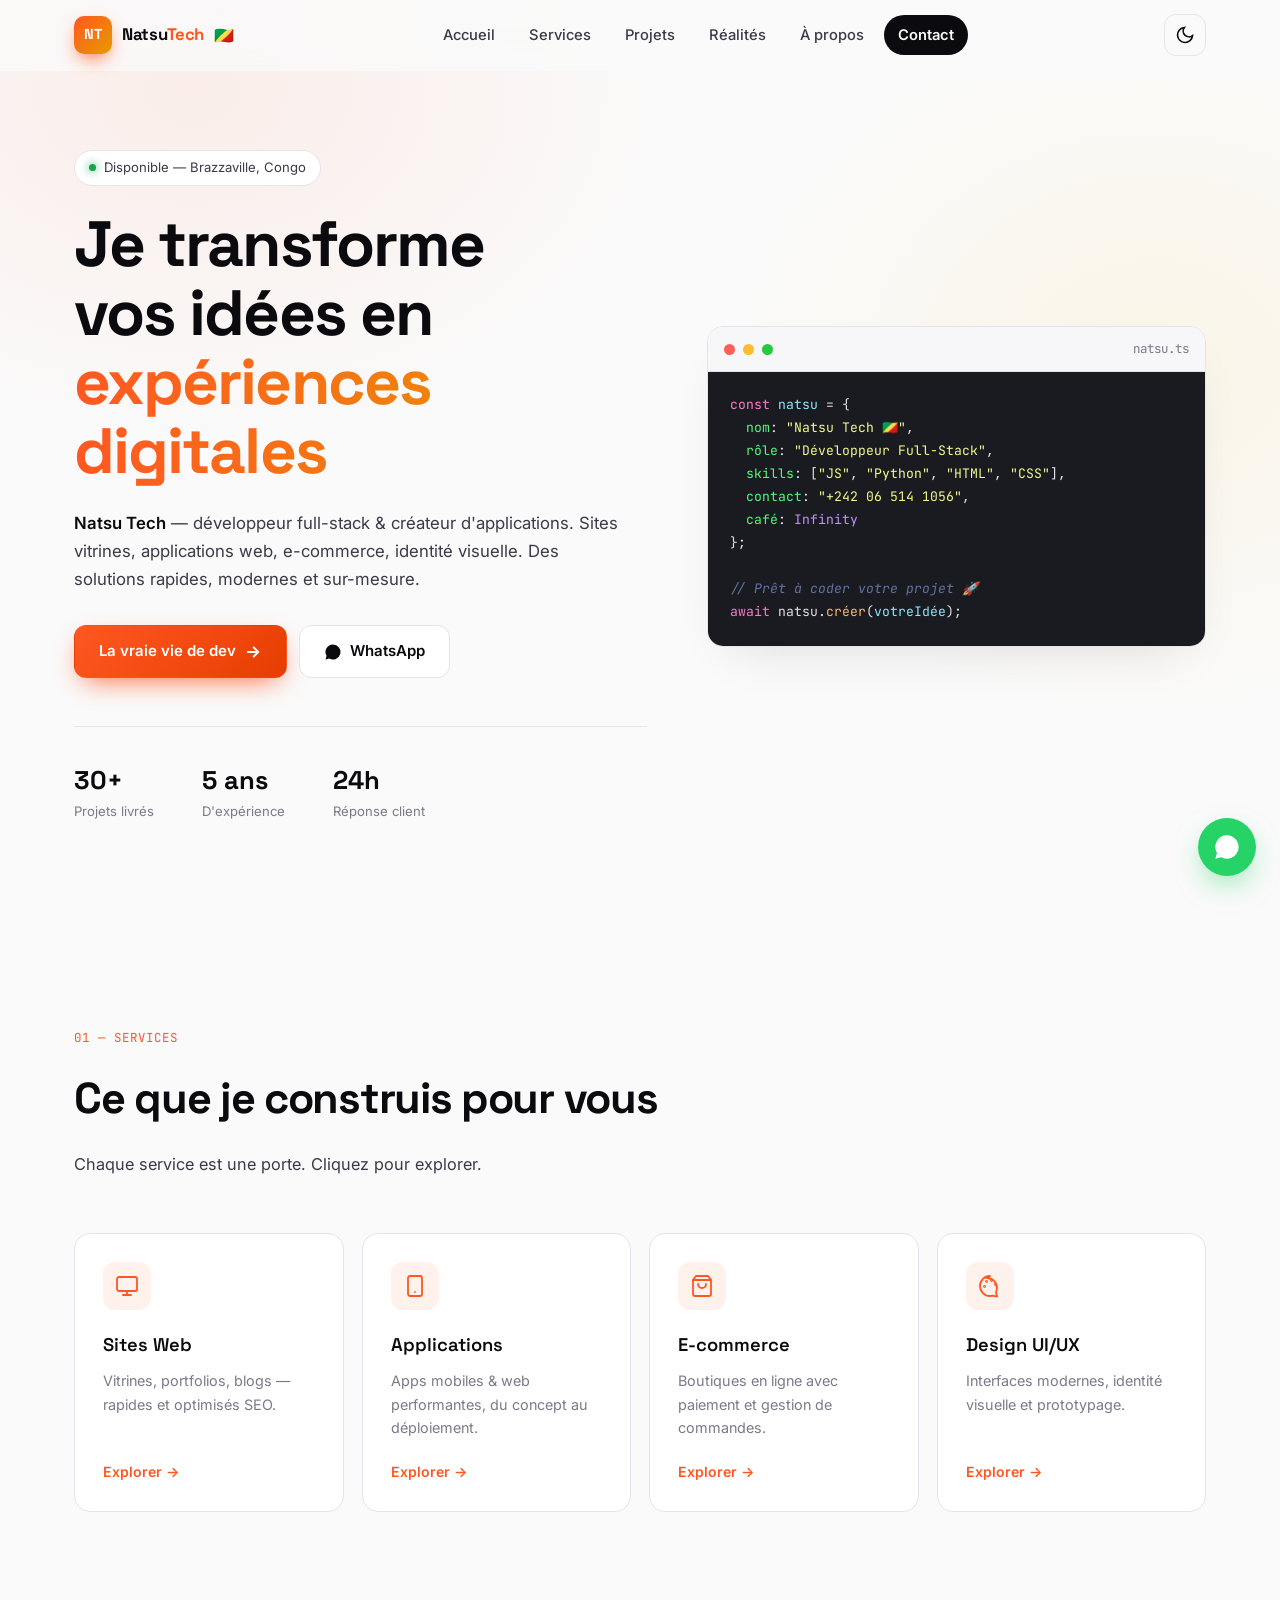
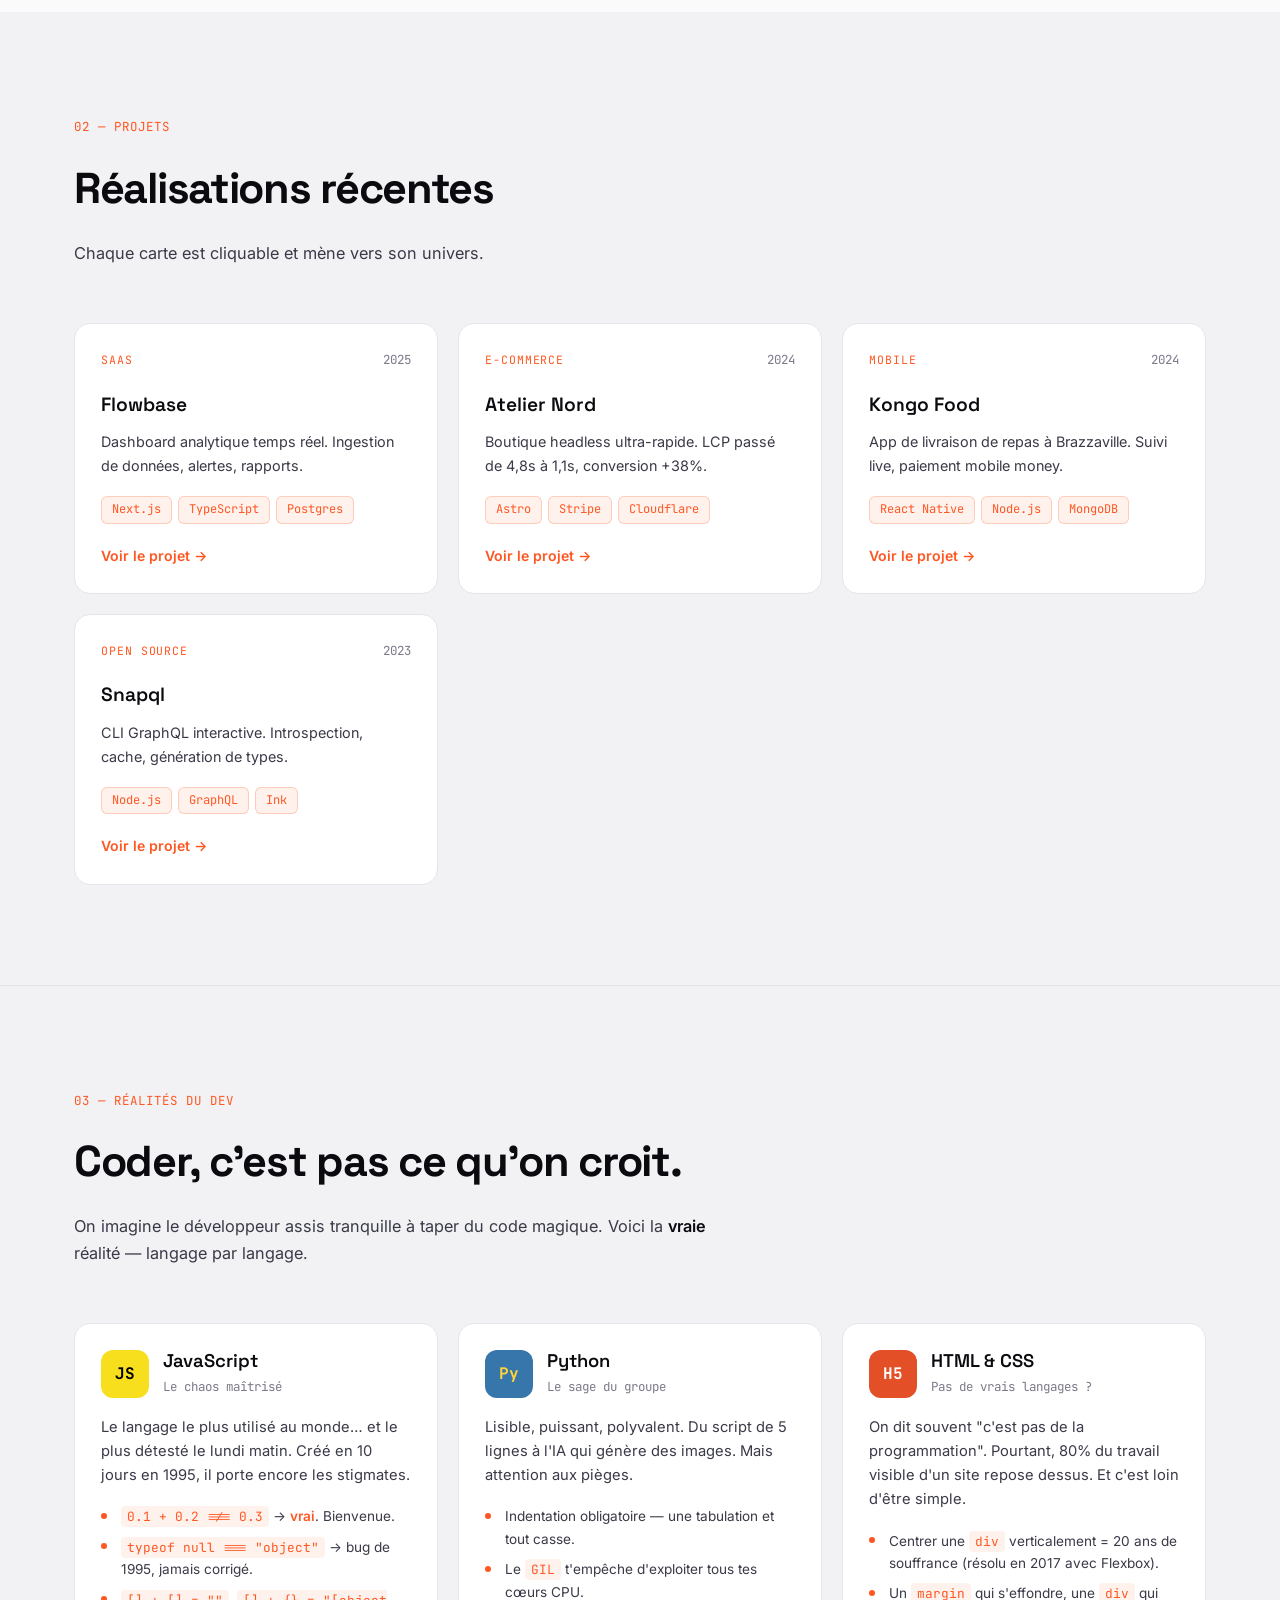
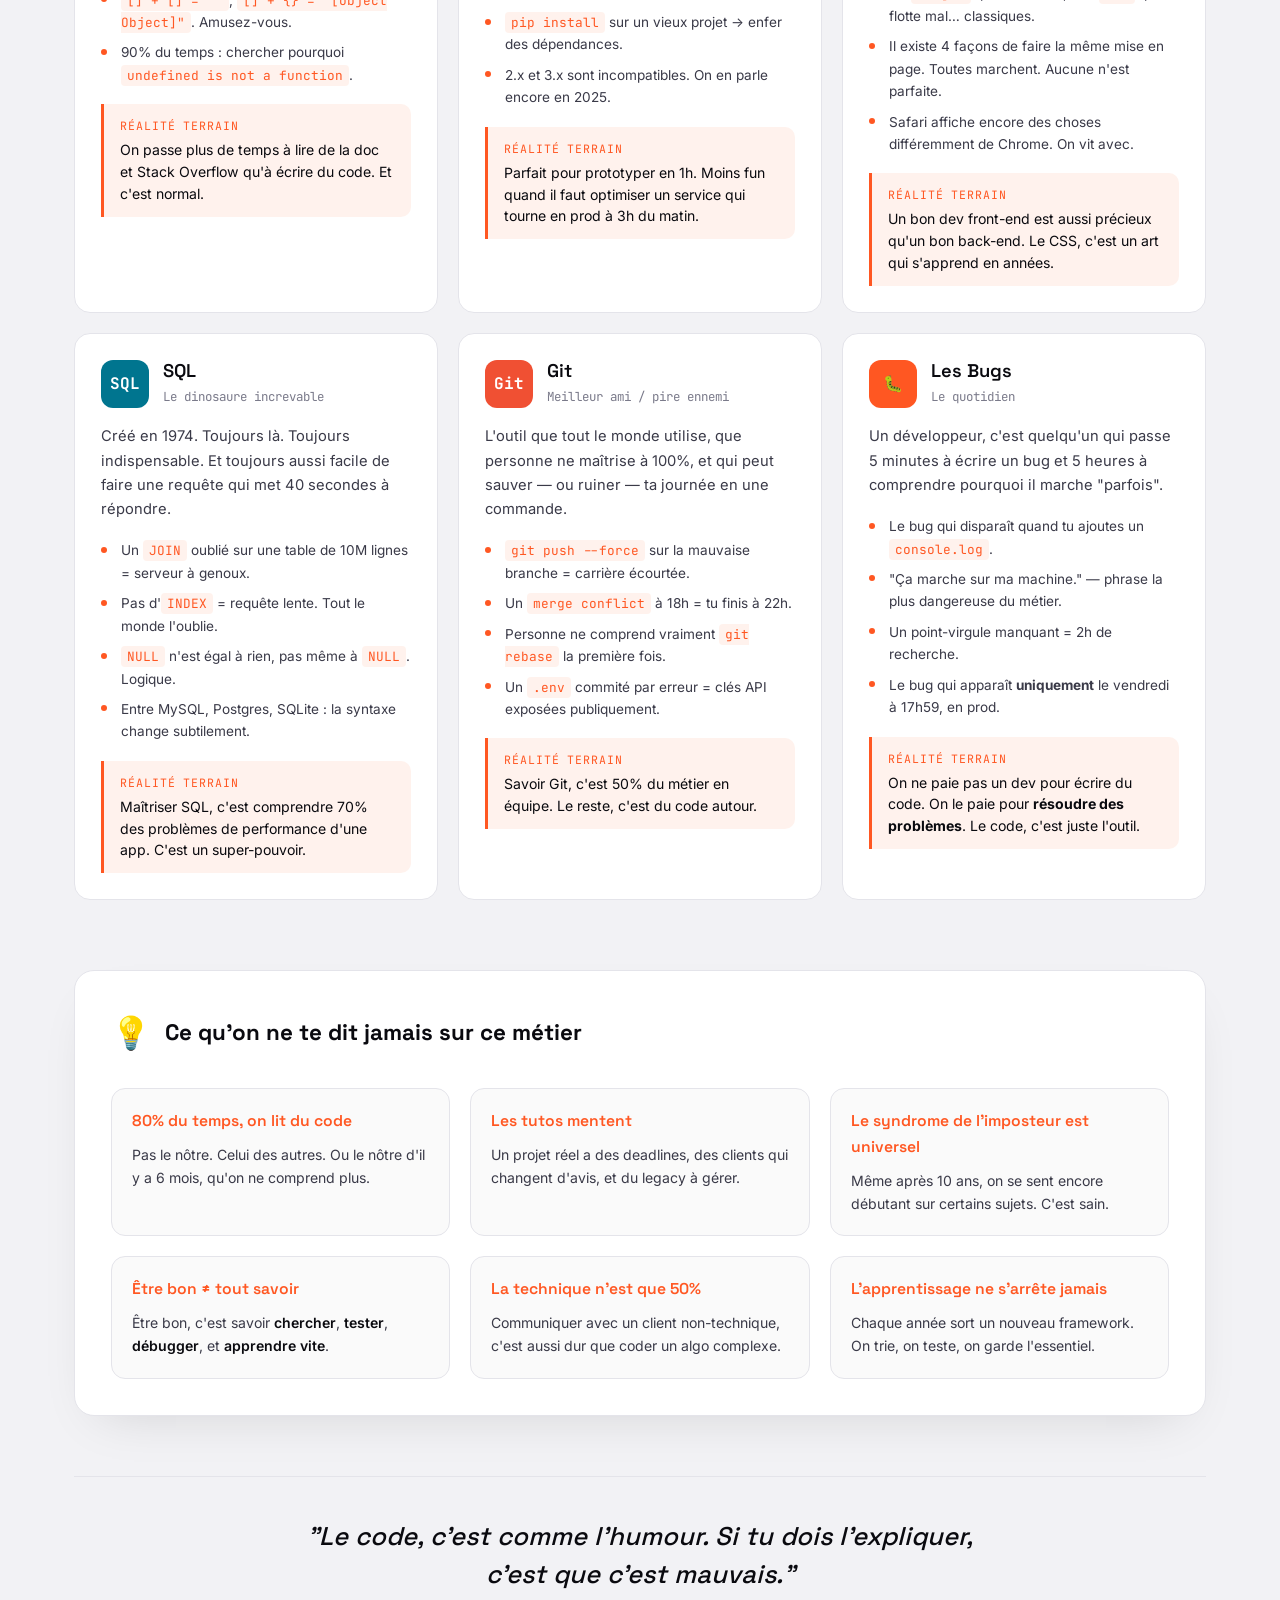
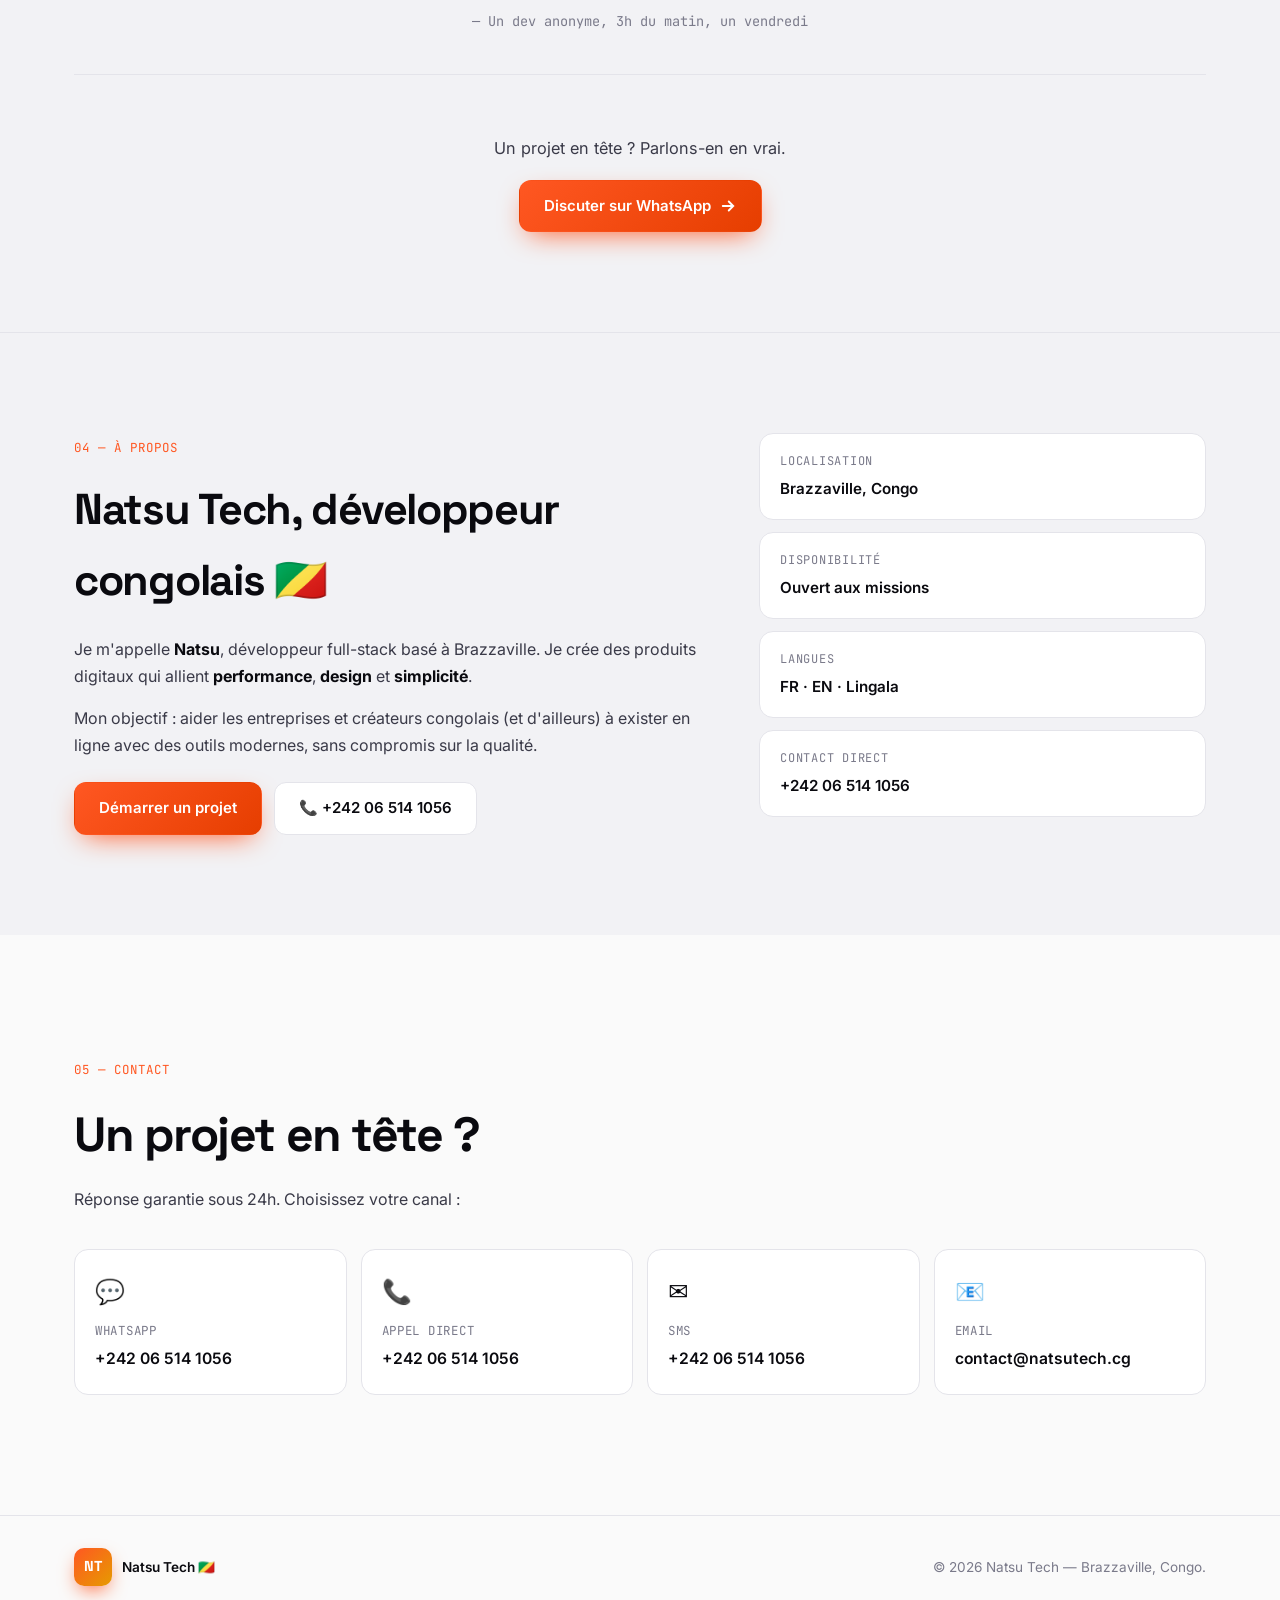
==== index.html @ a40bc02a "Add files via upload" ====
<!DOCTYPE html>
<html lang="fr" data-theme="dark">
<head>
<meta charset="UTF-8" />
<meta name="viewport" content="width=device-width, initial-scale=1.0" />
<title>Natsu Tech 🇨🇬 — Développeur & Créateur Digital</title>
<meta name="description" content="Natsu Tech, développeur basé au Congo. Sites web, applications, design et réalité du métier de développeur." />
<link rel="stylesheet" href="style.css" />
<link href="https://fonts.googleapis.com/css2?family=Space+Grotesk:wght@400;500;600;700&family=Inter:wght@300;400;500;600&family=JetBrains+Mono:wght@400;600&display=swap" rel="stylesheet" />
</head>
<body>

<!-- ============ NAVIGATION ============ -->
<header class="nav" id="nav">
  <div class="nav__wrap">
    <a href="#accueil" class="logo">
      <span class="logo__mark">NT</span>
      <span class="logo__text">Natsu<span class="logo__accent">Tech</span></span>
      <span class="logo__flag">🇨🇬</span>
    </a>

    <nav class="menu" id="menu">
      <a href="#accueil" class="menu__link">Accueil</a>
      <a href="#services" class="menu__link">Services</a>
      <a href="#projets" class="menu__link">Projets</a>
      <a href="#realites" class="menu__link">Réalités</a>
      <a href="#apropos" class="menu__link">À propos</a>
      <a href="#contact" class="menu__link menu__link--cta">Contact</a>
    </nav>

    <div class="nav__actions">
      <button class="theme-btn" id="themeBtn" aria-label="Changer de thème">
        <svg class="theme-btn__icon theme-btn__icon--sun" viewBox="0 0 24 24" fill="none" stroke="currentColor" stroke-width="2" stroke-linecap="round"><circle cx="12" cy="12" r="4"/><path d="M12 2v2M12 20v2M4.93 4.93l1.41 1.41M17.66 17.66l1.41 1.41M2 12h2M20 12h2M6.34 17.66l-1.41 1.41M19.07 4.93l-1.41 1.41"/></svg>
        <svg class="theme-btn__icon theme-btn__icon--moon" viewBox="0 0 24 24" fill="none" stroke="currentColor" stroke-width="2" stroke-linecap="round"><path d="M21 12.79A9 9 0 1 1 11.21 3 7 7 0 0 0 21 12.79z"/></svg>
      </button>
      <button class="burger" id="burger" aria-label="Menu">
        <span></span><span></span><span></span>
      </button>
    </div>
  </div>
</header>

<!-- ============ HERO ============ -->
<section class="hero" id="accueil">
  <div class="hero__glow"></div>
  <div class="container hero__inner">

    <div class="hero__text">
      <span class="badge reveal">
        <span class="badge__dot"></span> Disponible — Brazzaville, Congo
      </span>

      <h1 class="hero__title">
        <span class="reveal">Je transforme</span>
        <span class="reveal">vos idées en</span>
        <span class="reveal"><span class="grad">expériences digitales</span></span>
      </h1>

      <p class="hero__sub reveal">
        <strong>Natsu Tech</strong> — développeur full-stack & créateur d'applications.
        Sites vitrines, applications web, e-commerce, identité visuelle.
        Des solutions rapides, modernes et sur-mesure.
      </p>

      <div class="hero__actions reveal">
        <a href="#realites" class="btn btn--primary">
          La vraie vie de dev
          <svg viewBox="0 0 24 24" fill="none" stroke="currentColor" stroke-width="2.5" stroke-linecap="round"><path d="M5 12h14M13 6l6 6-6 6"/></svg>
        </a>
        <a href="https://wa.me/242065141056" target="_blank" rel="noopener" class="btn btn--ghost">
          <svg viewBox="0 0 24 24" fill="currentColor"><path d="M17.5 14.4c-.3-.2-1.7-.8-2-.9-.3-.1-.5-.2-.7.1-.2.3-.7.9-.9 1.1-.2.2-.3.2-.6.1-.3-.2-1.2-.5-2.4-1.5-.9-.8-1.5-1.7-1.6-2-.1-.3 0-.5.1-.6.1-.2.3-.4.5-.6.2-.2.3-.4.4-.6.1-.2 0-.5 0-.6 0-.2-.7-1.7-.9-2.3-.2-.6-.5-.5-.7-.5h-.6c-.2 0-.5.1-.8.4-.3.3-1 1-1 2.4 0 1.4 1 2.8 1.2 3 .2.2 2 3 4.7 4.2 2.3 1 2.8.8 3.3.8.5 0 1.6-.6 1.9-1.3.2-.6.2-1.2.2-1.3 0-.2-.1-.3-.3-.4zM12 2a10 10 0 0 0-8.6 15.1L2 22l5-1.3A10 10 0 1 0 12 2z"/></svg>
          WhatsApp
        </a>
      </div>

      <div class="hero__stats reveal">
        <div><strong>30+</strong><span>Projets livrés</span></div>
        <div><strong>5 ans</strong><span>D'expérience</span></div>
        <div><strong>24h</strong><span>Réponse client</span></div>
      </div>
    </div>

    <div class="hero__card reveal">
      <div class="hero__card-head">
        <span class="dot dot--red"></span>
        <span class="dot dot--yellow"></span>
        <span class="dot dot--green"></span>
        <span class="hero__card-title">natsu.ts</span>
      </div>
      <pre class="code"><code><span class="c-key">const</span> <span class="c-var">natsu</span> = {
  <span class="c-prop">nom</span>: <span class="c-str">"Natsu Tech 🇨🇬"</span>,
  <span class="c-prop">rôle</span>: <span class="c-str">"Développeur Full-Stack"</span>,
  <span class="c-prop">skills</span>: [<span class="c-str">"JS"</span>, <span class="c-str">"Python"</span>, <span class="c-str">"HTML"</span>, <span class="c-str">"CSS"</span>],
  <span class="c-prop">contact</span>: <span class="c-str">"+242 06 514 1056"</span>,
  <span class="c-prop">café</span>: <span class="c-bool">Infinity</span>
};

<span class="c-cmt">// Prêt à coder votre projet 🚀</span>
<span class="c-key">await</span> natsu.<span class="c-fn">créer</span>(<span class="c-var">votreIdée</span>);</code></pre>
    </div>

  </div>
</section>

<!-- ============ SERVICES ============ -->
<section class="section" id="services">
  <div class="container">
    <div class="section__head reveal">
      <span class="section__tag">01 — Services</span>
      <h2 class="section__title">Ce que je construis pour vous</h2>
      <p class="section__lead">Chaque service est une porte. Cliquez pour explorer.</p>
    </div>

    <div class="services">
      <a href="#projets" class="service reveal">
        <div class="service__icon">
          <svg viewBox="0 0 24 24" fill="none" stroke="currentColor" stroke-width="1.8" stroke-linecap="round" stroke-linejoin="round"><rect x="2" y="3" width="20" height="14" rx="2"/><path d="M8 21h8M12 17v4"/></svg>
        </div>
        <h3 class="service__title">Sites Web</h3>
        <p class="service__desc">Vitrines, portfolios, blogs — rapides et optimisés SEO.</p>
        <span class="service__link">Explorer →</span>
      </a>

      <a href="#projets" class="service reveal">
        <div class="service__icon">
          <svg viewBox="0 0 24 24" fill="none" stroke="currentColor" stroke-width="1.8" stroke-linecap="round" stroke-linejoin="round"><rect x="5" y="2" width="14" height="20" rx="2"/><path d="M12 18h.01"/></svg>
        </div>
        <h3 class="service__title">Applications</h3>
        <p class="service__desc">Apps mobiles & web performantes, du concept au déploiement.</p>
        <span class="service__link">Explorer →</span>
      </a>

      <a href="#projets" class="service reveal">
        <div class="service__icon">
          <svg viewBox="0 0 24 24" fill="none" stroke="currentColor" stroke-width="1.8" stroke-linecap="round" stroke-linejoin="round"><path d="M6 2 3 6v14a2 2 0 0 0 2 2h14a2 2 0 0 0 2-2V6l-3-4z"/><path d="M3 6h18M16 10a4 4 0 0 1-8 0"/></svg>
        </div>
        <h3 class="service__title">E-commerce</h3>
        <p class="service__desc">Boutiques en ligne avec paiement et gestion de commandes.</p>
        <span class="service__link">Explorer →</span>
      </a>

      <a href="#contact" class="service reveal">
        <div class="service__icon">
          <svg viewBox="0 0 24 24" fill="none" stroke="currentColor" stroke-width="1.8" stroke-linecap="round" stroke-linejoin="round"><circle cx="13.5" cy="6.5" r=".5"/><circle cx="17.5" cy="10.5" r=".5"/><circle cx="8.5" cy="7.5" r=".5"/><circle cx="6.5" cy="12.5" r=".5"/><path d="M12 2C6.5 2 2 6.5 2 12s4.5 10 10 10c.9 0 1.8-.1 2.6-.4l4.4 1-1-4.4c.6-1.2 1-2.7 1-4.2 0-5.5-4.5-10-10-10z"/></svg>
        </div>
        <h3 class="service__title">Design UI/UX</h3>
        <p class="service__desc">Interfaces modernes, identité visuelle et prototypage.</p>
        <span class="service__link">Explorer →</span>
      </a>
    </div>
  </div>
</section>

<!-- ============ PROJETS ============ -->
<section class="section section--alt" id="projets">
  <div class="container">
    <div class="section__head reveal">
      <span class="section__tag">02 — Projets</span>
      <h2 class="section__title">Réalisations récentes</h2>
      <p class="section__lead">Chaque carte est cliquable et mène vers son univers.</p>
    </div>

    <div class="projects">
      <a href="https://wa.me/242065141056?text=Bonjour%20Natsu%20Tech%2C%20je%20veux%20un%20site%20comme%20Flowbase" target="_blank" rel="noopener" class="project reveal">
        <div class="project__top"><span class="project__tag">SaaS</span><span class="project__year">2025</span></div>
        <h3 class="project__title">Flowbase</h3>
        <p class="project__desc">Dashboard analytique temps réel. Ingestion de données, alertes, rapports.</p>
        <div class="project__stack"><span>Next.js</span><span>TypeScript</span><span>Postgres</span></div>
        <span class="project__cta">Voir le projet →</span>
      </a>

      <a href="https://wa.me/242065141056?text=Bonjour%20Natsu%20Tech%2C%20je%20veux%20une%20boutique%20comme%20Atelier%20Nord" target="_blank" rel="noopener" class="project reveal">
        <div class="project__top"><span class="project__tag">E-commerce</span><span class="project__year">2024</span></div>
        <h3 class="project__title">Atelier Nord</h3>
        <p class="project__desc">Boutique headless ultra-rapide. LCP passé de 4,8s à 1,1s, conversion +38%.</p>
        <div class="project__stack"><span>Astro</span><span>Stripe</span><span>Cloudflare</span></div>
        <span class="project__cta">Voir le projet →</span>
      </a>

      <a href="https://wa.me/242065141056?text=Bonjour%20Natsu%20Tech%2C%20je%20veux%20une%20app%20comme%20Kongo%20Food" target="_blank" rel="noopener" class="project reveal">
        <div class="project__top"><span class="project__tag">Mobile</span><span class="project__year">2024</span></div>
        <h3 class="project__title">Kongo Food</h3>
        <p class="project__desc">App de livraison de repas à Brazzaville. Suivi live, paiement mobile money.</p>
        <div class="project__stack"><span>React Native</span><span>Node.js</span><span>MongoDB</span></div>
        <span class="project__cta">Voir le projet →</span>
      </a>

      <a href="https://wa.me/242065141056?text=Bonjour%20Natsu%20Tech%2C%20je%20veux%20un%20outil%20comme%20Snapql" target="_blank" rel="noopener" class="project reveal">
        <div class="project__top"><span class="project__tag">Open Source</span><span class="project__year">2023</span></div>
        <h3 class="project__title">Snapql</h3>
        <p class="project__desc">CLI GraphQL interactive. Introspection, cache, génération de types.</p>
        <div class="project__stack"><span>Node.js</span><span>GraphQL</span><span>Ink</span></div>
        <span class="project__cta">Voir le projet →</span>
      </a>
    </div>
  </div>
</section>

<!-- ============ RÉALITÉS DU DEV ============ -->
<section class="section realities" id="realites">
  <div class="container">

    <div class="section__head reveal">
      <span class="section__tag">03 — Réalités du Dev</span>
      <h2 class="section__title">Coder, c'est pas ce qu'on croit.</h2>
      <p class="section__lead">
        On imagine le développeur assis tranquille à taper du code magique.
        Voici la <strong>vraie</strong> réalité — langage par langage.
      </p>
    </div>

    <div class="langs">

      <article class="lang reveal">
        <header class="lang__head">
          <span class="lang__icon" style="background:#f7df1e;color:#000">JS</span>
          <div>
            <h3 class="lang__name">JavaScript</h3>
            <span class="lang__tag">Le chaos maîtrisé</span>
          </div>
        </header>
        <p class="lang__pitch">
          Le langage le plus utilisé au monde… et le plus détesté le lundi matin.
          Créé en 10 jours en 1995, il porte encore les stigmates.
        </p>
        <ul class="lang__facts">
          <li><code>0.1 + 0.2 !== 0.3</code> → <em>vrai</em>. Bienvenue.</li>
          <li><code>typeof null === "object"</code> → bug de 1995, jamais corrigé.</li>
          <li><code>[] + [] = ""</code>, <code>[] + {} = "[object Object]"</code>. Amusez-vous.</li>
          <li>90% du temps : chercher pourquoi <code>undefined is not a function</code>.</li>
        </ul>
        <div class="lang__reality">
          <span class="lang__reality-label">Réalité terrain</span>
          <p>On passe plus de temps à lire de la doc et Stack Overflow qu'à écrire du code. Et c'est normal.</p>
        </div>
      </article>

      <article class="lang reveal">
        <header class="lang__head">
          <span class="lang__icon" style="background:#3776ab;color:#ffd43b">Py</span>
          <div>
            <h3 class="lang__name">Python</h3>
            <span class="lang__tag">Le sage du groupe</span>
          </div>
        </header>
        <p class="lang__pitch">
          Lisible, puissant, polyvalent. Du script de 5 lignes à l'IA qui génère des images.
          Mais attention aux pièges.
        </p>
        <ul class="lang__facts">
          <li>Indentation obligatoire — une tabulation et tout casse.</li>
          <li>Le <code>GIL</code> t'empêche d'exploiter tous tes cœurs CPU.</li>
          <li><code>pip install</code> sur un vieux projet → enfer des dépendances.</li>
          <li>2.x et 3.x sont incompatibles. On en parle encore en 2025.</li>
        </ul>
        <div class="lang__reality">
          <span class="lang__reality-label">Réalité terrain</span>
          <p>Parfait pour prototyper en 1h. Moins fun quand il faut optimiser un service qui tourne en prod à 3h du matin.</p>
        </div>
      </article>

      <article class="lang reveal">
        <header class="lang__head">
          <span class="lang__icon" style="background:#e34f26;color:#fff">H5</span>
          <div>
            <h3 class="lang__name">HTML & CSS</h3>
            <span class="lang__tag">Pas de vrais langages ?</span>
          </div>
        </header>
        <p class="lang__pitch">
          On dit souvent "c'est pas de la programmation". Pourtant, 80% du travail
          visible d'un site repose dessus. Et c'est loin d'être simple.
        </p>
        <ul class="lang__facts">
          <li>Centrer une <code>div</code> verticalement = 20 ans de souffrance (résolu en 2017 avec Flexbox).</li>
          <li>Un <code>margin</code> qui s'effondre, une <code>div</code> qui flotte mal… classiques.</li>
          <li>Il existe 4 façons de faire la même mise en page. Toutes marchent. Aucune n'est parfaite.</li>
          <li>Safari affiche encore des choses différemment de Chrome. On vit avec.</li>
        </ul>
        <div class="lang__reality">
          <span class="lang__reality-label">Réalité terrain</span>
          <p>Un bon dev front-end est aussi précieux qu'un bon back-end. Le CSS, c'est un art qui s'apprend en années.</p>
        </div>
      </article>

      <article class="lang reveal">
        <header class="lang__head">
          <span class="lang__icon" style="background:#00758f;color:#fff">SQL</span>
          <div>
            <h3 class="lang__name">SQL</h3>
            <span class="lang__tag">Le dinosaure increvable</span>
          </div>
        </header>
        <p class="lang__pitch">
          Créé en 1974. Toujours là. Toujours indispensable. Et toujours aussi
          facile de faire une requête qui met 40 secondes à répondre.
        </p>
        <ul class="lang__facts">
          <li>Un <code>JOIN</code> oublié sur une table de 10M lignes = serveur à genoux.</li>
          <li>Pas d'<code>INDEX</code> = requête lente. Tout le monde l'oublie.</li>
          <li><code>NULL</code> n'est égal à rien, pas même à <code>NULL</code>. Logique.</li>
          <li>Entre MySQL, Postgres, SQLite : la syntaxe change subtilement.</li>
        </ul>
        <div class="lang__reality">
          <span class="lang__reality-label">Réalité terrain</span>
          <p>Maîtriser SQL, c'est comprendre 70% des problèmes de performance d'une app. C'est un super-pouvoir.</p>
        </div>
      </article>

      <article class="lang reveal">
        <header class="lang__head">
          <span class="lang__icon" style="background:#f05033;color:#fff">Git</span>
          <div>
            <h3 class="lang__name">Git</h3>
            <span class="lang__tag">Meilleur ami / pire ennemi</span>
          </div>
        </header>
        <p class="lang__pitch">
          L'outil que tout le monde utilise, que personne ne maîtrise à 100%,
          et qui peut sauver — ou ruiner — ta journée en une commande.
        </p>
        <ul class="lang__facts">
          <li><code>git push --force</code> sur la mauvaise branche = carrière écourtée.</li>
          <li>Un <code>merge conflict</code> à 18h = tu finis à 22h.</li>
          <li>Personne ne comprend vraiment <code>git rebase</code> la première fois.</li>
          <li>Un <code>.env</code> commité par erreur = clés API exposées publiquement.</li>
        </ul>
        <div class="lang__reality">
          <span class="lang__reality-label">Réalité terrain</span>
          <p>Savoir Git, c'est 50% du métier en équipe. Le reste, c'est du code autour.</p>
        </div>
      </article>

      <article class="lang reveal">
        <header class="lang__head">
          <span class="lang__icon" style="background:#ff5722;color:#fff">🐛</span>
          <div>
            <h3 class="lang__name">Les Bugs</h3>
            <span class="lang__tag">Le quotidien</span>
          </div>
        </header>
        <p class="lang__pitch">
          Un développeur, c'est quelqu'un qui passe 5 minutes à écrire un bug
          et 5 heures à comprendre pourquoi il marche "parfois".
        </p>
        <ul class="lang__facts">
          <li>Le bug qui disparaît quand tu ajoutes un <code>console.log</code>.</li>
          <li>"Ça marche sur ma machine." — phrase la plus dangereuse du métier.</li>
          <li>Un point-virgule manquant = 2h de recherche.</li>
          <li>Le bug qui apparaît <strong>uniquement</strong> le vendredi à 17h59, en prod.</li>
        </ul>
        <div class="lang__reality">
          <span class="lang__reality-label">Réalité terrain</span>
          <p>On ne paie pas un dev pour écrire du code. On le paie pour <strong>résoudre des problèmes</strong>. Le code, c'est juste l'outil.</p>
        </div>
      </article>

    </div>

    <div class="truth reveal">
      <div class="truth__head">
        <span class="truth__icon">💡</span>
        <h3>Ce qu'on ne te dit jamais sur ce métier</h3>
      </div>
      <div class="truth__grid">
        <div class="truth__item">
          <strong>80% du temps, on lit du code</strong>
          <p>Pas le nôtre. Celui des autres. Ou le nôtre d'il y a 6 mois, qu'on ne comprend plus.</p>
        </div>
        <div class="truth__item">
          <strong>Les tutos mentent</strong>
          <p>Un projet réel a des deadlines, des clients qui changent d'avis, et du legacy à gérer.</p>
        </div>
        <div class="truth__item">
          <strong>Le syndrome de l'imposteur est universel</strong>
          <p>Même après 10 ans, on se sent encore débutant sur certains sujets. C'est sain.</p>
        </div>
        <div class="truth__item">
          <strong>Être bon ≠ tout savoir</strong>
          <p>Être bon, c'est savoir <em>chercher</em>, <em>tester</em>, <em>débugger</em>, et <em>apprendre vite</em>.</p>
        </div>
        <div class="truth__item">
          <strong>La technique n'est que 50%</strong>
          <p>Communiquer avec un client non-technique, c'est aussi dur que coder un algo complexe.</p>
        </div>
        <div class="truth__item">
          <strong>L'apprentissage ne s'arrête jamais</strong>
          <p>Chaque année sort un nouveau framework. On trie, on teste, on garde l'essentiel.</p>
        </div>
      </div>
    </div>

    <blockquote class="quote reveal">
      <p>"Le code, c'est comme l'humour. Si tu dois l'expliquer, c'est que c'est mauvais."</p>
      <cite>— Un dev anonyme, 3h du matin, un vendredi</cite>
    </blockquote>

    <div class="realities__cta reveal">
      <p>Un projet en tête ? Parlons-en en vrai.</p>
      <a href="https://wa.me/242065141056" target="_blank" rel="noopener" class="btn btn--primary">
        Discuter sur WhatsApp
        <svg viewBox="0 0 24 24" fill="none" stroke="currentColor" stroke-width="2.5" stroke-linecap="round"><path d="M5 12h14M13 6l6 6-6 6"/></svg>
      </a>
    </div>

  </div>
</section>

<!-- ============ À PROPOS ============ -->
<section class="section section--alt" id="apropos">
  <div class="container about">
    <div class="about__text reveal">
      <span class="section__tag">04 — À propos</span>
      <h2 class="section__title">Natsu Tech, développeur congolais 🇨🇬</h2>
      <p>
        Je m'appelle <strong>Natsu</strong>, développeur full-stack basé à Brazzaville.
        Je crée des produits digitaux qui allient <strong>performance</strong>,
        <strong>design</strong> et <strong>simplicité</strong>.
      </p>
      <p>
        Mon objectif : aider les entreprises et créateurs congolais (et d'ailleurs)
        à exister en ligne avec des outils modernes, sans compromis sur la qualité.
      </p>

      <div class="about__actions">
        <a href="https://wa.me/242065141056" target="_blank" rel="noopener" class="btn btn--primary">Démarrer un projet</a>
        <a href="tel:+242065141056" class="btn btn--ghost">📞 +242 06 514 1056</a>
      </div>
    </div>

    <div class="about__cards reveal">
      <div class="info-card"><span class="info-card__label">Localisation</span><strong>Brazzaville, Congo</strong></div>
      <div class="info-card"><span class="info-card__label">Disponibilité</span><strong>Ouvert aux missions</strong></div>
      <div class="info-card"><span class="info-card__label">Langues</span><strong>FR · EN · Lingala</strong></div>
      <div class="info-card"><span class="info-card__label">Contact direct</span><strong>+242 06 514 1056</strong></div>
    </div>
  </div>
</section>

<!-- ============ CONTACT ============ -->
<section class="section section--contact" id="contact">
  <div class="container contact">
    <div class="reveal">
      <span class="section__tag">05 — Contact</span>
      <h2 class="contact__title">Un projet en tête ?</h2>
      <p class="contact__sub">Réponse garantie sous 24h. Choisissez votre canal :</p>

      <div class="contact__grid">
        <a href="https://wa.me/242065141056" target="_blank" rel="noopener" class="contact__btn reveal">
          <span class="contact__icon">💬</span>
          <span class="contact__label">WhatsApp</span>
          <span class="contact__val">+242 06 514 1056</span>
        </a>
        <a href="tel:+242065141056" class="contact__btn reveal">
          <span class="contact__icon">📞</span>
          <span class="contact__label">Appel direct</span>
          <span class="contact__val">+242 06 514 1056</span>
        </a>
        <a href="sms:+242065141056" class="contact__btn reveal">
          <span class="contact__icon">✉️</span>
          <span class="contact__label">SMS</span>
          <span class="contact__val">+242 06 514 1056</span>
        </a>
        <a href="mailto:contact@natsutech.cg" class="contact__btn reveal">
          <span class="contact__icon">📧</span>
          <span class="contact__label">Email</span>
          <span class="contact__val">contact@natsutech.cg</span>
        </a>
      </div>
    </div>
  </div>
</section>

<!-- ============ FOOTER ============ -->
<footer class="footer">
  <div class="container footer__inner">
    <div class="footer__brand">
      <span class="logo__mark">NT</span>
      <span>Natsu Tech 🇨🇬</span>
    </div>
    <p>© <span id="year"></span> Natsu Tech — Brazzaville, Congo.</p>
  </div>
</footer>

<!-- ============ FAB WHATSAPP ============ -->
<a href="https://wa.me/242065141056" target="_blank" rel="noopener" class="fab" aria-label="WhatsApp">
  <svg viewBox="0 0 24 24" fill="currentColor"><path d="M17.5 14.4c-.3-.2-1.7-.8-2-.9-.3-.1-.5-.2-.7.1-.2.3-.7.9-.9 1.1-.2.2-.3.2-.6.1-.3-.2-1.2-.5-2.4-1.5-.9-.8-1.5-1.7-1.6-2-.1-.3 0-.5.1-.6.1-.2.3-.4.5-.6.2-.2.3-.4.4-.6.1-.2 0-.5 0-.6 0-.2-.7-1.7-.9-2.3-.2-.6-.5-.5-.7-.5h-.6c-.2 0-.5.1-.8.4-.3.3-1 1-1 2.4 0 1.4 1 2.8 1.2 3 .2.2 2 3 4.7 4.2 2.3 1 2.8.8 3.3.8.5 0 1.6-.6 1.9-1.3.2-.6.2-1.2.2-1.3 0-.2-.1-.3-.3-.4zM12 2a10 10 0 0 0-8.6 15.1L2 22l5-1.3A10 10 0 1 0 12 2z"/></svg>
</a>

<script src="script.js"></script>
</body>
</html>
---- style.css ----
/* ============ RESET ============ */
*,*::before,*::after{box-sizing:border-box;margin:0;padding:0}
html{scroll-behavior:smooth}

/* ============ THEME DARK ============ */
:root, [data-theme="dark"]{
  --bg:#08080a;
  --bg-alt:#0e0e12;
  --surface:#131318;
  --surface-2:#1a1a21;
  --border:#232330;
  --text:#f2f2f5;
  --text-soft:#b8b8c4;
  --muted:#7a7a8a;
  --accent:#ff5722;
  --accent-soft:rgba(255,87,34,.12);
  --accent-2:#ffb800;
  --green:#22c55e;
  --shadow:0 20px 60px -20px rgba(0,0,0,.6);
  --code-bg:#0a0a0f;
}

/* ============ THEME LIGHT ============ */
[data-theme="light"]{
  --bg:#fafafa;
  --bg-alt:#f2f2f5;
  --surface:#ffffff;
  --surface-2:#f7f7fa;
  --border:#e4e4ea;
  --text:#0a0a0f;
  --text-soft:#3a3a48;
  --muted:#7a7a8a;
  --accent:#ff5722;
  --accent-soft:rgba(255,87,34,.08);
  --accent-2:#e69b00;
  --green:#16a34a;
  --shadow:0 20px 50px -25px rgba(0,0,0,.15);
  --code-bg:#1a1a21;
}

body{
  font-family:'Inter',system-ui,sans-serif;
  background:var(--bg);color:var(--text);
  line-height:1.65;-webkit-font-smoothing:antialiased;
  overflow-x:hidden;
  transition:background .4s ease, color .4s ease;
}
a{color:inherit;text-decoration:none}
ul{list-style:none}
button{font-family:inherit;cursor:pointer;border:none;background:none;color:inherit}
code{font-family:'JetBrains Mono',monospace}
.container{max-width:1180px;margin:0 auto;padding:0 24px}

/* ============ NAV ============ */
.nav{
  position:fixed;top:0;left:0;right:0;z-index:100;padding:14px 0;
  background:color-mix(in srgb, var(--bg) 80%, transparent);
  backdrop-filter:blur(18px);-webkit-backdrop-filter:blur(18px);
  border-bottom:1px solid transparent;
  transition:border-color .3s, padding .3s;
}
.nav.scrolled{border-color:var(--border);padding:10px 0}
.nav__wrap{max-width:1180px;margin:0 auto;padding:0 24px;display:flex;align-items:center;justify-content:space-between;gap:24px}

.logo{display:flex;align-items:center;gap:10px;font-weight:700}
.logo__mark{
  width:38px;height:38px;border-radius:10px;
  background:linear-gradient(135deg,var(--accent),var(--accent-2));
  display:grid;place-items:center;font-family:'Space Grotesk',sans-serif;
  font-weight:700;color:#fff;font-size:.9rem;
  box-shadow:0 8px 20px -6px var(--accent);
}
.logo__text{font-family:'Space Grotesk',sans-serif;letter-spacing:-.02em;font-size:1.05rem}
.logo__accent{color:var(--accent)}
.logo__flag{font-size:1rem}

.menu{display:flex;gap:6px;align-items:center}
.menu__link{padding:8px 14px;border-radius:999px;font-size:.92rem;font-weight:500;color:var(--text-soft);transition:background .2s,color .2s}
.menu__link:hover{background:var(--surface-2);color:var(--text)}
.menu__link--cta{background:var(--text);color:var(--bg);font-weight:600}
.menu__link--cta:hover{background:var(--accent);color:#fff}

.nav__actions{display:flex;align-items:center;gap:10px}
.theme-btn{
  width:42px;height:42px;border-radius:12px;border:1px solid var(--border);
  display:grid;place-items:center;transition:border-color .2s,background .2s,transform .2s;
  position:relative;overflow:hidden;
}
.theme-btn:hover{border-color:var(--accent);background:var(--accent-soft)}
.theme-btn:active{transform:scale(.94)}
.theme-btn__icon{width:20px;height:20px;position:absolute;transition:transform .4s,opacity .3s}
.theme-btn__icon--sun{opacity:1;transform:rotate(0) scale(1)}
.theme-btn__icon--moon{opacity:0;transform:rotate(90deg) scale(0)}
[data-theme="light"] .theme-btn__icon--sun{opacity:0;transform:rotate(-90deg) scale(0)}
[data-theme="light"] .theme-btn__icon--moon{opacity:1;transform:rotate(0) scale(1)}

.burger{display:none;flex-direction:column;gap:5px;padding:10px;border-radius:10px}
.burger span{width:22px;height:2px;background:var(--text);border-radius:2px;transition:transform .3s,opacity .3s}
.burger.open span:nth-child(1){transform:translateY(7px) rotate(45deg)}
.burger.open span:nth-child(2){opacity:0}
.burger.open span:nth-child(3){transform:translateY(-7px) rotate(-45deg)}

/* ============ HERO ============ */
.hero{position:relative;padding:150px 0 100px;overflow:hidden}
.hero__glow{
  position:absolute;inset:0;z-index:-1;
  background:
    radial-gradient(700px 500px at 15% 10%, var(--accent-soft), transparent 70%),
    radial-gradient(600px 500px at 90% 40%, rgba(255,184,0,.08), transparent 70%);
}
.hero__inner{display:grid;grid-template-columns:1.15fr 1fr;gap:60px;align-items:center}

.badge{display:inline-flex;align-items:center;gap:8px;padding:6px 14px;border:1px solid var(--border);border-radius:999px;font-size:.82rem;color:var(--text-soft);margin-bottom:24px;background:var(--surface)}
.badge__dot{width:7px;height:7px;border-radius:50%;background:var(--green);box-shadow:0 0 10px var(--green);animation:pulse 2s infinite}
@keyframes pulse{50%{opacity:.35}}

.hero__title{font-family:'Space Grotesk',sans-serif;font-size:clamp(2.2rem,5vw,4rem);font-weight:700;letter-spacing:-.03em;line-height:1.08;margin-bottom:24px}
.hero__title span{display:block}
.grad{background:linear-gradient(90deg,var(--accent),var(--accent-2));-webkit-background-clip:text;background-clip:text;color:transparent}

.hero__sub{font-size:1.05rem;color:var(--text-soft);max-width:560px;margin-bottom:32px}
.hero__sub strong{color:var(--text);font-weight:600}
.hero__actions{display:flex;gap:12px;flex-wrap:wrap;margin-bottom:48px}
.hero__stats{display:flex;gap:48px;flex-wrap:wrap;padding-top:32px;border-top:1px solid var(--border)}
.hero__stats div{display:flex;flex-direction:column}
.hero__stats strong{font-family:'Space Grotesk',sans-serif;font-size:1.6rem;font-weight:700}
.hero__stats span{font-size:.82rem;color:var(--muted)}

.hero__card{background:var(--surface);border:1px solid var(--border);border-radius:16px;overflow:hidden;box-shadow:var(--shadow)}
.hero__card-head{display:flex;align-items:center;gap:8px;padding:12px 16px;background:var(--surface-2);border-bottom:1px solid var(--border)}
.dot{width:11px;height:11px;border-radius:50%}
.dot--red{background:#ff5f57}
.dot--yellow{background:#febc2e}
.dot--green{background:#28c840}
.hero__card-title{margin-left:auto;font-size:.78rem;color:var(--muted);font-family:'JetBrains Mono',monospace}
.code{padding:22px;background:var(--code-bg);font-size:.82rem;line-height:1.75;color:#e0e0e6;overflow-x:auto;font-family:'JetBrains Mono',monospace}
.c-key{color:#ff79c6}
.c-var{color:#8be9fd}
.c-prop{color:#50fa7b}
.c-str{color:#f1fa8c}
.c-bool{color:#bd93f9}
.c-fn{color:#ffb86c}
.c-cmt{color:#6272a4;font-style:italic}

/* ============ BOUTONS ============ */
.btn{display:inline-flex;align-items:center;gap:8px;padding:13px 24px;border-radius:12px;font-weight:600;font-size:.94rem;border:1px solid transparent;transition:transform .15s,box-shadow .25s,background .2s,border-color .2s}
.btn svg{width:18px;height:18px}
.btn--primary{background:linear-gradient(135deg,var(--accent),#e63e00);color:#fff;box-shadow:0 10px 28px -10px var(--accent)}
.btn--primary:hover{transform:translateY(-2px);box-shadow:0 14px 34px -10px var(--accent)}
.btn--ghost{background:var(--surface);border-color:var(--border);color:var(--text)}
.btn--ghost:hover{border-color:var(--accent);background:var(--accent-soft)}

/* ============ SECTIONS ============ */
.section{padding:100px 0}
.section--alt{background:var(--bg-alt)}
.section__head{max-width:680px;margin-bottom:56px}
.section__tag{font-family:'JetBrains Mono',monospace;font-size:.78rem;color:var(--accent);letter-spacing:.08em;text-transform:uppercase}
.section__title{font-family:'Space Grotesk',sans-serif;font-size:clamp(1.8rem,3.4vw,2.7rem);font-weight:700;letter-spacing:-.03em;margin:14px 0 16px}
.section__lead{color:var(--text-soft);font-size:1.02rem}
.section__lead strong{color:var(--text);font-weight:600}

/* ============ SERVICES ============ */
.services{display:grid;grid-template-columns:repeat(auto-fit,minmax(240px,1fr));gap:18px}
.service{
  background:var(--surface);border:1px solid var(--border);
  border-radius:16px;padding:28px;
  transition:transform .3s,border-color .3s,box-shadow .3s;
  display:flex;flex-direction:column;
}
.service:hover{transform:translateY(-4px);border-color:var(--accent);box-shadow:var(--shadow)}
.service__icon{
  width:48px;height:48px;border-radius:12px;
  background:var(--accent-soft);color:var(--accent);
  display:grid;place-items:center;margin-bottom:20px;
}
.service__icon svg{width:24px;height:24px}
.service__title{font-family:'Space Grotesk',sans-serif;font-size:1.15rem;font-weight:600;margin-bottom:8px}
.service__desc{font-size:.9rem;color:var(--muted);margin-bottom:20px}
.service__link{margin-top:auto;font-size:.88rem;font-weight:600;color:var(--accent);transition:transform .2s}
.service:hover .service__link{transform:translateX(4px)}

/* ============ PROJETS ============ */
.projects{display:grid;grid-template-columns:repeat(auto-fit,minmax(280px,1fr));gap:20px}
.project{
  background:var(--surface);border:1px solid var(--border);
  border-radius:16px;padding:26px;
  display:flex;flex-direction:column;
  transition:transform .3s,border-color .3s,box-shadow .3s;
}
.project:hover{transform:translateY(-4px);border-color:var(--accent);box-shadow:var(--shadow)}
.project__top{display:flex;justify-content:space-between;margin-bottom:18px}
.project__tag{font-size:.72rem;font-family:'JetBrains Mono',monospace;text-transform:uppercase;color:var(--accent);letter-spacing:.08em}
.project__year{font-size:.78rem;color:var(--muted);font-family:'JetBrains Mono',monospace}
.project__title{font-family:'Space Grotesk',sans-serif;font-size:1.2rem;font-weight:600;margin-bottom:10px}
.project__desc{font-size:.9rem;color:var(--text-soft);margin-bottom:18px}
.project__stack{display:flex;flex-wrap:wrap;gap:6px;margin-bottom:20px}
.project__stack span{font-size:.75rem;font-family:'JetBrains Mono',monospace;padding:3px 10px;border-radius:6px;background:var(--accent-soft);color:var(--accent);border:1px solid rgba(255,87,34,.25)}
.project__cta{margin-top:auto;font-size:.88rem;font-weight:600;color:var(--accent);transition:transform .2s}
.project:hover .project__cta{transform:translateX(4px)}

/* ============ RÉALITÉS DU DEV ============ */
.realities{background:var(--bg-alt);border-top:1px solid var(--border);border-bottom:1px solid var(--border)}

.langs{display:grid;grid-template-columns:repeat(auto-fit,minmax(320px,1fr));gap:20px;margin-bottom:70px}

.lang{
  background:var(--surface);border:1px solid var(--border);
  border-radius:16px;padding:26px;
  transition:transform .3s,border-color .3s,box-shadow .3s;
}
.lang:hover{transform:translateY(-4px);border-color:var(--accent);box-shadow:var(--shadow)}

.lang__head{display:flex;align-items:center;gap:14px;margin-bottom:16px}
.lang__icon{
  width:48px;height:48px;border-radius:12px;
  display:grid;place-items:center;
  font-family:'JetBrains Mono',monospace;font-weight:700;font-size:1rem;
  flex-shrink:0;
}
.lang__name{font-family:'Space Grotesk',sans-serif;font-size:1.15rem;font-weight:600;line-height:1.2}
.lang__tag{font-size:.78rem;color:var(--muted);font-family:'JetBrains Mono',monospace}

.lang__pitch{font-size:.92rem;color:var(--text-soft);margin-bottom:18px}

.lang__facts{margin-bottom:18px;display:flex;flex-direction:column;gap:8px}
.lang__facts li{
  font-size:.85rem;color:var(--text-soft);
  padding-left:20px;position:relative;
}
.lang__facts li::before{
  content:"";position:absolute;left:0;top:.55em;
  width:6px;height:6px;border-radius:50%;background:var(--accent);
}
.lang__facts code{
  background:var(--accent-soft);color:var(--accent);
  padding:2px 6px;border-radius:4px;font-size:.8rem;
}
.lang__facts em{color:var(--accent);font-style:normal;font-weight:600}

.lang__reality{
  border-left:3px solid var(--accent);
  padding:12px 16px;
  background:var(--accent-soft);
  border-radius:0 10px 10px 0;
}
.lang__reality-label{
  display:block;
  font-family:'JetBrains Mono',monospace;
  font-size:.72rem;color:var(--accent);
  text-transform:uppercase;letter-spacing:.08em;
  margin-bottom:4px;
}
.lang__reality p{font-size:.88rem;color:var(--text);line-height:1.55}

/* ============ TRUTH ============ */
.truth{
  background:var(--surface);border:1px solid var(--border);
  border-radius:20px;padding:36px;
  margin-bottom:60px;
  box-shadow:var(--shadow);
}
.truth__head{display:flex;align-items:center;gap:14px;margin-bottom:28px}
.truth__icon{font-size:2rem}
.truth__head h3{font-family:'Space Grotesk',sans-serif;font-size:1.4rem;font-weight:700}
.truth__grid{display:grid;grid-template-columns:repeat(auto-fit,minmax(260px,1fr));gap:20px}
.truth__item{
  padding:20px;border-radius:14px;
  background:var(--bg);
  border:1px solid var(--border);
  transition:border-color .2s,transform .2s;
}
.truth__item:hover{border-color:var(--accent);transform:translateY(-2px)}
.truth__item strong{
  display:block;
  font-family:'Space Grotesk',sans-serif;
  font-size:.98rem;font-weight:600;
  margin-bottom:8px;
  color:var(--accent);
}
.truth__item p{font-size:.88rem;color:var(--text-soft)}
.truth__item em{color:var(--text);font-style:normal;font-weight:600}

/* ============ QUOTE ============ */
.quote{
  text-align:center;
  padding:40px 30px;
  border-top:1px solid var(--border);
  border-bottom:1px solid var(--border);
  margin-bottom:60px;
}
.quote p{
  font-family:'Space Grotesk',sans-serif;
  font-size:clamp(1.2rem,2.5vw,1.6rem);
  font-weight:500;
  font-style:italic;
  color:var(--text);
  max-width:700px;
  margin:0 auto 14px;
  line-height:1.5;
}
.quote cite{font-size:.85rem;color:var(--muted);font-style:normal;font-family:'JetBrains Mono',monospace}

.realities__cta{text-align:center}
.realities__cta p{color:var(--text-soft);margin-bottom:18px;font-size:1.02rem}

/* ============ À PROPOS ============ */
.about{display:grid;grid-template-columns:1.4fr 1fr;gap:60px;align-items:start}
.about__text p{color:var(--text-soft);margin-bottom:16px}
.about__text p strong{color:var(--text)}
.about__text .section__title{margin-bottom:20px}
.about__actions{display:flex;gap:12px;flex-wrap:wrap;margin-top:24px}
.about__cards{display:flex;flex-direction:column;gap:12px}

.info-card{padding:18px 20px;border:1px solid var(--border);border-radius:14px;background:var(--surface);display:flex;flex-direction:column;gap:4px}
.info-card__label{font-size:.75rem;color:var(--muted);font-family:'JetBrains Mono',monospace;text-transform:uppercase;letter-spacing:.06em}
.info-card strong{font-size:.95rem;font-weight:600}

/* ============ CONTACT ============ */
.section--contact{padding:120px 0}
.contact__title{font-family:'Space Grotesk',sans-serif;font-size:clamp(2rem,4vw,3rem);font-weight:700;letter-spacing:-.03em;margin:14px 0 12px}
.contact__sub{color:var(--text-soft);margin-bottom:36px}
.contact__grid{display:grid;grid-template-columns:repeat(auto-fit,minmax(220px,1fr));gap:14px}
.contact__btn{
  padding:22px 20px;border:1px solid var(--border);
  border-radius:14px;background:var(--surface);
  display:flex;flex-direction:column;gap:4px;
  transition:transform .25s,border-color .25s,background .25s;
}
.contact__btn:hover{transform:translateY(-3px);border-color:var(--accent);background:var(--accent-soft)}
.contact__icon{font-size:1.5rem;margin-bottom:6px}
.contact__label{font-size:.78rem;color:var(--muted);font-family:'JetBrains Mono',monospace;text-transform:uppercase;letter-spacing:.06em}
.contact__val{font-weight:600;font-size:.98rem}

/* ============ FOOTER ============ */
.footer{border-top:1px solid var(--border);padding:32px 0}
.footer__inner{display:flex;justify-content:space-between;flex-wrap:wrap;gap:12px;align-items:center;font-size:.85rem;color:var(--muted)}
.footer__brand{display:flex;align-items:center;gap:10px;color:var(--text);font-weight:600}

/* ============ FAB ============ */
.fab{
  position:fixed;bottom:24px;right:24px;z-index:99;
  width:58px;height:58px;border-radius:50%;
  background:#25d366;color:#fff;
  display:grid;place-items:center;
  box-shadow:0 12px 30px -8px rgba(37,211,102,.6);
  transition:transform .2s,box-shadow .2s;
}
.fab:hover{transform:scale(1.08);box-shadow:0 16px 38px -8px rgba(37,211,102,.8)}
.fab svg{width:28px;height:28px}

/* ============ REVEAL ============ */
.reveal{opacity:0;transform:translateY(30px);transition:opacity .7s ease,transform .7s ease}
.reveal.visible{opacity:1;transform:translateY(0)}

/* ============ RESPONSIVE ============ */
@media (max-width:960px){
  .hero__inner{grid-template-columns:1fr;gap:40px}
  .about{grid-template-columns:1fr;gap:36px}
}
@media (max-width:768px){
  .menu{
    position:fixed;top:70px;left:12px;right:12px;
    flex-direction:column;gap:0;align-items:stretch;
    background:var(--surface);border:1px solid var(--border);
    border-radius:16px;padding:8px;
    transform:translateY(-120%);opacity:0;
    transition:transform .3s,opacity .3s;
    box-shadow:var(--shadow);
  }
  .menu.open{transform:translateY(0);opacity:1}
  .menu__link{padding:14px 16px;text-align:center}
  .burger{display:flex}
  .hero{padding:130px 0 70px}
  .section{padding:72px 0}
  .truth{padding:24px}
  .quote{padding:30px 16px}
  .hero__stats{gap:32px}
  .hero__stats strong{font-size:1.35rem}
}
@media (max-width:480px){
  .contact__grid{grid-template-columns:1fr}
  .fab{width:52px;height:52px;bottom:16px;right:16px}
}
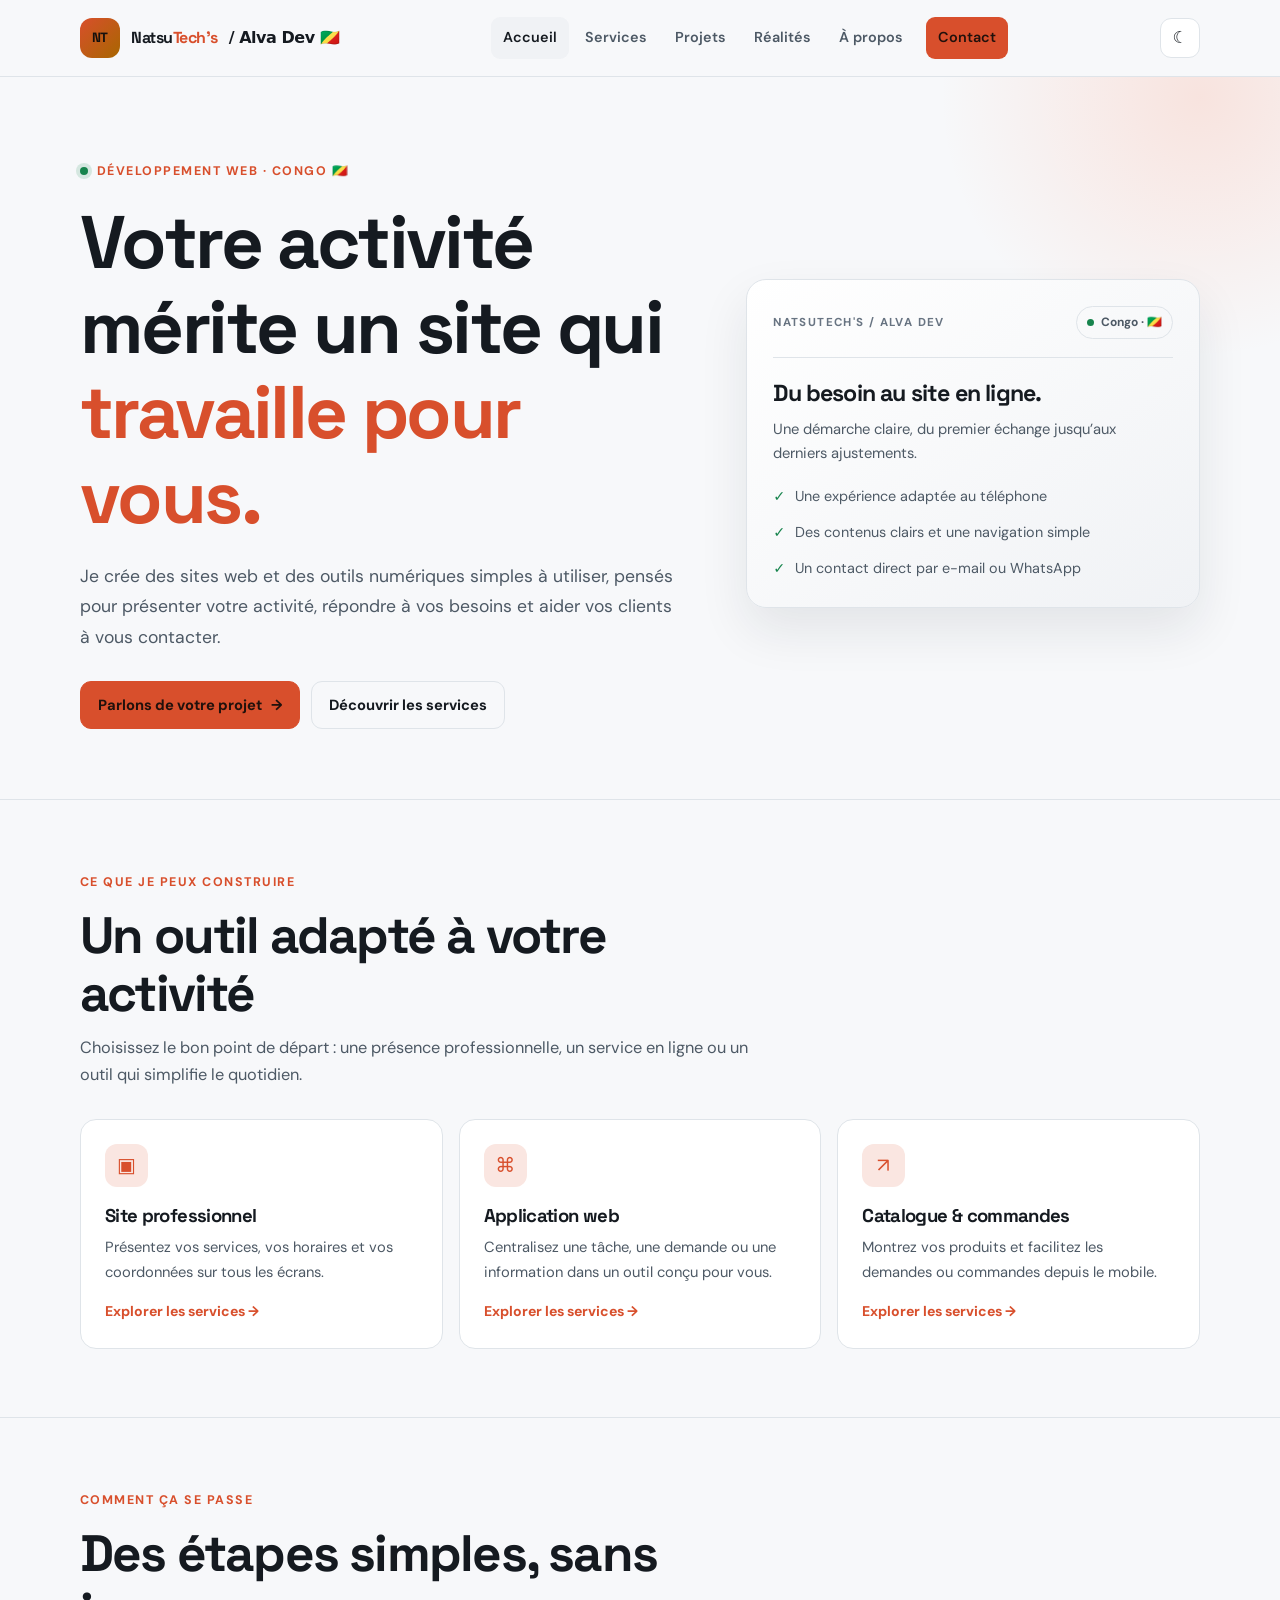
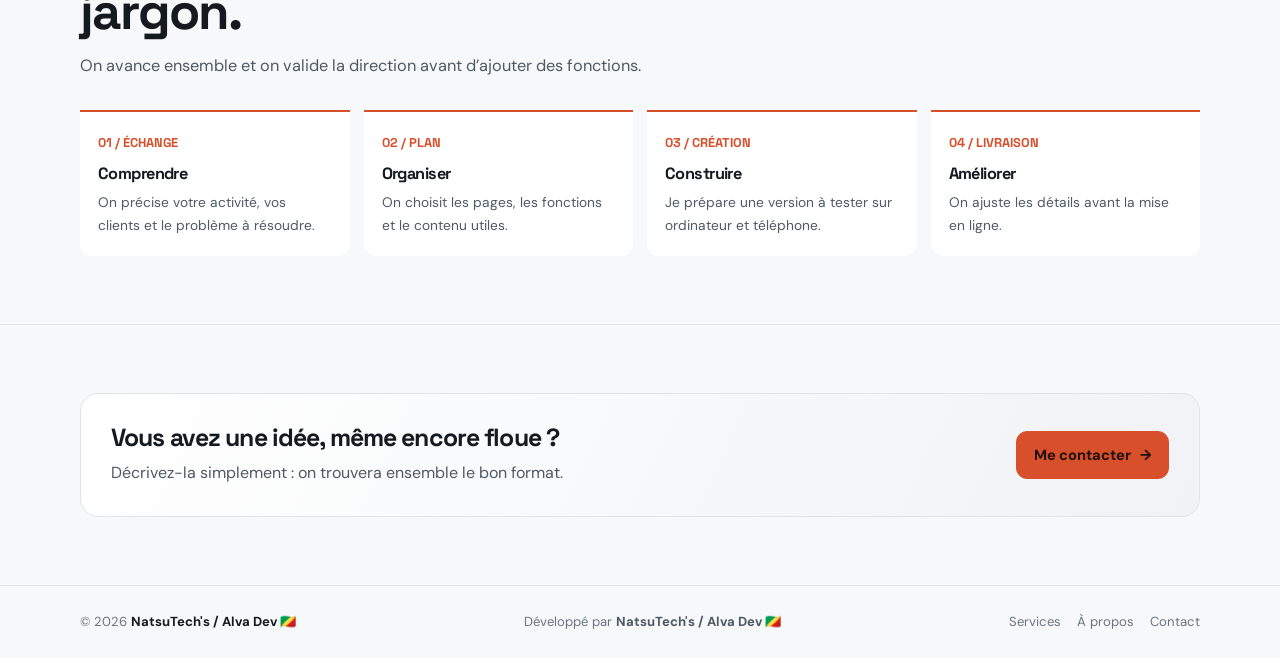
==== commit 739e1428: "Refonte du site en pages séparées et mise à jour des contacts" ====
--- a/index.html
+++ b/index.html
@@ -1,492 +1,68 @@
-<!DOCTYPE html>
+<!doctype html>
 <html lang="fr" data-theme="dark">
 <head>
-<meta charset="UTF-8" />
-<meta name="viewport" content="width=device-width, initial-scale=1.0" />
-<title>Natsu Tech 🇨🇬 — Développeur & Créateur Digital</title>
-<meta name="description" content="Natsu Tech, développeur basé au Congo. Sites web, applications, design et réalité du métier de développeur." />
-<link rel="stylesheet" href="style.css" />
-<link href="https://fonts.googleapis.com/css2?family=Space+Grotesk:wght@400;500;600;700&family=Inter:wght@300;400;500;600&family=JetBrains+Mono:wght@400;600&display=swap" rel="stylesheet" />
+  <meta charset="utf-8">
+  <meta name="viewport" content="width=device-width, initial-scale=1">
+  <meta name="theme-color" content="#0b0d10">
+  <meta name="description" content="NatsuTech's / Alva Dev : création de sites web et d’outils numériques adaptés à votre activité au Congo.">
+  <title>Accueil | NatsuTech's / Alva Dev 🇨🇬</title>
+  <link rel="stylesheet" href="style.css">
 </head>
 <body>
-
-<!-- ============ NAVIGATION ============ -->
-<header class="nav" id="nav">
-  <div class="nav__wrap">
-    <a href="#accueil" class="logo">
-      <span class="logo__mark">NT</span>
-      <span class="logo__text">Natsu<span class="logo__accent">Tech</span></span>
-      <span class="logo__flag">🇨🇬</span>
+<a class="skip-link" href="#contenu">Aller au contenu</a>
+<header class="site-header">
+  <div class="container header-inner">
+    <a class="brand" href="index.html" aria-label="NatsuTech's / Alva Dev — accueil">
+      <span class="brand-mark">NT</span><span class="brand-name">Natsu<span>Tech's</span></span><span class="brand-flag">/ Alva Dev 🇨🇬</span>
     </a>
-
-    <nav class="menu" id="menu">
-      <a href="#accueil" class="menu__link">Accueil</a>
-      <a href="#services" class="menu__link">Services</a>
-      <a href="#projets" class="menu__link">Projets</a>
-      <a href="#realites" class="menu__link">Réalités</a>
-      <a href="#apropos" class="menu__link">À propos</a>
-      <a href="#contact" class="menu__link menu__link--cta">Contact</a>
+    <nav class="site-nav" id="primary-navigation" aria-label="Navigation principale">
+      <a class="nav-link" href="index.html" aria-current="page">Accueil</a>
+      <a class="nav-link" href="services.html">Services</a>
+      <a class="nav-link" href="projets.html">Projets</a>
+      <a class="nav-link" href="realites.html">Réalités</a>
+      <a class="nav-link" href="apropos.html">À propos</a>
+      <a class="nav-link nav-link--cta" href="contact.html">Contact</a>
     </nav>
-
-    <div class="nav__actions">
-      <button class="theme-btn" id="themeBtn" aria-label="Changer de thème">
-        <svg class="theme-btn__icon theme-btn__icon--sun" viewBox="0 0 24 24" fill="none" stroke="currentColor" stroke-width="2" stroke-linecap="round"><circle cx="12" cy="12" r="4"/><path d="M12 2v2M12 20v2M4.93 4.93l1.41 1.41M17.66 17.66l1.41 1.41M2 12h2M20 12h2M6.34 17.66l-1.41 1.41M19.07 4.93l-1.41 1.41"/></svg>
-        <svg class="theme-btn__icon theme-btn__icon--moon" viewBox="0 0 24 24" fill="none" stroke="currentColor" stroke-width="2" stroke-linecap="round"><path d="M21 12.79A9 9 0 1 1 11.21 3 7 7 0 0 0 21 12.79z"/></svg>
-      </button>
-      <button class="burger" id="burger" aria-label="Menu">
-        <span></span><span></span><span></span>
-      </button>
+    <div class="header-actions">
+      <button class="theme-toggle" type="button" data-theme-toggle aria-label="Changer de thème">☀</button>
+      <button class="nav-toggle" type="button" data-menu-toggle aria-label="Ouvrir le menu" aria-controls="primary-navigation" aria-expanded="false"><span></span><span></span><span></span></button>
     </div>
   </div>
 </header>
-
-<!-- ============ HERO ============ -->
-<section class="hero" id="accueil">
-  <div class="hero__glow"></div>
-  <div class="container hero__inner">
-
-    <div class="hero__text">
-      <span class="badge reveal">
-        <span class="badge__dot"></span> Disponible — Brazzaville, Congo
-      </span>
-
-      <h1 class="hero__title">
-        <span class="reveal">Je transforme</span>
-        <span class="reveal">vos idées en</span>
-        <span class="reveal"><span class="grad">expériences digitales</span></span>
-      </h1>
-
-      <p class="hero__sub reveal">
-        <strong>Natsu Tech</strong> — développeur full-stack & créateur d'applications.
-        Sites vitrines, applications web, e-commerce, identité visuelle.
-        Des solutions rapides, modernes et sur-mesure.
-      </p>
-
-      <div class="hero__actions reveal">
-        <a href="#realites" class="btn btn--primary">
-          La vraie vie de dev
-          <svg viewBox="0 0 24 24" fill="none" stroke="currentColor" stroke-width="2.5" stroke-linecap="round"><path d="M5 12h14M13 6l6 6-6 6"/></svg>
-        </a>
-        <a href="https://wa.me/242065141056" target="_blank" rel="noopener" class="btn btn--ghost">
-          <svg viewBox="0 0 24 24" fill="currentColor"><path d="M17.5 14.4c-.3-.2-1.7-.8-2-.9-.3-.1-.5-.2-.7.1-.2.3-.7.9-.9 1.1-.2.2-.3.2-.6.1-.3-.2-1.2-.5-2.4-1.5-.9-.8-1.5-1.7-1.6-2-.1-.3 0-.5.1-.6.1-.2.3-.4.5-.6.2-.2.3-.4.4-.6.1-.2 0-.5 0-.6 0-.2-.7-1.7-.9-2.3-.2-.6-.5-.5-.7-.5h-.6c-.2 0-.5.1-.8.4-.3.3-1 1-1 2.4 0 1.4 1 2.8 1.2 3 .2.2 2 3 4.7 4.2 2.3 1 2.8.8 3.3.8.5 0 1.6-.6 1.9-1.3.2-.6.2-1.2.2-1.3 0-.2-.1-.3-.3-.4zM12 2a10 10 0 0 0-8.6 15.1L2 22l5-1.3A10 10 0 1 0 12 2z"/></svg>
-          WhatsApp
-        </a>
-      </div>
-
-      <div class="hero__stats reveal">
-        <div><strong>30+</strong><span>Projets livrés</span></div>
-        <div><strong>5 ans</strong><span>D'expérience</span></div>
-        <div><strong>24h</strong><span>Réponse client</span></div>
-      </div>
-    </div>
-
-    <div class="hero__card reveal">
-      <div class="hero__card-head">
-        <span class="dot dot--red"></span>
-        <span class="dot dot--yellow"></span>
-        <span class="dot dot--green"></span>
-        <span class="hero__card-title">natsu.ts</span>
-      </div>
-      <pre class="code"><code><span class="c-key">const</span> <span class="c-var">natsu</span> = {
-  <span class="c-prop">nom</span>: <span class="c-str">"Natsu Tech 🇨🇬"</span>,
-  <span class="c-prop">rôle</span>: <span class="c-str">"Développeur Full-Stack"</span>,
-  <span class="c-prop">skills</span>: [<span class="c-str">"JS"</span>, <span class="c-str">"Python"</span>, <span class="c-str">"HTML"</span>, <span class="c-str">"CSS"</span>],
-  <span class="c-prop">contact</span>: <span class="c-str">"+242 06 514 1056"</span>,
-  <span class="c-prop">café</span>: <span class="c-bool">Infinity</span>
-};
-
-<span class="c-cmt">// Prêt à coder votre projet 🚀</span>
-<span class="c-key">await</span> natsu.<span class="c-fn">créer</span>(<span class="c-var">votreIdée</span>);</code></pre>
-    </div>
-
+<main id="contenu"><section class="hero"><div class="container hero-grid">
+  <div>
+    <span class="eyebrow"><span class="eyebrow-dot"></span> Développement web · Congo 🇨🇬</span>
+    <h1>Votre activité mérite un site qui <em>travaille pour vous.</em></h1>
+    <p class="lead">Je crée des sites web et des outils numériques simples à utiliser, pensés pour présenter votre activité, répondre à vos besoins et aider vos clients à vous contacter.</p>
+    <div class="button-row"><a class="button button--primary" href="contact.html">Parlons de votre projet <span aria-hidden="true">→</span></a><a class="button button--plain" href="services.html">Découvrir les services</a></div>
   </div>
-</section>
-
-<!-- ============ SERVICES ============ -->
-<section class="section" id="services">
-  <div class="container">
-    <div class="section__head reveal">
-      <span class="section__tag">01 — Services</span>
-      <h2 class="section__title">Ce que je construis pour vous</h2>
-      <p class="section__lead">Chaque service est une porte. Cliquez pour explorer.</p>
-    </div>
-
-    <div class="services">
-      <a href="#projets" class="service reveal">
-        <div class="service__icon">
-          <svg viewBox="0 0 24 24" fill="none" stroke="currentColor" stroke-width="1.8" stroke-linecap="round" stroke-linejoin="round"><rect x="2" y="3" width="20" height="14" rx="2"/><path d="M8 21h8M12 17v4"/></svg>
-        </div>
-        <h3 class="service__title">Sites Web</h3>
-        <p class="service__desc">Vitrines, portfolios, blogs — rapides et optimisés SEO.</p>
-        <span class="service__link">Explorer →</span>
-      </a>
-
-      <a href="#projets" class="service reveal">
-        <div class="service__icon">
-          <svg viewBox="0 0 24 24" fill="none" stroke="currentColor" stroke-width="1.8" stroke-linecap="round" stroke-linejoin="round"><rect x="5" y="2" width="14" height="20" rx="2"/><path d="M12 18h.01"/></svg>
-        </div>
-        <h3 class="service__title">Applications</h3>
-        <p class="service__desc">Apps mobiles & web performantes, du concept au déploiement.</p>
-        <span class="service__link">Explorer →</span>
-      </a>
-
-      <a href="#projets" class="service reveal">
-        <div class="service__icon">
-          <svg viewBox="0 0 24 24" fill="none" stroke="currentColor" stroke-width="1.8" stroke-linecap="round" stroke-linejoin="round"><path d="M6 2 3 6v14a2 2 0 0 0 2 2h14a2 2 0 0 0 2-2V6l-3-4z"/><path d="M3 6h18M16 10a4 4 0 0 1-8 0"/></svg>
-        </div>
-        <h3 class="service__title">E-commerce</h3>
-        <p class="service__desc">Boutiques en ligne avec paiement et gestion de commandes.</p>
-        <span class="service__link">Explorer →</span>
-      </a>
-
-      <a href="#contact" class="service reveal">
-        <div class="service__icon">
-          <svg viewBox="0 0 24 24" fill="none" stroke="currentColor" stroke-width="1.8" stroke-linecap="round" stroke-linejoin="round"><circle cx="13.5" cy="6.5" r=".5"/><circle cx="17.5" cy="10.5" r=".5"/><circle cx="8.5" cy="7.5" r=".5"/><circle cx="6.5" cy="12.5" r=".5"/><path d="M12 2C6.5 2 2 6.5 2 12s4.5 10 10 10c.9 0 1.8-.1 2.6-.4l4.4 1-1-4.4c.6-1.2 1-2.7 1-4.2 0-5.5-4.5-10-10-10z"/></svg>
-        </div>
-        <h3 class="service__title">Design UI/UX</h3>
-        <p class="service__desc">Interfaces modernes, identité visuelle et prototypage.</p>
-        <span class="service__link">Explorer →</span>
-      </a>
-    </div>
+  <aside class="hero-card" aria-label="Approche de travail">
+    <div class="card-top"><span class="card-kicker">NatsuTech's / Alva Dev</span><span class="status-pill">Congo · 🇨🇬</span></div>
+    <h2>Du besoin au site en ligne.</h2>
+    <p>Une démarche claire, du premier échange jusqu’aux derniers ajustements.</p>
+    <ul class="check-list"><li>Une expérience adaptée au téléphone</li><li>Des contenus clairs et une navigation simple</li><li>Un contact direct par e-mail ou WhatsApp</li></ul>
+  </aside>
+</div></section>
+<section class="section section--border"><div class="container">
+  <div class="section-heading"><span class="eyebrow">Ce que je peux construire</span><h2>Un outil adapté à votre activité</h2><p>Choisissez le bon point de départ : une présence professionnelle, un service en ligne ou un outil qui simplifie le quotidien.</p></div>
+  <div class="cards">
+    <a class="card" href="services.html"><span class="card-icon" aria-hidden="true">▣</span><h3>Site professionnel</h3><p>Présentez vos services, vos horaires et vos coordonnées sur tous les écrans.</p><span class="text-link">Explorer les services →</span></a>
+    <a class="card" href="services.html"><span class="card-icon" aria-hidden="true">⌘</span><h3>Application web</h3><p>Centralisez une tâche, une demande ou une information dans un outil conçu pour vous.</p><span class="text-link">Explorer les services →</span></a>
+    <a class="card" href="services.html"><span class="card-icon" aria-hidden="true">↗</span><h3>Catalogue & commandes</h3><p>Montrez vos produits et facilitez les demandes ou commandes depuis le mobile.</p><span class="text-link">Explorer les services →</span></a>
   </div>
-</section>
-
-<!-- ============ PROJETS ============ -->
-<section class="section section--alt" id="projets">
-  <div class="container">
-    <div class="section__head reveal">
-      <span class="section__tag">02 — Projets</span>
-      <h2 class="section__title">Réalisations récentes</h2>
-      <p class="section__lead">Chaque carte est cliquable et mène vers son univers.</p>
-    </div>
-
-    <div class="projects">
-      <a href="https://wa.me/242065141056?text=Bonjour%20Natsu%20Tech%2C%20je%20veux%20un%20site%20comme%20Flowbase" target="_blank" rel="noopener" class="project reveal">
-        <div class="project__top"><span class="project__tag">SaaS</span><span class="project__year">2025</span></div>
-        <h3 class="project__title">Flowbase</h3>
-        <p class="project__desc">Dashboard analytique temps réel. Ingestion de données, alertes, rapports.</p>
-        <div class="project__stack"><span>Next.js</span><span>TypeScript</span><span>Postgres</span></div>
-        <span class="project__cta">Voir le projet →</span>
-      </a>
-
-      <a href="https://wa.me/242065141056?text=Bonjour%20Natsu%20Tech%2C%20je%20veux%20une%20boutique%20comme%20Atelier%20Nord" target="_blank" rel="noopener" class="project reveal">
-        <div class="project__top"><span class="project__tag">E-commerce</span><span class="project__year">2024</span></div>
-        <h3 class="project__title">Atelier Nord</h3>
-        <p class="project__desc">Boutique headless ultra-rapide. LCP passé de 4,8s à 1,1s, conversion +38%.</p>
-        <div class="project__stack"><span>Astro</span><span>Stripe</span><span>Cloudflare</span></div>
-        <span class="project__cta">Voir le projet →</span>
-      </a>
-
-      <a href="https://wa.me/242065141056?text=Bonjour%20Natsu%20Tech%2C%20je%20veux%20une%20app%20comme%20Kongo%20Food" target="_blank" rel="noopener" class="project reveal">
-        <div class="project__top"><span class="project__tag">Mobile</span><span class="project__year">2024</span></div>
-        <h3 class="project__title">Kongo Food</h3>
-        <p class="project__desc">App de livraison de repas à Brazzaville. Suivi live, paiement mobile money.</p>
-        <div class="project__stack"><span>React Native</span><span>Node.js</span><span>MongoDB</span></div>
-        <span class="project__cta">Voir le projet →</span>
-      </a>
-
-      <a href="https://wa.me/242065141056?text=Bonjour%20Natsu%20Tech%2C%20je%20veux%20un%20outil%20comme%20Snapql" target="_blank" rel="noopener" class="project reveal">
-        <div class="project__top"><span class="project__tag">Open Source</span><span class="project__year">2023</span></div>
-        <h3 class="project__title">Snapql</h3>
-        <p class="project__desc">CLI GraphQL interactive. Introspection, cache, génération de types.</p>
-        <div class="project__stack"><span>Node.js</span><span>GraphQL</span><span>Ink</span></div>
-        <span class="project__cta">Voir le projet →</span>
-      </a>
-    </div>
-  </div>
-</section>
-
-<!-- ============ RÉALITÉS DU DEV ============ -->
-<section class="section realities" id="realites">
-  <div class="container">
-
-    <div class="section__head reveal">
-      <span class="section__tag">03 — Réalités du Dev</span>
-      <h2 class="section__title">Coder, c'est pas ce qu'on croit.</h2>
-      <p class="section__lead">
-        On imagine le développeur assis tranquille à taper du code magique.
-        Voici la <strong>vraie</strong> réalité — langage par langage.
-      </p>
-    </div>
-
-    <div class="langs">
-
-      <article class="lang reveal">
-        <header class="lang__head">
-          <span class="lang__icon" style="background:#f7df1e;color:#000">JS</span>
-          <div>
-            <h3 class="lang__name">JavaScript</h3>
-            <span class="lang__tag">Le chaos maîtrisé</span>
-          </div>
-        </header>
-        <p class="lang__pitch">
-          Le langage le plus utilisé au monde… et le plus détesté le lundi matin.
-          Créé en 10 jours en 1995, il porte encore les stigmates.
-        </p>
-        <ul class="lang__facts">
-          <li><code>0.1 + 0.2 !== 0.3</code> → <em>vrai</em>. Bienvenue.</li>
-          <li><code>typeof null === "object"</code> → bug de 1995, jamais corrigé.</li>
-          <li><code>[] + [] = ""</code>, <code>[] + {} = "[object Object]"</code>. Amusez-vous.</li>
-          <li>90% du temps : chercher pourquoi <code>undefined is not a function</code>.</li>
-        </ul>
-        <div class="lang__reality">
-          <span class="lang__reality-label">Réalité terrain</span>
-          <p>On passe plus de temps à lire de la doc et Stack Overflow qu'à écrire du code. Et c'est normal.</p>
-        </div>
-      </article>
-
-      <article class="lang reveal">
-        <header class="lang__head">
-          <span class="lang__icon" style="background:#3776ab;color:#ffd43b">Py</span>
-          <div>
-            <h3 class="lang__name">Python</h3>
-            <span class="lang__tag">Le sage du groupe</span>
-          </div>
-        </header>
-        <p class="lang__pitch">
-          Lisible, puissant, polyvalent. Du script de 5 lignes à l'IA qui génère des images.
-          Mais attention aux pièges.
-        </p>
-        <ul class="lang__facts">
-          <li>Indentation obligatoire — une tabulation et tout casse.</li>
-          <li>Le <code>GIL</code> t'empêche d'exploiter tous tes cœurs CPU.</li>
-          <li><code>pip install</code> sur un vieux projet → enfer des dépendances.</li>
-          <li>2.x et 3.x sont incompatibles. On en parle encore en 2025.</li>
-        </ul>
-        <div class="lang__reality">
-          <span class="lang__reality-label">Réalité terrain</span>
-          <p>Parfait pour prototyper en 1h. Moins fun quand il faut optimiser un service qui tourne en prod à 3h du matin.</p>
-        </div>
-      </article>
-
-      <article class="lang reveal">
-        <header class="lang__head">
-          <span class="lang__icon" style="background:#e34f26;color:#fff">H5</span>
-          <div>
-            <h3 class="lang__name">HTML & CSS</h3>
-            <span class="lang__tag">Pas de vrais langages ?</span>
-          </div>
-        </header>
-        <p class="lang__pitch">
-          On dit souvent "c'est pas de la programmation". Pourtant, 80% du travail
-          visible d'un site repose dessus. Et c'est loin d'être simple.
-        </p>
-        <ul class="lang__facts">
-          <li>Centrer une <code>div</code> verticalement = 20 ans de souffrance (résolu en 2017 avec Flexbox).</li>
-          <li>Un <code>margin</code> qui s'effondre, une <code>div</code> qui flotte mal… classiques.</li>
-          <li>Il existe 4 façons de faire la même mise en page. Toutes marchent. Aucune n'est parfaite.</li>
-          <li>Safari affiche encore des choses différemment de Chrome. On vit avec.</li>
-        </ul>
-        <div class="lang__reality">
-          <span class="lang__reality-label">Réalité terrain</span>
-          <p>Un bon dev front-end est aussi précieux qu'un bon back-end. Le CSS, c'est un art qui s'apprend en années.</p>
-        </div>
-      </article>
-
-      <article class="lang reveal">
-        <header class="lang__head">
-          <span class="lang__icon" style="background:#00758f;color:#fff">SQL</span>
-          <div>
-            <h3 class="lang__name">SQL</h3>
-            <span class="lang__tag">Le dinosaure increvable</span>
-          </div>
-        </header>
-        <p class="lang__pitch">
-          Créé en 1974. Toujours là. Toujours indispensable. Et toujours aussi
-          facile de faire une requête qui met 40 secondes à répondre.
-        </p>
-        <ul class="lang__facts">
-          <li>Un <code>JOIN</code> oublié sur une table de 10M lignes = serveur à genoux.</li>
-          <li>Pas d'<code>INDEX</code> = requête lente. Tout le monde l'oublie.</li>
-          <li><code>NULL</code> n'est égal à rien, pas même à <code>NULL</code>. Logique.</li>
-          <li>Entre MySQL, Postgres, SQLite : la syntaxe change subtilement.</li>
-        </ul>
-        <div class="lang__reality">
-          <span class="lang__reality-label">Réalité terrain</span>
-          <p>Maîtriser SQL, c'est comprendre 70% des problèmes de performance d'une app. C'est un super-pouvoir.</p>
-        </div>
-      </article>
-
-      <article class="lang reveal">
-        <header class="lang__head">
-          <span class="lang__icon" style="background:#f05033;color:#fff">Git</span>
-          <div>
-            <h3 class="lang__name">Git</h3>
-            <span class="lang__tag">Meilleur ami / pire ennemi</span>
-          </div>
-        </header>
-        <p class="lang__pitch">
-          L'outil que tout le monde utilise, que personne ne maîtrise à 100%,
-          et qui peut sauver — ou ruiner — ta journée en une commande.
-        </p>
-        <ul class="lang__facts">
-          <li><code>git push --force</code> sur la mauvaise branche = carrière écourtée.</li>
-          <li>Un <code>merge conflict</code> à 18h = tu finis à 22h.</li>
-          <li>Personne ne comprend vraiment <code>git rebase</code> la première fois.</li>
-          <li>Un <code>.env</code> commité par erreur = clés API exposées publiquement.</li>
-        </ul>
-        <div class="lang__reality">
-          <span class="lang__reality-label">Réalité terrain</span>
-          <p>Savoir Git, c'est 50% du métier en équipe. Le reste, c'est du code autour.</p>
-        </div>
-      </article>
-
-      <article class="lang reveal">
-        <header class="lang__head">
-          <span class="lang__icon" style="background:#ff5722;color:#fff">🐛</span>
-          <div>
-            <h3 class="lang__name">Les Bugs</h3>
-            <span class="lang__tag">Le quotidien</span>
-          </div>
-        </header>
-        <p class="lang__pitch">
-          Un développeur, c'est quelqu'un qui passe 5 minutes à écrire un bug
-          et 5 heures à comprendre pourquoi il marche "parfois".
-        </p>
-        <ul class="lang__facts">
-          <li>Le bug qui disparaît quand tu ajoutes un <code>console.log</code>.</li>
-          <li>"Ça marche sur ma machine." — phrase la plus dangereuse du métier.</li>
-          <li>Un point-virgule manquant = 2h de recherche.</li>
-          <li>Le bug qui apparaît <strong>uniquement</strong> le vendredi à 17h59, en prod.</li>
-        </ul>
-        <div class="lang__reality">
-          <span class="lang__reality-label">Réalité terrain</span>
-          <p>On ne paie pas un dev pour écrire du code. On le paie pour <strong>résoudre des problèmes</strong>. Le code, c'est juste l'outil.</p>
-        </div>
-      </article>
-
-    </div>
-
-    <div class="truth reveal">
-      <div class="truth__head">
-        <span class="truth__icon">💡</span>
-        <h3>Ce qu'on ne te dit jamais sur ce métier</h3>
-      </div>
-      <div class="truth__grid">
-        <div class="truth__item">
-          <strong>80% du temps, on lit du code</strong>
-          <p>Pas le nôtre. Celui des autres. Ou le nôtre d'il y a 6 mois, qu'on ne comprend plus.</p>
-        </div>
-        <div class="truth__item">
-          <strong>Les tutos mentent</strong>
-          <p>Un projet réel a des deadlines, des clients qui changent d'avis, et du legacy à gérer.</p>
-        </div>
-        <div class="truth__item">
-          <strong>Le syndrome de l'imposteur est universel</strong>
-          <p>Même après 10 ans, on se sent encore débutant sur certains sujets. C'est sain.</p>
-        </div>
-        <div class="truth__item">
-          <strong>Être bon ≠ tout savoir</strong>
-          <p>Être bon, c'est savoir <em>chercher</em>, <em>tester</em>, <em>débugger</em>, et <em>apprendre vite</em>.</p>
-        </div>
-        <div class="truth__item">
-          <strong>La technique n'est que 50%</strong>
-          <p>Communiquer avec un client non-technique, c'est aussi dur que coder un algo complexe.</p>
-        </div>
-        <div class="truth__item">
-          <strong>L'apprentissage ne s'arrête jamais</strong>
-          <p>Chaque année sort un nouveau framework. On trie, on teste, on garde l'essentiel.</p>
-        </div>
-      </div>
-    </div>
-
-    <blockquote class="quote reveal">
-      <p>"Le code, c'est comme l'humour. Si tu dois l'expliquer, c'est que c'est mauvais."</p>
-      <cite>— Un dev anonyme, 3h du matin, un vendredi</cite>
-    </blockquote>
-
-    <div class="realities__cta reveal">
-      <p>Un projet en tête ? Parlons-en en vrai.</p>
-      <a href="https://wa.me/242065141056" target="_blank" rel="noopener" class="btn btn--primary">
-        Discuter sur WhatsApp
-        <svg viewBox="0 0 24 24" fill="none" stroke="currentColor" stroke-width="2.5" stroke-linecap="round"><path d="M5 12h14M13 6l6 6-6 6"/></svg>
-      </a>
-    </div>
-
-  </div>
-</section>
-
-<!-- ============ À PROPOS ============ -->
-<section class="section section--alt" id="apropos">
-  <div class="container about">
-    <div class="about__text reveal">
-      <span class="section__tag">04 — À propos</span>
-      <h2 class="section__title">Natsu Tech, développeur congolais 🇨🇬</h2>
-      <p>
-        Je m'appelle <strong>Natsu</strong>, développeur full-stack basé à Brazzaville.
-        Je crée des produits digitaux qui allient <strong>performance</strong>,
-        <strong>design</strong> et <strong>simplicité</strong>.
-      </p>
-      <p>
-        Mon objectif : aider les entreprises et créateurs congolais (et d'ailleurs)
-        à exister en ligne avec des outils modernes, sans compromis sur la qualité.
-      </p>
-
-      <div class="about__actions">
-        <a href="https://wa.me/242065141056" target="_blank" rel="noopener" class="btn btn--primary">Démarrer un projet</a>
-        <a href="tel:+242065141056" class="btn btn--ghost">📞 +242 06 514 1056</a>
-      </div>
-    </div>
-
-    <div class="about__cards reveal">
-      <div class="info-card"><span class="info-card__label">Localisation</span><strong>Brazzaville, Congo</strong></div>
-      <div class="info-card"><span class="info-card__label">Disponibilité</span><strong>Ouvert aux missions</strong></div>
-      <div class="info-card"><span class="info-card__label">Langues</span><strong>FR · EN · Lingala</strong></div>
-      <div class="info-card"><span class="info-card__label">Contact direct</span><strong>+242 06 514 1056</strong></div>
-    </div>
-  </div>
-</section>
-
-<!-- ============ CONTACT ============ -->
-<section class="section section--contact" id="contact">
-  <div class="container contact">
-    <div class="reveal">
-      <span class="section__tag">05 — Contact</span>
-      <h2 class="contact__title">Un projet en tête ?</h2>
-      <p class="contact__sub">Réponse garantie sous 24h. Choisissez votre canal :</p>
-
-      <div class="contact__grid">
-        <a href="https://wa.me/242065141056" target="_blank" rel="noopener" class="contact__btn reveal">
-          <span class="contact__icon">💬</span>
-          <span class="contact__label">WhatsApp</span>
-          <span class="contact__val">+242 06 514 1056</span>
-        </a>
-        <a href="tel:+242065141056" class="contact__btn reveal">
-          <span class="contact__icon">📞</span>
-          <span class="contact__label">Appel direct</span>
-          <span class="contact__val">+242 06 514 1056</span>
-        </a>
-        <a href="sms:+242065141056" class="contact__btn reveal">
-          <span class="contact__icon">✉️</span>
-          <span class="contact__label">SMS</span>
-          <span class="contact__val">+242 06 514 1056</span>
-        </a>
-        <a href="mailto:contact@natsutech.cg" class="contact__btn reveal">
-          <span class="contact__icon">📧</span>
-          <span class="contact__label">Email</span>
-          <span class="contact__val">contact@natsutech.cg</span>
-        </a>
-      </div>
-    </div>
-  </div>
-</section>
-
-<!-- ============ FOOTER ============ -->
-<footer class="footer">
-  <div class="container footer__inner">
-    <div class="footer__brand">
-      <span class="logo__mark">NT</span>
-      <span>Natsu Tech 🇨🇬</span>
-    </div>
-    <p>© <span id="year"></span> Natsu Tech — Brazzaville, Congo.</p>
+</div></section>
+<section class="section section--border"><div class="container">
+  <div class="section-heading"><span class="eyebrow">Comment ça se passe</span><h2>Des étapes simples, sans jargon.</h2><p>On avance ensemble et on valide la direction avant d’ajouter des fonctions.</p></div>
+  <div class="process"><article class="step"><span class="step-number">01 / ÉCHANGE</span><h3>Comprendre</h3><p>On précise votre activité, vos clients et le problème à résoudre.</p></article><article class="step"><span class="step-number">02 / PLAN</span><h3>Organiser</h3><p>On choisit les pages, les fonctions et le contenu utiles.</p></article><article class="step"><span class="step-number">03 / CRÉATION</span><h3>Construire</h3><p>Je prépare une version à tester sur ordinateur et téléphone.</p></article><article class="step"><span class="step-number">04 / LIVRAISON</span><h3>Améliorer</h3><p>On ajuste les détails avant la mise en ligne.</p></article></div>
+</div></section>
+<section class="section section--border"><div class="container"><div class="callout"><div><h2>Vous avez une idée, même encore floue ?</h2><p>Décrivez-la simplement : on trouvera ensemble le bon format.</p></div><a class="button button--primary" href="contact.html">Me contacter <span aria-hidden="true">→</span></a></div></div></section></main>
+<footer class="site-footer">
+  <div class="container footer-inner">
+    <p>© <span data-year></span> <span class="footer-brand">NatsuTech's / Alva Dev 🇨🇬</span></p>
+    <p class="footer-credit">Développé par <strong>NatsuTech's / Alva Dev 🇨🇬</strong></p>
+    <nav class="footer-links" aria-label="Liens de pied de page"><a href="services.html">Services</a><a href="apropos.html">À propos</a><a href="contact.html">Contact</a></nav>
   </div>
 </footer>
-
-<!-- ============ FAB WHATSAPP ============ -->
-<a href="https://wa.me/242065141056" target="_blank" rel="noopener" class="fab" aria-label="WhatsApp">
-  <svg viewBox="0 0 24 24" fill="currentColor"><path d="M17.5 14.4c-.3-.2-1.7-.8-2-.9-.3-.1-.5-.2-.7.1-.2.3-.7.9-.9 1.1-.2.2-.3.2-.6.1-.3-.2-1.2-.5-2.4-1.5-.9-.8-1.5-1.7-1.6-2-.1-.3 0-.5.1-.6.1-.2.3-.4.5-.6.2-.2.3-.4.4-.6.1-.2 0-.5 0-.6 0-.2-.7-1.7-.9-2.3-.2-.6-.5-.5-.7-.5h-.6c-.2 0-.5.1-.8.4-.3.3-1 1-1 2.4 0 1.4 1 2.8 1.2 3 .2.2 2 3 4.7 4.2 2.3 1 2.8.8 3.3.8.5 0 1.6-.6 1.9-1.3.2-.6.2-1.2.2-1.3 0-.2-.1-.3-.3-.4zM12 2a10 10 0 0 0-8.6 15.1L2 22l5-1.3A10 10 0 1 0 12 2z"/></svg>
-</a>
-
-<script src="script.js"></script>
+<script src="script.js" defer></script>
 </body>
 </html>
--- a/style.css
+++ b/style.css
@@ -1,383 +1,8 @@
-/* ============ RESET ============ */
-*,*::before,*::after{box-sizing:border-box;margin:0;padding:0}
-html{scroll-behavior:smooth}
-
-/* ============ THEME DARK ============ */
-:root, [data-theme="dark"]{
-  --bg:#08080a;
-  --bg-alt:#0e0e12;
-  --surface:#131318;
-  --surface-2:#1a1a21;
-  --border:#232330;
-  --text:#f2f2f5;
-  --text-soft:#b8b8c4;
-  --muted:#7a7a8a;
-  --accent:#ff5722;
-  --accent-soft:rgba(255,87,34,.12);
-  --accent-2:#ffb800;
-  --green:#22c55e;
-  --shadow:0 20px 60px -20px rgba(0,0,0,.6);
-  --code-bg:#0a0a0f;
-}
-
-/* ============ THEME LIGHT ============ */
-[data-theme="light"]{
-  --bg:#fafafa;
-  --bg-alt:#f2f2f5;
-  --surface:#ffffff;
-  --surface-2:#f7f7fa;
-  --border:#e4e4ea;
-  --text:#0a0a0f;
-  --text-soft:#3a3a48;
-  --muted:#7a7a8a;
-  --accent:#ff5722;
-  --accent-soft:rgba(255,87,34,.08);
-  --accent-2:#e69b00;
-  --green:#16a34a;
-  --shadow:0 20px 50px -25px rgba(0,0,0,.15);
-  --code-bg:#1a1a21;
-}
-
-body{
-  font-family:'Inter',system-ui,sans-serif;
-  background:var(--bg);color:var(--text);
-  line-height:1.65;-webkit-font-smoothing:antialiased;
-  overflow-x:hidden;
-  transition:background .4s ease, color .4s ease;
-}
-a{color:inherit;text-decoration:none}
-ul{list-style:none}
-button{font-family:inherit;cursor:pointer;border:none;background:none;color:inherit}
-code{font-family:'JetBrains Mono',monospace}
-.container{max-width:1180px;margin:0 auto;padding:0 24px}
-
-/* ============ NAV ============ */
-.nav{
-  position:fixed;top:0;left:0;right:0;z-index:100;padding:14px 0;
-  background:color-mix(in srgb, var(--bg) 80%, transparent);
-  backdrop-filter:blur(18px);-webkit-backdrop-filter:blur(18px);
-  border-bottom:1px solid transparent;
-  transition:border-color .3s, padding .3s;
-}
-.nav.scrolled{border-color:var(--border);padding:10px 0}
-.nav__wrap{max-width:1180px;margin:0 auto;padding:0 24px;display:flex;align-items:center;justify-content:space-between;gap:24px}
-
-.logo{display:flex;align-items:center;gap:10px;font-weight:700}
-.logo__mark{
-  width:38px;height:38px;border-radius:10px;
-  background:linear-gradient(135deg,var(--accent),var(--accent-2));
-  display:grid;place-items:center;font-family:'Space Grotesk',sans-serif;
-  font-weight:700;color:#fff;font-size:.9rem;
-  box-shadow:0 8px 20px -6px var(--accent);
-}
-.logo__text{font-family:'Space Grotesk',sans-serif;letter-spacing:-.02em;font-size:1.05rem}
-.logo__accent{color:var(--accent)}
-.logo__flag{font-size:1rem}
-
-.menu{display:flex;gap:6px;align-items:center}
-.menu__link{padding:8px 14px;border-radius:999px;font-size:.92rem;font-weight:500;color:var(--text-soft);transition:background .2s,color .2s}
-.menu__link:hover{background:var(--surface-2);color:var(--text)}
-.menu__link--cta{background:var(--text);color:var(--bg);font-weight:600}
-.menu__link--cta:hover{background:var(--accent);color:#fff}
-
-.nav__actions{display:flex;align-items:center;gap:10px}
-.theme-btn{
-  width:42px;height:42px;border-radius:12px;border:1px solid var(--border);
-  display:grid;place-items:center;transition:border-color .2s,background .2s,transform .2s;
-  position:relative;overflow:hidden;
-}
-.theme-btn:hover{border-color:var(--accent);background:var(--accent-soft)}
-.theme-btn:active{transform:scale(.94)}
-.theme-btn__icon{width:20px;height:20px;position:absolute;transition:transform .4s,opacity .3s}
-.theme-btn__icon--sun{opacity:1;transform:rotate(0) scale(1)}
-.theme-btn__icon--moon{opacity:0;transform:rotate(90deg) scale(0)}
-[data-theme="light"] .theme-btn__icon--sun{opacity:0;transform:rotate(-90deg) scale(0)}
-[data-theme="light"] .theme-btn__icon--moon{opacity:1;transform:rotate(0) scale(1)}
-
-.burger{display:none;flex-direction:column;gap:5px;padding:10px;border-radius:10px}
-.burger span{width:22px;height:2px;background:var(--text);border-radius:2px;transition:transform .3s,opacity .3s}
-.burger.open span:nth-child(1){transform:translateY(7px) rotate(45deg)}
-.burger.open span:nth-child(2){opacity:0}
-.burger.open span:nth-child(3){transform:translateY(-7px) rotate(-45deg)}
-
-/* ============ HERO ============ */
-.hero{position:relative;padding:150px 0 100px;overflow:hidden}
-.hero__glow{
-  position:absolute;inset:0;z-index:-1;
-  background:
-    radial-gradient(700px 500px at 15% 10%, var(--accent-soft), transparent 70%),
-    radial-gradient(600px 500px at 90% 40%, rgba(255,184,0,.08), transparent 70%);
-}
-.hero__inner{display:grid;grid-template-columns:1.15fr 1fr;gap:60px;align-items:center}
-
-.badge{display:inline-flex;align-items:center;gap:8px;padding:6px 14px;border:1px solid var(--border);border-radius:999px;font-size:.82rem;color:var(--text-soft);margin-bottom:24px;background:var(--surface)}
-.badge__dot{width:7px;height:7px;border-radius:50%;background:var(--green);box-shadow:0 0 10px var(--green);animation:pulse 2s infinite}
-@keyframes pulse{50%{opacity:.35}}
-
-.hero__title{font-family:'Space Grotesk',sans-serif;font-size:clamp(2.2rem,5vw,4rem);font-weight:700;letter-spacing:-.03em;line-height:1.08;margin-bottom:24px}
-.hero__title span{display:block}
-.grad{background:linear-gradient(90deg,var(--accent),var(--accent-2));-webkit-background-clip:text;background-clip:text;color:transparent}
-
-.hero__sub{font-size:1.05rem;color:var(--text-soft);max-width:560px;margin-bottom:32px}
-.hero__sub strong{color:var(--text);font-weight:600}
-.hero__actions{display:flex;gap:12px;flex-wrap:wrap;margin-bottom:48px}
-.hero__stats{display:flex;gap:48px;flex-wrap:wrap;padding-top:32px;border-top:1px solid var(--border)}
-.hero__stats div{display:flex;flex-direction:column}
-.hero__stats strong{font-family:'Space Grotesk',sans-serif;font-size:1.6rem;font-weight:700}
-.hero__stats span{font-size:.82rem;color:var(--muted)}
-
-.hero__card{background:var(--surface);border:1px solid var(--border);border-radius:16px;overflow:hidden;box-shadow:var(--shadow)}
-.hero__card-head{display:flex;align-items:center;gap:8px;padding:12px 16px;background:var(--surface-2);border-bottom:1px solid var(--border)}
-.dot{width:11px;height:11px;border-radius:50%}
-.dot--red{background:#ff5f57}
-.dot--yellow{background:#febc2e}
-.dot--green{background:#28c840}
-.hero__card-title{margin-left:auto;font-size:.78rem;color:var(--muted);font-family:'JetBrains Mono',monospace}
-.code{padding:22px;background:var(--code-bg);font-size:.82rem;line-height:1.75;color:#e0e0e6;overflow-x:auto;font-family:'JetBrains Mono',monospace}
-.c-key{color:#ff79c6}
-.c-var{color:#8be9fd}
-.c-prop{color:#50fa7b}
-.c-str{color:#f1fa8c}
-.c-bool{color:#bd93f9}
-.c-fn{color:#ffb86c}
-.c-cmt{color:#6272a4;font-style:italic}
-
-/* ============ BOUTONS ============ */
-.btn{display:inline-flex;align-items:center;gap:8px;padding:13px 24px;border-radius:12px;font-weight:600;font-size:.94rem;border:1px solid transparent;transition:transform .15s,box-shadow .25s,background .2s,border-color .2s}
-.btn svg{width:18px;height:18px}
-.btn--primary{background:linear-gradient(135deg,var(--accent),#e63e00);color:#fff;box-shadow:0 10px 28px -10px var(--accent)}
-.btn--primary:hover{transform:translateY(-2px);box-shadow:0 14px 34px -10px var(--accent)}
-.btn--ghost{background:var(--surface);border-color:var(--border);color:var(--text)}
-.btn--ghost:hover{border-color:var(--accent);background:var(--accent-soft)}
-
-/* ============ SECTIONS ============ */
-.section{padding:100px 0}
-.section--alt{background:var(--bg-alt)}
-.section__head{max-width:680px;margin-bottom:56px}
-.section__tag{font-family:'JetBrains Mono',monospace;font-size:.78rem;color:var(--accent);letter-spacing:.08em;text-transform:uppercase}
-.section__title{font-family:'Space Grotesk',sans-serif;font-size:clamp(1.8rem,3.4vw,2.7rem);font-weight:700;letter-spacing:-.03em;margin:14px 0 16px}
-.section__lead{color:var(--text-soft);font-size:1.02rem}
-.section__lead strong{color:var(--text);font-weight:600}
-
-/* ============ SERVICES ============ */
-.services{display:grid;grid-template-columns:repeat(auto-fit,minmax(240px,1fr));gap:18px}
-.service{
-  background:var(--surface);border:1px solid var(--border);
-  border-radius:16px;padding:28px;
-  transition:transform .3s,border-color .3s,box-shadow .3s;
-  display:flex;flex-direction:column;
-}
-.service:hover{transform:translateY(-4px);border-color:var(--accent);box-shadow:var(--shadow)}
-.service__icon{
-  width:48px;height:48px;border-radius:12px;
-  background:var(--accent-soft);color:var(--accent);
-  display:grid;place-items:center;margin-bottom:20px;
-}
-.service__icon svg{width:24px;height:24px}
-.service__title{font-family:'Space Grotesk',sans-serif;font-size:1.15rem;font-weight:600;margin-bottom:8px}
-.service__desc{font-size:.9rem;color:var(--muted);margin-bottom:20px}
-.service__link{margin-top:auto;font-size:.88rem;font-weight:600;color:var(--accent);transition:transform .2s}
-.service:hover .service__link{transform:translateX(4px)}
-
-/* ============ PROJETS ============ */
-.projects{display:grid;grid-template-columns:repeat(auto-fit,minmax(280px,1fr));gap:20px}
-.project{
-  background:var(--surface);border:1px solid var(--border);
-  border-radius:16px;padding:26px;
-  display:flex;flex-direction:column;
-  transition:transform .3s,border-color .3s,box-shadow .3s;
-}
-.project:hover{transform:translateY(-4px);border-color:var(--accent);box-shadow:var(--shadow)}
-.project__top{display:flex;justify-content:space-between;margin-bottom:18px}
-.project__tag{font-size:.72rem;font-family:'JetBrains Mono',monospace;text-transform:uppercase;color:var(--accent);letter-spacing:.08em}
-.project__year{font-size:.78rem;color:var(--muted);font-family:'JetBrains Mono',monospace}
-.project__title{font-family:'Space Grotesk',sans-serif;font-size:1.2rem;font-weight:600;margin-bottom:10px}
-.project__desc{font-size:.9rem;color:var(--text-soft);margin-bottom:18px}
-.project__stack{display:flex;flex-wrap:wrap;gap:6px;margin-bottom:20px}
-.project__stack span{font-size:.75rem;font-family:'JetBrains Mono',monospace;padding:3px 10px;border-radius:6px;background:var(--accent-soft);color:var(--accent);border:1px solid rgba(255,87,34,.25)}
-.project__cta{margin-top:auto;font-size:.88rem;font-weight:600;color:var(--accent);transition:transform .2s}
-.project:hover .project__cta{transform:translateX(4px)}
-
-/* ============ RÉALITÉS DU DEV ============ */
-.realities{background:var(--bg-alt);border-top:1px solid var(--border);border-bottom:1px solid var(--border)}
-
-.langs{display:grid;grid-template-columns:repeat(auto-fit,minmax(320px,1fr));gap:20px;margin-bottom:70px}
-
-.lang{
-  background:var(--surface);border:1px solid var(--border);
-  border-radius:16px;padding:26px;
-  transition:transform .3s,border-color .3s,box-shadow .3s;
-}
-.lang:hover{transform:translateY(-4px);border-color:var(--accent);box-shadow:var(--shadow)}
-
-.lang__head{display:flex;align-items:center;gap:14px;margin-bottom:16px}
-.lang__icon{
-  width:48px;height:48px;border-radius:12px;
-  display:grid;place-items:center;
-  font-family:'JetBrains Mono',monospace;font-weight:700;font-size:1rem;
-  flex-shrink:0;
-}
-.lang__name{font-family:'Space Grotesk',sans-serif;font-size:1.15rem;font-weight:600;line-height:1.2}
-.lang__tag{font-size:.78rem;color:var(--muted);font-family:'JetBrains Mono',monospace}
-
-.lang__pitch{font-size:.92rem;color:var(--text-soft);margin-bottom:18px}
-
-.lang__facts{margin-bottom:18px;display:flex;flex-direction:column;gap:8px}
-.lang__facts li{
-  font-size:.85rem;color:var(--text-soft);
-  padding-left:20px;position:relative;
-}
-.lang__facts li::before{
-  content:"";position:absolute;left:0;top:.55em;
-  width:6px;height:6px;border-radius:50%;background:var(--accent);
-}
-.lang__facts code{
-  background:var(--accent-soft);color:var(--accent);
-  padding:2px 6px;border-radius:4px;font-size:.8rem;
-}
-.lang__facts em{color:var(--accent);font-style:normal;font-weight:600}
-
-.lang__reality{
-  border-left:3px solid var(--accent);
-  padding:12px 16px;
-  background:var(--accent-soft);
-  border-radius:0 10px 10px 0;
-}
-.lang__reality-label{
-  display:block;
-  font-family:'JetBrains Mono',monospace;
-  font-size:.72rem;color:var(--accent);
-  text-transform:uppercase;letter-spacing:.08em;
-  margin-bottom:4px;
-}
-.lang__reality p{font-size:.88rem;color:var(--text);line-height:1.55}
-
-/* ============ TRUTH ============ */
-.truth{
-  background:var(--surface);border:1px solid var(--border);
-  border-radius:20px;padding:36px;
-  margin-bottom:60px;
-  box-shadow:var(--shadow);
-}
-.truth__head{display:flex;align-items:center;gap:14px;margin-bottom:28px}
-.truth__icon{font-size:2rem}
-.truth__head h3{font-family:'Space Grotesk',sans-serif;font-size:1.4rem;font-weight:700}
-.truth__grid{display:grid;grid-template-columns:repeat(auto-fit,minmax(260px,1fr));gap:20px}
-.truth__item{
-  padding:20px;border-radius:14px;
-  background:var(--bg);
-  border:1px solid var(--border);
-  transition:border-color .2s,transform .2s;
-}
-.truth__item:hover{border-color:var(--accent);transform:translateY(-2px)}
-.truth__item strong{
-  display:block;
-  font-family:'Space Grotesk',sans-serif;
-  font-size:.98rem;font-weight:600;
-  margin-bottom:8px;
-  color:var(--accent);
-}
-.truth__item p{font-size:.88rem;color:var(--text-soft)}
-.truth__item em{color:var(--text);font-style:normal;font-weight:600}
-
-/* ============ QUOTE ============ */
-.quote{
-  text-align:center;
-  padding:40px 30px;
-  border-top:1px solid var(--border);
-  border-bottom:1px solid var(--border);
-  margin-bottom:60px;
-}
-.quote p{
-  font-family:'Space Grotesk',sans-serif;
-  font-size:clamp(1.2rem,2.5vw,1.6rem);
-  font-weight:500;
-  font-style:italic;
-  color:var(--text);
-  max-width:700px;
-  margin:0 auto 14px;
-  line-height:1.5;
-}
-.quote cite{font-size:.85rem;color:var(--muted);font-style:normal;font-family:'JetBrains Mono',monospace}
-
-.realities__cta{text-align:center}
-.realities__cta p{color:var(--text-soft);margin-bottom:18px;font-size:1.02rem}
-
-/* ============ À PROPOS ============ */
-.about{display:grid;grid-template-columns:1.4fr 1fr;gap:60px;align-items:start}
-.about__text p{color:var(--text-soft);margin-bottom:16px}
-.about__text p strong{color:var(--text)}
-.about__text .section__title{margin-bottom:20px}
-.about__actions{display:flex;gap:12px;flex-wrap:wrap;margin-top:24px}
-.about__cards{display:flex;flex-direction:column;gap:12px}
-
-.info-card{padding:18px 20px;border:1px solid var(--border);border-radius:14px;background:var(--surface);display:flex;flex-direction:column;gap:4px}
-.info-card__label{font-size:.75rem;color:var(--muted);font-family:'JetBrains Mono',monospace;text-transform:uppercase;letter-spacing:.06em}
-.info-card strong{font-size:.95rem;font-weight:600}
-
-/* ============ CONTACT ============ */
-.section--contact{padding:120px 0}
-.contact__title{font-family:'Space Grotesk',sans-serif;font-size:clamp(2rem,4vw,3rem);font-weight:700;letter-spacing:-.03em;margin:14px 0 12px}
-.contact__sub{color:var(--text-soft);margin-bottom:36px}
-.contact__grid{display:grid;grid-template-columns:repeat(auto-fit,minmax(220px,1fr));gap:14px}
-.contact__btn{
-  padding:22px 20px;border:1px solid var(--border);
-  border-radius:14px;background:var(--surface);
-  display:flex;flex-direction:column;gap:4px;
-  transition:transform .25s,border-color .25s,background .25s;
-}
-.contact__btn:hover{transform:translateY(-3px);border-color:var(--accent);background:var(--accent-soft)}
-.contact__icon{font-size:1.5rem;margin-bottom:6px}
-.contact__label{font-size:.78rem;color:var(--muted);font-family:'JetBrains Mono',monospace;text-transform:uppercase;letter-spacing:.06em}
-.contact__val{font-weight:600;font-size:.98rem}
-
-/* ============ FOOTER ============ */
-.footer{border-top:1px solid var(--border);padding:32px 0}
-.footer__inner{display:flex;justify-content:space-between;flex-wrap:wrap;gap:12px;align-items:center;font-size:.85rem;color:var(--muted)}
-.footer__brand{display:flex;align-items:center;gap:10px;color:var(--text);font-weight:600}
-
-/* ============ FAB ============ */
-.fab{
-  position:fixed;bottom:24px;right:24px;z-index:99;
-  width:58px;height:58px;border-radius:50%;
-  background:#25d366;color:#fff;
-  display:grid;place-items:center;
-  box-shadow:0 12px 30px -8px rgba(37,211,102,.6);
-  transition:transform .2s,box-shadow .2s;
-}
-.fab:hover{transform:scale(1.08);box-shadow:0 16px 38px -8px rgba(37,211,102,.8)}
-.fab svg{width:28px;height:28px}
-
-/* ============ REVEAL ============ */
-.reveal{opacity:0;transform:translateY(30px);transition:opacity .7s ease,transform .7s ease}
-.reveal.visible{opacity:1;transform:translateY(0)}
-
-/* ============ RESPONSIVE ============ */
-@media (max-width:960px){
-  .hero__inner{grid-template-columns:1fr;gap:40px}
-  .about{grid-template-columns:1fr;gap:36px}
-}
-@media (max-width:768px){
-  .menu{
-    position:fixed;top:70px;left:12px;right:12px;
-    flex-direction:column;gap:0;align-items:stretch;
-    background:var(--surface);border:1px solid var(--border);
-    border-radius:16px;padding:8px;
-    transform:translateY(-120%);opacity:0;
-    transition:transform .3s,opacity .3s;
-    box-shadow:var(--shadow);
-  }
-  .menu.open{transform:translateY(0);opacity:1}
-  .menu__link{padding:14px 16px;text-align:center}
-  .burger{display:flex}
-  .hero{padding:130px 0 70px}
-  .section{padding:72px 0}
-  .truth{padding:24px}
-  .quote{padding:30px 16px}
-  .hero__stats{gap:32px}
-  .hero__stats strong{font-size:1.35rem}
-}
-@media (max-width:480px){
-  .contact__grid{grid-template-columns:1fr}
-  .fab{width:52px;height:52px;bottom:16px;right:16px}
-}+@import url('https://fonts.googleapis.com/css2?family=DM+Sans:wght@400;500;600;700&family=Space+Grotesk:wght@500;600;700&display=swap');
+:root{color-scheme:dark;--bg:#0b0d10;--panel:#12161b;--panel-2:#171c22;--line:#252c34;--text:#f5f7fa;--muted:#aab3bd;--soft:#77818c;--accent:#ff784f;--gold:#ffc857;--green:#71d6a3;--shadow:0 22px 60px rgba(0,0,0,.28);font-family:'DM Sans',system-ui,sans-serif;font-synthesis:none;text-rendering:optimizeLegibility;-webkit-font-smoothing:antialiased}
+:root[data-theme='light']{color-scheme:light;--bg:#f7f8fa;--panel:#fff;--panel-2:#f0f2f5;--line:#dfe4e9;--text:#151a20;--muted:#4d5965;--soft:#687482;--accent:#d84f2c;--gold:#a86700;--green:#17844d;--shadow:0 22px 50px rgba(23,35,47,.09)}
+*,*::before,*::after{box-sizing:border-box}html{min-width:320px;scroll-behavior:auto}body{margin:0;background:var(--bg);color:var(--text);line-height:1.65}a{color:inherit;text-decoration:none}button{font:inherit;color:inherit}.container{width:min(1120px,calc(100% - 40px));margin-inline:auto}.skip-link{position:absolute;left:-999px;top:8px;z-index:20;padding:10px 14px;background:var(--text);color:var(--bg);border-radius:8px}.skip-link:focus{left:12px}.site-header{position:sticky;top:0;z-index:10;background:color-mix(in srgb,var(--bg) 92%,transparent);backdrop-filter:blur(16px);border-bottom:1px solid var(--line)}.header-inner{min-height:76px;display:flex;align-items:center;justify-content:space-between;gap:24px}.brand{display:inline-flex;align-items:center;gap:11px;font-family:'Space Grotesk',sans-serif;font-weight:700;letter-spacing:-.03em}.brand-mark{width:40px;height:40px;border-radius:12px;display:grid;place-items:center;background:linear-gradient(135deg,var(--accent),var(--gold));color:#15100d;font-size:.84rem}.brand-name{font-size:1rem}.brand-name span{color:var(--accent)}.brand-flag{font-family:system-ui,sans-serif}.site-nav{display:flex;align-items:center;gap:4px}.nav-link{padding:9px 12px;border-radius:9px;color:var(--muted);font-size:.9rem;font-weight:600;transition:color .18s,background .18s}.nav-link:hover,.nav-link[aria-current='page']{background:var(--panel-2);color:var(--text)}.nav-link--cta{margin-left:7px;background:var(--accent);color:#21110c}.nav-link--cta:hover,.nav-link--cta[aria-current='page']{background:var(--accent);color:#21110c}.header-actions{display:flex;align-items:center;gap:9px}.theme-toggle,.nav-toggle{width:40px;height:40px;border:1px solid var(--line);border-radius:11px;background:var(--panel);display:grid;place-items:center;cursor:pointer}.theme-toggle:hover,.nav-toggle:hover{border-color:var(--accent)}.theme-toggle{font-size:1.05rem}.nav-toggle{display:none;gap:4px}.nav-toggle span{display:block;width:17px;height:2px;background:currentColor;border-radius:2px}.hero{padding:80px 0 70px;position:relative;overflow:hidden}.hero::before{content:'';position:absolute;width:540px;height:540px;right:-190px;top:-250px;background:radial-gradient(circle,rgba(255,120,79,.16),transparent 68%);pointer-events:none}.hero-grid{display:grid;grid-template-columns:1.14fr .86fr;align-items:center;gap:65px;position:relative}.eyebrow{display:inline-flex;align-items:center;gap:9px;color:var(--accent);font-size:.78rem;letter-spacing:.12em;text-transform:uppercase;font-weight:700}.eyebrow-dot{width:8px;height:8px;border-radius:50%;background:var(--green);box-shadow:0 0 0 4px color-mix(in srgb,var(--green) 15%,transparent)}h1,h2,h3,p{margin-top:0}h1,h2,h3{font-family:'Space Grotesk',sans-serif;line-height:1.14;letter-spacing:-.035em}h1{max-width:750px;margin:18px 0 20px;font-size:clamp(2.55rem,6vw,4.65rem)}h1 em{font-style:normal;color:var(--accent)}.lead{max-width:650px;color:var(--muted);font-size:1.1rem;line-height:1.75}.button-row{display:flex;flex-wrap:wrap;gap:11px;margin-top:28px}.button{display:inline-flex;align-items:center;justify-content:center;gap:9px;min-height:47px;padding:11px 17px;border:1px solid var(--line);border-radius:11px;background:var(--panel);font-size:.92rem;font-weight:700;transition:transform .18s,border-color .18s,background .18s}.button:hover{transform:translateY(-2px);border-color:var(--accent)}.button--primary{background:var(--accent);border-color:var(--accent);color:#21110c}.button--primary:hover{background:#ff906d;border-color:#ff906d}.button--plain{background:transparent}.hero-card{padding:26px;border:1px solid var(--line);border-radius:20px;background:linear-gradient(145deg,var(--panel),var(--panel-2));box-shadow:var(--shadow)}.card-top{display:flex;align-items:center;justify-content:space-between;gap:12px;padding-bottom:18px;border-bottom:1px solid var(--line)}.card-kicker,.small-label{font-size:.72rem;color:var(--soft);letter-spacing:.12em;text-transform:uppercase;font-weight:700}.status-pill,.concept-pill{display:inline-flex;align-items:center;gap:7px;border:1px solid var(--line);border-radius:999px;padding:6px 10px;color:var(--muted);font-size:.75rem;font-weight:700}.status-pill::before{content:'';width:7px;height:7px;border-radius:50%;background:var(--green)}.hero-card h2{margin:22px 0 10px;font-size:1.45rem}.hero-card p{color:var(--muted);font-size:.92rem}.check-list{margin:20px 0 0;padding:0;list-style:none;display:grid;gap:12px}.check-list li{display:flex;gap:10px;align-items:flex-start;color:var(--muted);font-size:.9rem}.check-list li::before{content:'✓';color:var(--green);font-weight:800}.section{padding:68px 0}.section--border{border-top:1px solid var(--line)}.section-heading{max-width:700px;margin-bottom:30px}.section-heading h2,.page-heading h1{font-size:clamp(2rem,4vw,3.25rem);margin:12px 0}.section-heading p,.page-heading p{color:var(--muted);font-size:1.02rem;max-width:680px}.cards{display:grid;grid-template-columns:repeat(3,minmax(0,1fr));gap:16px}.card{padding:24px;border:1px solid var(--line);border-radius:16px;background:var(--panel);transition:transform .2s,border-color .2s,background .2s}.card:hover{transform:translateY(-3px);border-color:var(--accent)}.card-icon{width:43px;height:43px;border-radius:12px;display:grid;place-items:center;background:color-mix(in srgb,var(--accent) 14%,var(--panel));color:var(--accent);font-size:1.25rem;margin-bottom:18px}.card h3{font-size:1.16rem;margin-bottom:9px}.card p{color:var(--muted);font-size:.92rem;margin-bottom:14px}.text-link{display:inline-flex;gap:8px;align-items:center;color:var(--accent);font-weight:700;font-size:.88rem}.text-link:hover{text-decoration:underline;text-underline-offset:4px}.process{display:grid;grid-template-columns:repeat(4,minmax(0,1fr));gap:14px}.step{padding:20px 18px;border-top:2px solid var(--accent);background:var(--panel);border-radius:0 0 13px 13px}.step-number{display:block;margin-bottom:12px;color:var(--accent);font-family:'Space Grotesk',sans-serif;font-size:.8rem;font-weight:700}.step h3{font-size:1.02rem;margin-bottom:7px}.step p{color:var(--muted);font-size:.86rem;margin:0}.callout{display:flex;align-items:center;justify-content:space-between;gap:24px;padding:30px;border:1px solid var(--line);border-radius:18px;background:linear-gradient(115deg,var(--panel),var(--panel-2))}.callout h2{font-size:1.55rem;margin:0 0 7px}.callout p{color:var(--muted);margin:0}.page-main{padding:66px 0 80px}.page-heading{margin-bottom:38px}.page-heading h1{max-width:800px}.page-heading p{margin-bottom:0}.feature-grid{display:grid;grid-template-columns:repeat(2,minmax(0,1fr));gap:16px}.feature-card{padding:25px;border:1px solid var(--line);border-radius:16px;background:var(--panel)}.feature-card h2,.feature-card h3{font-size:1.18rem;margin:13px 0 9px}.feature-card p{color:var(--muted);margin:0}.tag-row{display:flex;flex-wrap:wrap;gap:7px;margin-top:16px}.tag{padding:5px 9px;border:1px solid var(--line);border-radius:7px;color:var(--soft);font-size:.74rem;font-weight:600}.notice{padding:15px 17px;margin:0 0 22px;border-left:3px solid var(--gold);border-radius:0 10px 10px 0;background:color-mix(in srgb,var(--gold) 10%,var(--panel));color:var(--muted);font-size:.9rem}.project-card{display:flex;flex-direction:column;min-height:250px}.project-card .project-foot{display:flex;align-items:center;justify-content:space-between;gap:10px;margin-top:auto;padding-top:18px}.concept-pill{color:var(--gold);border-color:color-mix(in srgb,var(--gold) 30%,var(--line))}.reality-list{display:grid;gap:13px}.reality-item{display:grid;grid-template-columns:58px 1fr;gap:18px;padding:22px;border:1px solid var(--line);border-radius:15px;background:var(--panel)}.reality-num{font-family:'Space Grotesk',sans-serif;font-size:1.5rem;font-weight:700;color:var(--accent)}.reality-item h2{font-size:1.1rem;margin:2px 0 7px}.reality-item p{color:var(--muted);margin:0}.split{display:grid;grid-template-columns:1.15fr .85fr;gap:38px;align-items:start}.prose p{color:var(--muted)}.prose p strong{color:var(--text)}.info-stack{display:grid;gap:11px}.info-box{padding:18px;border:1px solid var(--line);border-radius:13px;background:var(--panel)}.info-box span{display:block;color:var(--soft);font-size:.73rem;text-transform:uppercase;letter-spacing:.1em;font-weight:700;margin-bottom:5px}.info-box strong{font-size:.94rem}.contact-grid{display:grid;grid-template-columns:repeat(3,minmax(0,1fr));gap:14px}.contact-option{padding:24px;border:1px solid var(--line);border-radius:16px;background:var(--panel);transition:transform .2s,border-color .2s}.contact-option:hover{transform:translateY(-3px);border-color:var(--accent)}.contact-option .card-icon{margin-bottom:14px}.contact-option h2{font-size:1.16rem;margin:0 0 7px}.contact-option p{color:var(--muted);font-size:.88rem;margin:0 0 12px}.site-footer{border-top:1px solid var(--line);padding:25px 0;color:var(--soft);font-size:.82rem}.footer-inner{display:flex;justify-content:space-between;align-items:center;gap:14px;flex-wrap:wrap}.footer-brand{color:var(--text);font-weight:700}.footer-inner p{margin:0}.footer-links{display:flex;gap:16px;flex-wrap:wrap}.footer-links a:hover{color:var(--text)}.footer-credit strong{color:var(--muted)}:focus-visible{outline:3px solid var(--gold);outline-offset:3px}
+@media(max-width:900px){.header-inner{gap:12px}.site-nav{gap:0}.nav-link{padding:8px 9px;font-size:.84rem}.hero-grid{gap:32px}.cards{grid-template-columns:repeat(2,minmax(0,1fr))}.contact-grid{grid-template-columns:repeat(2,minmax(0,1fr))}}
+@media(max-width:720px){.container{width:min(100% - 30px,560px)}.header-inner{min-height:68px}.brand-mark{width:36px;height:36px}.nav-toggle{display:grid}.header-actions{margin-left:auto}.site-nav{position:absolute;top:calc(100% + 1px);left:0;right:0;display:none;align-items:stretch;flex-direction:column;padding:10px 15px 15px;background:var(--bg);border-bottom:1px solid var(--line)}.site-nav.is-open{display:flex}.nav-link{padding:12px 13px;font-size:.94rem}.nav-link--cta{margin:5px 0 0;text-align:center}.hero{padding:57px 0 48px}.hero-grid,.split{grid-template-columns:1fr;gap:30px}h1{font-size:clamp(2.45rem,11vw,3.8rem)}.lead{font-size:1rem}.hero-card{padding:22px}.section{padding:52px 0}.page-main{padding:48px 0 60px}.page-heading{margin-bottom:28px}.cards,.feature-grid,.contact-grid{grid-template-columns:1fr}.process{grid-template-columns:repeat(2,minmax(0,1fr))}.callout{align-items:flex-start;flex-direction:column;padding:23px}.reality-item{grid-template-columns:39px 1fr;gap:12px;padding:18px}}
+@media(max-width:420px){.brand-name{font-size:.9rem}.brand{gap:8px}.brand-flag{display:none}.button-row .button{width:100%}.process{grid-template-columns:1fr}.footer-inner{align-items:flex-start;flex-direction:column}}
+@media(prefers-reduced-motion:reduce){*,*::before,*::after{scroll-behavior:auto!important;transition:none!important;animation:none!important}}
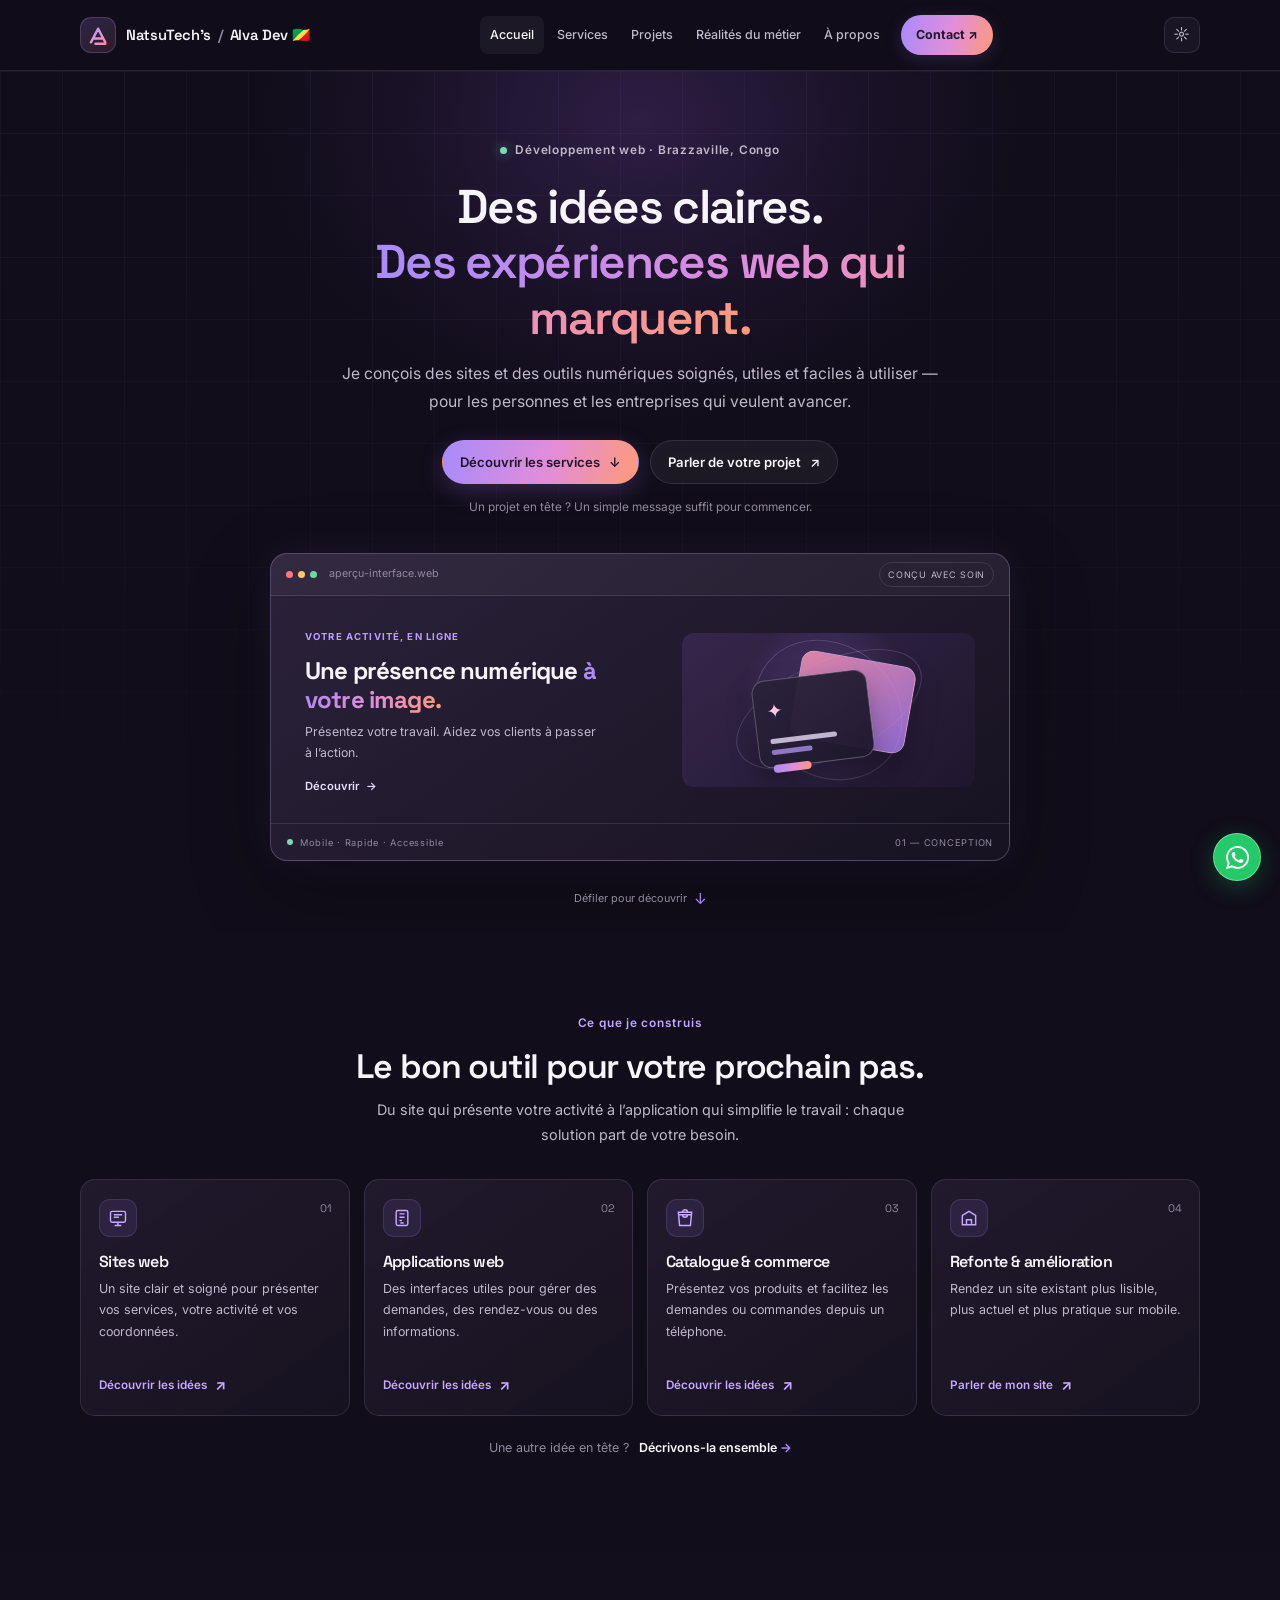
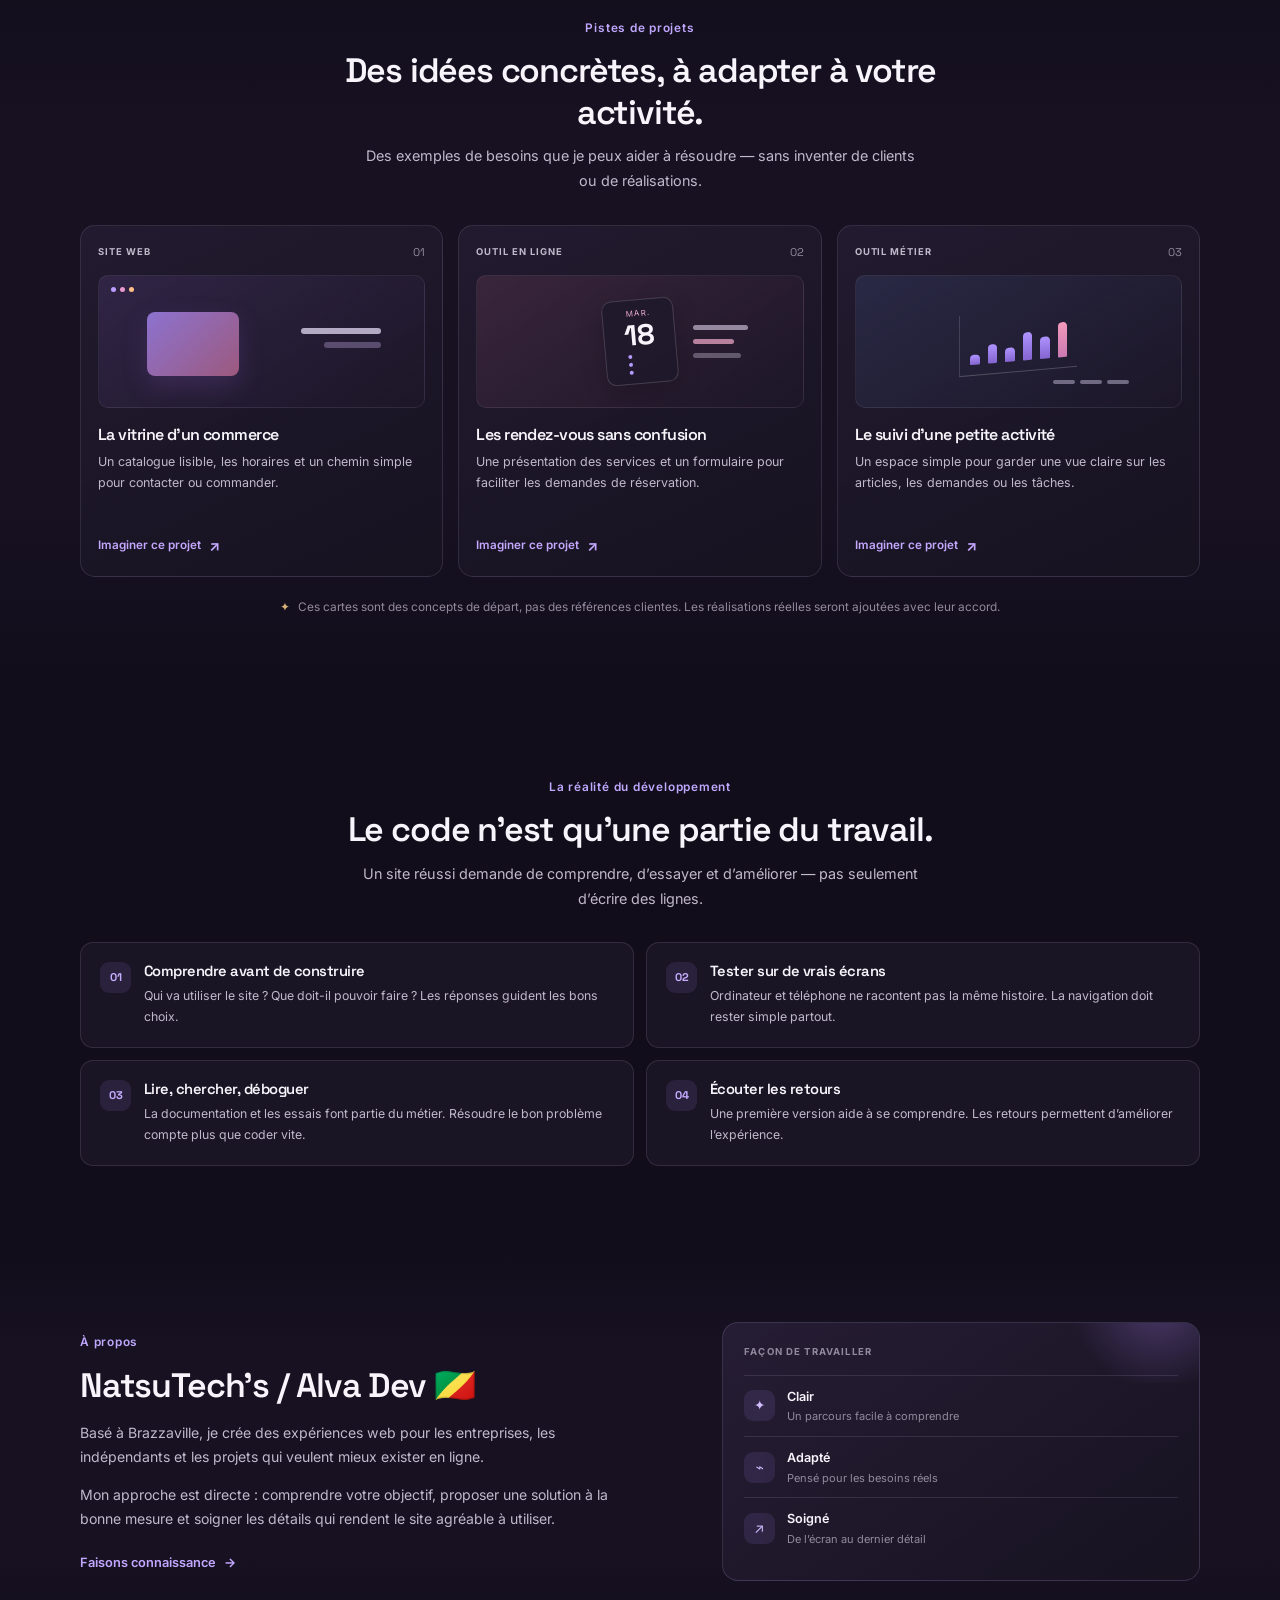
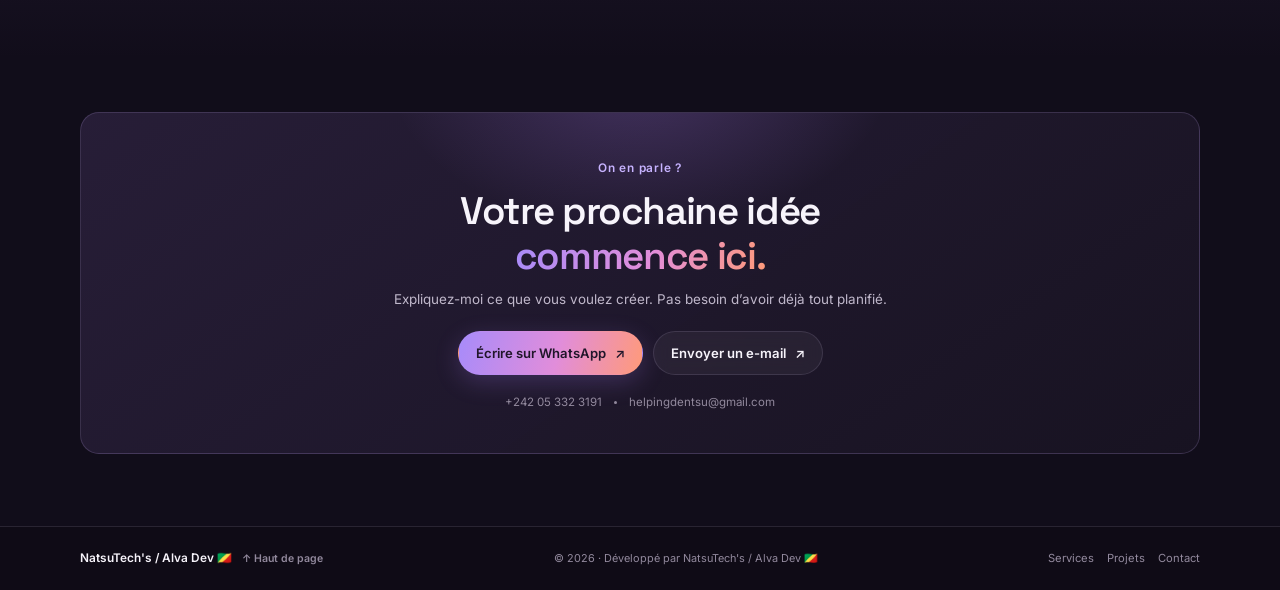
==== commit 7ad95287: "Restore scrolling single-page portfolio with reveal animations" ====
--- a/index.html
+++ b/index.html
@@ -3,66 +3,111 @@
 <head>
   <meta charset="utf-8">
   <meta name="viewport" content="width=device-width, initial-scale=1">
-  <meta name="theme-color" content="#0b0d10">
-  <meta name="description" content="NatsuTech's / Alva Dev : création de sites web et d’outils numériques adaptés à votre activité au Congo.">
-  <title>Accueil | NatsuTech's / Alva Dev 🇨🇬</title>
+  <meta name="theme-color" content="#110d1a">
+  <meta name="description" content="NatsuTech's / Alva Dev 🇨🇬 — création de sites web et d’outils numériques à Brazzaville, Congo.">
+  <title>NatsuTech's / Alva Dev 🇨🇬 — Développement web</title>
+  <link rel="preconnect" href="https://fonts.googleapis.com">
+  <link rel="preconnect" href="https://fonts.gstatic.com" crossorigin>
+  <link href="https://fonts.googleapis.com/css2?family=Inter:wght@400;500;600;700&family=Space+Grotesk:wght@500;600;700&display=swap" rel="stylesheet">
   <link rel="stylesheet" href="style.css">
+  <script src="script.js" defer></script>
 </head>
 <body>
-<a class="skip-link" href="#contenu">Aller au contenu</a>
-<header class="site-header">
+<a class="skip-link" href="#accueil">Aller au contenu</a>
+<header class="site-header" id="top">
   <div class="container header-inner">
-    <a class="brand" href="index.html" aria-label="NatsuTech's / Alva Dev — accueil">
-      <span class="brand-mark">NT</span><span class="brand-name">Natsu<span>Tech's</span></span><span class="brand-flag">/ Alva Dev 🇨🇬</span>
+    <a class="brand" href="#accueil" aria-label="NatsuTech's / Alva Dev, accueil">
+      <span class="brand-mark" aria-hidden="true"><svg viewBox="0 0 36 36" fill="none"><path d="M8 27 17.5 9 27 27M12 22h11M14 29h13" stroke="url(#brand-gradient)" stroke-width="3.4" stroke-linecap="round" stroke-linejoin="round"/><defs><linearGradient id="brand-gradient" x1="8" y1="9" x2="28" y2="28" gradientUnits="userSpaceOnUse"><stop stop-color="#b6a0ff"/><stop offset="1" stop-color="#ff8ca6"/></linearGradient></defs></svg></span>
+      <span class="brand-name">NatsuTech's <span class="brand-divider">/</span> Alva Dev <span class="brand-flag">🇨🇬</span></span>
     </a>
-    <nav class="site-nav" id="primary-navigation" aria-label="Navigation principale">
-      <a class="nav-link" href="index.html" aria-current="page">Accueil</a>
-      <a class="nav-link" href="services.html">Services</a>
-      <a class="nav-link" href="projets.html">Projets</a>
-      <a class="nav-link" href="realites.html">Réalités</a>
-      <a class="nav-link" href="apropos.html">À propos</a>
-      <a class="nav-link nav-link--cta" href="contact.html">Contact</a>
+    <nav class="menu" id="primary-navigation" aria-label="Navigation principale">
+      <a class="menu__link is-active" href="#accueil">Accueil</a>
+      <a class="menu__link" href="#services">Services</a>
+      <a class="menu__link" href="#projets">Projets</a>
+      <a class="menu__link" href="#realites">Réalités du métier</a>
+      <a class="menu__link" href="#apropos">À propos</a>
+      <a class="menu__link menu__link--cta" href="#contact">Contact <span aria-hidden="true">↗</span></a>
     </nav>
     <div class="header-actions">
-      <button class="theme-toggle" type="button" data-theme-toggle aria-label="Changer de thème">☀</button>
-      <button class="nav-toggle" type="button" data-menu-toggle aria-label="Ouvrir le menu" aria-controls="primary-navigation" aria-expanded="false"><span></span><span></span><span></span></button>
+      <button class="theme-btn" id="themeBtn" type="button" data-theme-toggle aria-label="Changer de thème">☼</button>
+      <button class="burger" id="burger" type="button" data-menu-toggle aria-label="Ouvrir le menu" aria-controls="primary-navigation" aria-expanded="false"><span></span><span></span><span></span></button>
     </div>
   </div>
 </header>
-<main id="contenu"><section class="hero"><div class="container hero-grid">
-  <div>
-    <span class="eyebrow"><span class="eyebrow-dot"></span> Développement web · Congo 🇨🇬</span>
-    <h1>Votre activité mérite un site qui <em>travaille pour vous.</em></h1>
-    <p class="lead">Je crée des sites web et des outils numériques simples à utiliser, pensés pour présenter votre activité, répondre à vos besoins et aider vos clients à vous contacter.</p>
-    <div class="button-row"><a class="button button--primary" href="contact.html">Parlons de votre projet <span aria-hidden="true">→</span></a><a class="button button--plain" href="services.html">Découvrir les services</a></div>
-  </div>
-  <aside class="hero-card" aria-label="Approche de travail">
-    <div class="card-top"><span class="card-kicker">NatsuTech's / Alva Dev</span><span class="status-pill">Congo · 🇨🇬</span></div>
-    <h2>Du besoin au site en ligne.</h2>
-    <p>Une démarche claire, du premier échange jusqu’aux derniers ajustements.</p>
-    <ul class="check-list"><li>Une expérience adaptée au téléphone</li><li>Des contenus clairs et une navigation simple</li><li>Un contact direct par e-mail ou WhatsApp</li></ul>
-  </aside>
-</div></section>
-<section class="section section--border"><div class="container">
-  <div class="section-heading"><span class="eyebrow">Ce que je peux construire</span><h2>Un outil adapté à votre activité</h2><p>Choisissez le bon point de départ : une présence professionnelle, un service en ligne ou un outil qui simplifie le quotidien.</p></div>
-  <div class="cards">
-    <a class="card" href="services.html"><span class="card-icon" aria-hidden="true">▣</span><h3>Site professionnel</h3><p>Présentez vos services, vos horaires et vos coordonnées sur tous les écrans.</p><span class="text-link">Explorer les services →</span></a>
-    <a class="card" href="services.html"><span class="card-icon" aria-hidden="true">⌘</span><h3>Application web</h3><p>Centralisez une tâche, une demande ou une information dans un outil conçu pour vous.</p><span class="text-link">Explorer les services →</span></a>
-    <a class="card" href="services.html"><span class="card-icon" aria-hidden="true">↗</span><h3>Catalogue & commandes</h3><p>Montrez vos produits et facilitez les demandes ou commandes depuis le mobile.</p><span class="text-link">Explorer les services →</span></a>
-  </div>
-</div></section>
-<section class="section section--border"><div class="container">
-  <div class="section-heading"><span class="eyebrow">Comment ça se passe</span><h2>Des étapes simples, sans jargon.</h2><p>On avance ensemble et on valide la direction avant d’ajouter des fonctions.</p></div>
-  <div class="process"><article class="step"><span class="step-number">01 / ÉCHANGE</span><h3>Comprendre</h3><p>On précise votre activité, vos clients et le problème à résoudre.</p></article><article class="step"><span class="step-number">02 / PLAN</span><h3>Organiser</h3><p>On choisit les pages, les fonctions et le contenu utiles.</p></article><article class="step"><span class="step-number">03 / CRÉATION</span><h3>Construire</h3><p>Je prépare une version à tester sur ordinateur et téléphone.</p></article><article class="step"><span class="step-number">04 / LIVRAISON</span><h3>Améliorer</h3><p>On ajuste les détails avant la mise en ligne.</p></article></div>
-</div></section>
-<section class="section section--border"><div class="container"><div class="callout"><div><h2>Vous avez une idée, même encore floue ?</h2><p>Décrivez-la simplement : on trouvera ensemble le bon format.</p></div><a class="button button--primary" href="contact.html">Me contacter <span aria-hidden="true">→</span></a></div></div></section></main>
-<footer class="site-footer">
-  <div class="container footer-inner">
-    <p>© <span data-year></span> <span class="footer-brand">NatsuTech's / Alva Dev 🇨🇬</span></p>
-    <p class="footer-credit">Développé par <strong>NatsuTech's / Alva Dev 🇨🇬</strong></p>
-    <nav class="footer-links" aria-label="Liens de pied de page"><a href="services.html">Services</a><a href="apropos.html">À propos</a><a href="contact.html">Contact</a></nav>
-  </div>
-</footer>
-<script src="script.js" defer></script>
+<main>
+  <section class="hero" id="accueil">
+    <div class="hero-grid" aria-hidden="true"></div><div class="hero-glow" aria-hidden="true"></div>
+    <div class="container hero__inner">
+      <div class="hero__copy reveal">
+        <span class="eyebrow"><span class="eyebrow-dot"></span> Développement web · Brazzaville, Congo</span>
+        <h1>Des idées claires.<br><span class="gradient-text">Des expériences web qui marquent.</span></h1>
+        <p class="hero__lead">Je conçois des sites et des outils numériques soignés, utiles et faciles à utiliser — pour les personnes et les entreprises qui veulent avancer.</p>
+        <div class="hero__actions"><a class="button button--primary" href="#services">Découvrir les services <span aria-hidden="true">↓</span></a><a class="button button--glass" href="#contact">Parler de votre projet <span aria-hidden="true">↗</span></a></div>
+        <p class="hero__note">Un projet en tête ? Un simple message suffit pour commencer.</p>
+      </div>
+      <div class="showcase reveal" aria-label="Aperçu d'une interface web">
+        <div class="showcase__bar"><div class="window-dots"><i></i><i></i><i></i></div><span>aperçu-interface.web</span><span class="showcase__badge">CONÇU AVEC SOIN</span></div>
+        <div class="showcase__body">
+          <div class="showcase__copy"><span class="showcase__label">VOTRE ACTIVITÉ, EN LIGNE</span><h2>Une présence numérique <span class="gradient-text">à votre image.</span></h2><p>Présentez votre travail. Aidez vos clients à passer à l’action.</p><span class="showcase__link">Découvrir <span aria-hidden="true">→</span></span></div>
+          <div class="showcase__visual" aria-hidden="true"><div class="orbit orbit--one"></div><div class="orbit orbit--two"></div><div class="visual-card visual-card--back"></div><div class="visual-card visual-card--front"><span class="visual-spark">✦</span><span class="visual-line visual-line--long"></span><span class="visual-line visual-line--short"></span><span class="visual-pill"></span></div></div>
+        </div>
+        <div class="showcase__foot"><span><i></i> Mobile · Rapide · Accessible</span><span>01 — CONCEPTION</span></div>
+      </div>
+    </div>
+    <a class="scroll-cue" href="#services"><span>Défiler pour découvrir</span><span aria-hidden="true">↓</span></a>
+  </section>
+
+  <section class="section" id="services">
+    <div class="container">
+      <div class="section-head reveal"><span class="eyebrow">Ce que je construis</span><h2>Le bon outil pour votre prochain pas.</h2><p>Du site qui présente votre activité à l’application qui simplifie le travail : chaque solution part de votre besoin.</p></div>
+      <div class="service-grid">
+        <a class="service-card reveal" href="#projets"><span class="service-icon"><svg viewBox="0 0 24 24" fill="none" stroke="currentColor" stroke-width="1.7"><rect x="3" y="4" width="18" height="13" rx="2"/><path d="M8 21h8M12 17v4M7 8h10M7 11h6"/></svg></span><span class="service-number">01</span><h3>Sites web</h3><p>Un site clair et soigné pour présenter vos services, votre activité et vos coordonnées.</p><span class="card-link">Découvrir les idées <b aria-hidden="true">↗</b></span></a>
+        <a class="service-card reveal" href="#projets"><span class="service-icon"><svg viewBox="0 0 24 24" fill="none" stroke="currentColor" stroke-width="1.7"><rect x="5" y="3" width="14" height="18" rx="2"/><path d="M9 7h6M9 11h6M9 15h3M10 18h4"/></svg></span><span class="service-number">02</span><h3>Applications web</h3><p>Des interfaces utiles pour gérer des demandes, des rendez-vous ou des informations.</p><span class="card-link">Découvrir les idées <b aria-hidden="true">↗</b></span></a>
+        <a class="service-card reveal" href="#projets"><span class="service-icon"><svg viewBox="0 0 24 24" fill="none" stroke="currentColor" stroke-width="1.7"><path d="M4 5h16l-1.5 16h-13L4 5Z"/><path d="M9 8a3 3 0 0 0 6 0M4 8h16M9 5a3 3 0 0 1 6 0"/></svg></span><span class="service-number">03</span><h3>Catalogue & commerce</h3><p>Présentez vos produits et facilitez les demandes ou commandes depuis un téléphone.</p><span class="card-link">Découvrir les idées <b aria-hidden="true">↗</b></span></a>
+        <a class="service-card reveal" href="#contact"><span class="service-icon"><svg viewBox="0 0 24 24" fill="none" stroke="currentColor" stroke-width="1.7"><path d="M4 20V9l8-5 8 5v11H4Z"/><path d="M9 20v-6h6v6M8 10h.01M12 10h.01M16 10h.01"/></svg></span><span class="service-number">04</span><h3>Refonte & amélioration</h3><p>Rendez un site existant plus lisible, plus actuel et plus pratique sur mobile.</p><span class="card-link">Parler de mon site <b aria-hidden="true">↗</b></span></a>
+      </div>
+      <div class="service-bottom reveal"><span>Une autre idée en tête ?</span><a href="#contact">Décrivons-la ensemble <b aria-hidden="true">→</b></a></div>
+    </div>
+  </section>
+
+  <section class="section section--soft" id="projets">
+    <div class="container">
+      <div class="section-head reveal"><span class="eyebrow">Pistes de projets</span><h2>Des idées concrètes, à adapter à votre activité.</h2><p>Des exemples de besoins que je peux aider à résoudre — sans inventer de clients ou de réalisations.</p></div>
+      <div class="project-grid">
+        <article class="project-card project-card--purple reveal"><div class="project-card__top"><span class="project-tag">SITE WEB</span><span class="project-mark">01</span></div><div class="project-graphic graphic--shop"><span class="graphic-window"><i></i><i></i><i></i></span><span class="graphic-block"></span><span class="graphic-line"></span><span class="graphic-line graphic-line--small"></span></div><h3>La vitrine d’un commerce</h3><p>Un catalogue lisible, les horaires et un chemin simple pour contacter ou commander.</p><a class="card-link" href="#contact">Imaginer ce projet <b aria-hidden="true">↗</b></a></article>
+        <article class="project-card project-card--rose reveal"><div class="project-card__top"><span class="project-tag">OUTIL EN LIGNE</span><span class="project-mark">02</span></div><div class="project-graphic graphic--booking"><div class="calendar"><span>MAR.</span><strong>18</strong><i></i><i></i><i></i></div><div class="calendar-lines"><b></b><b></b><b></b></div></div><h3>Les rendez-vous sans confusion</h3><p>Une présentation des services et un formulaire pour faciliter les demandes de réservation.</p><a class="card-link" href="#contact">Imaginer ce projet <b aria-hidden="true">↗</b></a></article>
+        <article class="project-card project-card--blue reveal"><div class="project-card__top"><span class="project-tag">OUTIL MÉTIER</span><span class="project-mark">03</span></div><div class="project-graphic graphic--dashboard"><div class="dash-graph"><i></i><i></i><i></i><i></i><i></i><i></i></div><div class="dash-row"><b></b><b></b><b></b></div></div><h3>Le suivi d’une petite activité</h3><p>Un espace simple pour garder une vue claire sur les articles, les demandes ou les tâches.</p><a class="card-link" href="#contact">Imaginer ce projet <b aria-hidden="true">↗</b></a></article>
+      </div>
+      <p class="project-note reveal"><span aria-hidden="true">✦</span> Ces cartes sont des concepts de départ, pas des références clientes. Les réalisations réelles seront ajoutées avec leur accord.</p>
+    </div>
+  </section>
+
+  <section class="section" id="realites">
+    <div class="container">
+      <div class="section-head reveal"><span class="eyebrow">La réalité du développement</span><h2>Le code n’est qu’une partie du travail.</h2><p>Un site réussi demande de comprendre, d’essayer et d’améliorer — pas seulement d’écrire des lignes.</p></div>
+      <div class="reality-grid">
+        <article class="reality-card reveal"><span class="reality-icon">01</span><div><h3>Comprendre avant de construire</h3><p>Qui va utiliser le site ? Que doit-il pouvoir faire ? Les réponses guident les bons choix.</p></div></article>
+        <article class="reality-card reveal"><span class="reality-icon">02</span><div><h3>Tester sur de vrais écrans</h3><p>Ordinateur et téléphone ne racontent pas la même histoire. La navigation doit rester simple partout.</p></div></article>
+        <article class="reality-card reveal"><span class="reality-icon">03</span><div><h3>Lire, chercher, déboguer</h3><p>La documentation et les essais font partie du métier. Résoudre le bon problème compte plus que coder vite.</p></div></article>
+        <article class="reality-card reveal"><span class="reality-icon">04</span><div><h3>Écouter les retours</h3><p>Une première version aide à se comprendre. Les retours permettent d’améliorer l’expérience.</p></div></article>
+      </div>
+    </div>
+  </section>
+
+  <section class="section section--soft" id="apropos">
+    <div class="container about-grid">
+      <div class="about-copy reveal"><span class="eyebrow">À propos</span><h2>NatsuTech's / Alva Dev 🇨🇬</h2><p>Basé à Brazzaville, je crée des expériences web pour les entreprises, les indépendants et les projets qui veulent mieux exister en ligne.</p><p>Mon approche est directe : comprendre votre objectif, proposer une solution à la bonne mesure et soigner les détails qui rendent le site agréable à utiliser.</p><a class="text-link" href="#contact">Faisons connaissance <b aria-hidden="true">→</b></a></div>
+      <div class="about-panel reveal"><div class="about-panel__shine"></div><span class="about-panel__label">FAÇON DE TRAVAILLER</span><div class="about-value"><span>✦</span><div><strong>Clair</strong><small>Un parcours facile à comprendre</small></div></div><div class="about-value"><span>⌁</span><div><strong>Adapté</strong><small>Pensé pour les besoins réels</small></div></div><div class="about-value"><span>↗</span><div><strong>Soigné</strong><small>De l’écran au dernier détail</small></div></div></div>
+    </div>
+  </section>
+
+  <section class="section contact-section" id="contact">
+    <div class="container">
+      <div class="contact-panel reveal"><div class="contact-glow"></div><span class="eyebrow">On en parle ?</span><h2>Votre prochaine idée<br><span class="gradient-text">commence ici.</span></h2><p>Expliquez-moi ce que vous voulez créer. Pas besoin d’avoir déjà tout planifié.</p><div class="contact-actions"><a class="button button--primary" href="https://wa.me/242053323191?text=Bonjour%2C%20je%20voudrais%20parler%20d%E2%80%99un%20projet%20web." target="_blank" rel="noopener noreferrer">Écrire sur WhatsApp <span aria-hidden="true">↗</span></a><a class="button button--glass" href="mailto:helpingdentsu@gmail.com?subject=Projet%20web">Envoyer un e-mail <span aria-hidden="true">↗</span></a></div><div class="contact-details"><a href="tel:+242053323191">+242 05 332 3191</a><span></span><a href="mailto:helpingdentsu@gmail.com">helpingdentsu@gmail.com</a></div></div>
+    </div>
+  </section>
+</main>
+<footer class="footer"><div class="container footer-inner"><a class="footer-brand" href="#accueil">NatsuTech's / Alva Dev 🇨🇬 <span>↑ Haut de page</span></a><p>© <span id="year"></span> · Développé par NatsuTech's / Alva Dev 🇨🇬</p><nav aria-label="Liens de pied de page"><a href="#services">Services</a><a href="#projets">Projets</a><a href="#contact">Contact</a></nav></div></footer>
+<a class="whatsapp-fab" href="https://wa.me/242053323191" target="_blank" rel="noopener noreferrer" aria-label="Contacter sur WhatsApp"><svg viewBox="0 0 24 24" fill="currentColor" aria-hidden="true"><path d="M20.5 3.5A11.86 11.86 0 0 0 12.06 0C5.48 0 .12 5.34.12 11.91c0 2.1.55 4.15 1.6 5.96L0 24l6.3-1.65a11.98 11.98 0 0 0 5.75 1.47h.01c6.57 0 11.93-5.35 11.94-11.92a11.84 11.84 0 0 0-3.5-8.4ZM12.06 21.8h-.01a9.94 9.94 0 0 1-5.07-1.39l-.36-.21-3.74.98 1-3.64-.24-.37a9.86 9.86 0 0 1-1.52-5.27c0-5.49 4.47-9.95 9.95-9.95a9.9 9.9 0 0 1 7.04 2.92 9.9 9.9 0 0 1 2.91 7.05c0 5.49-4.47 9.95-9.96 9.95Zm5.46-7.45c-.3-.15-1.77-.87-2.05-.97-.28-.1-.48-.15-.68.15-.2.3-.78.97-.95 1.17-.17.2-.35.22-.65.07-.3-.15-1.26-.46-2.4-1.46-.89-.79-1.49-1.77-1.66-2.07-.18-.3-.02-.46.13-.61.13-.13.3-.35.45-.52.15-.18.2-.3.3-.5.1-.2.05-.37-.02-.52-.08-.15-.68-1.62-.93-2.22-.24-.58-.48-.5-.67-.51h-.58c-.2 0-.52.08-.8.37-.27.3-1.04 1.02-1.04 2.49 0 1.47 1.07 2.89 1.22 3.09.15.2 2.1 3.2 5.08 4.48.71.3 1.27.49 1.71.62.72.23 1.37.2 1.89.12.58-.09 1.77-.73 2.02-1.44.25-.72.25-1.33.18-1.46-.08-.13-.28-.2-.58-.35Z"/></svg></a>
 </body>
 </html>
--- a/style.css
+++ b/style.css
@@ -1,8 +1,19 @@
-@import url('https://fonts.googleapis.com/css2?family=DM+Sans:wght@400;500;600;700&family=Space+Grotesk:wght@500;600;700&display=swap');
-:root{color-scheme:dark;--bg:#0b0d10;--panel:#12161b;--panel-2:#171c22;--line:#252c34;--text:#f5f7fa;--muted:#aab3bd;--soft:#77818c;--accent:#ff784f;--gold:#ffc857;--green:#71d6a3;--shadow:0 22px 60px rgba(0,0,0,.28);font-family:'DM Sans',system-ui,sans-serif;font-synthesis:none;text-rendering:optimizeLegibility;-webkit-font-smoothing:antialiased}
-:root[data-theme='light']{color-scheme:light;--bg:#f7f8fa;--panel:#fff;--panel-2:#f0f2f5;--line:#dfe4e9;--text:#151a20;--muted:#4d5965;--soft:#687482;--accent:#d84f2c;--gold:#a86700;--green:#17844d;--shadow:0 22px 50px rgba(23,35,47,.09)}
-*,*::before,*::after{box-sizing:border-box}html{min-width:320px;scroll-behavior:auto}body{margin:0;background:var(--bg);color:var(--text);line-height:1.65}a{color:inherit;text-decoration:none}button{font:inherit;color:inherit}.container{width:min(1120px,calc(100% - 40px));margin-inline:auto}.skip-link{position:absolute;left:-999px;top:8px;z-index:20;padding:10px 14px;background:var(--text);color:var(--bg);border-radius:8px}.skip-link:focus{left:12px}.site-header{position:sticky;top:0;z-index:10;background:color-mix(in srgb,var(--bg) 92%,transparent);backdrop-filter:blur(16px);border-bottom:1px solid var(--line)}.header-inner{min-height:76px;display:flex;align-items:center;justify-content:space-between;gap:24px}.brand{display:inline-flex;align-items:center;gap:11px;font-family:'Space Grotesk',sans-serif;font-weight:700;letter-spacing:-.03em}.brand-mark{width:40px;height:40px;border-radius:12px;display:grid;place-items:center;background:linear-gradient(135deg,var(--accent),var(--gold));color:#15100d;font-size:.84rem}.brand-name{font-size:1rem}.brand-name span{color:var(--accent)}.brand-flag{font-family:system-ui,sans-serif}.site-nav{display:flex;align-items:center;gap:4px}.nav-link{padding:9px 12px;border-radius:9px;color:var(--muted);font-size:.9rem;font-weight:600;transition:color .18s,background .18s}.nav-link:hover,.nav-link[aria-current='page']{background:var(--panel-2);color:var(--text)}.nav-link--cta{margin-left:7px;background:var(--accent);color:#21110c}.nav-link--cta:hover,.nav-link--cta[aria-current='page']{background:var(--accent);color:#21110c}.header-actions{display:flex;align-items:center;gap:9px}.theme-toggle,.nav-toggle{width:40px;height:40px;border:1px solid var(--line);border-radius:11px;background:var(--panel);display:grid;place-items:center;cursor:pointer}.theme-toggle:hover,.nav-toggle:hover{border-color:var(--accent)}.theme-toggle{font-size:1.05rem}.nav-toggle{display:none;gap:4px}.nav-toggle span{display:block;width:17px;height:2px;background:currentColor;border-radius:2px}.hero{padding:80px 0 70px;position:relative;overflow:hidden}.hero::before{content:'';position:absolute;width:540px;height:540px;right:-190px;top:-250px;background:radial-gradient(circle,rgba(255,120,79,.16),transparent 68%);pointer-events:none}.hero-grid{display:grid;grid-template-columns:1.14fr .86fr;align-items:center;gap:65px;position:relative}.eyebrow{display:inline-flex;align-items:center;gap:9px;color:var(--accent);font-size:.78rem;letter-spacing:.12em;text-transform:uppercase;font-weight:700}.eyebrow-dot{width:8px;height:8px;border-radius:50%;background:var(--green);box-shadow:0 0 0 4px color-mix(in srgb,var(--green) 15%,transparent)}h1,h2,h3,p{margin-top:0}h1,h2,h3{font-family:'Space Grotesk',sans-serif;line-height:1.14;letter-spacing:-.035em}h1{max-width:750px;margin:18px 0 20px;font-size:clamp(2.55rem,6vw,4.65rem)}h1 em{font-style:normal;color:var(--accent)}.lead{max-width:650px;color:var(--muted);font-size:1.1rem;line-height:1.75}.button-row{display:flex;flex-wrap:wrap;gap:11px;margin-top:28px}.button{display:inline-flex;align-items:center;justify-content:center;gap:9px;min-height:47px;padding:11px 17px;border:1px solid var(--line);border-radius:11px;background:var(--panel);font-size:.92rem;font-weight:700;transition:transform .18s,border-color .18s,background .18s}.button:hover{transform:translateY(-2px);border-color:var(--accent)}.button--primary{background:var(--accent);border-color:var(--accent);color:#21110c}.button--primary:hover{background:#ff906d;border-color:#ff906d}.button--plain{background:transparent}.hero-card{padding:26px;border:1px solid var(--line);border-radius:20px;background:linear-gradient(145deg,var(--panel),var(--panel-2));box-shadow:var(--shadow)}.card-top{display:flex;align-items:center;justify-content:space-between;gap:12px;padding-bottom:18px;border-bottom:1px solid var(--line)}.card-kicker,.small-label{font-size:.72rem;color:var(--soft);letter-spacing:.12em;text-transform:uppercase;font-weight:700}.status-pill,.concept-pill{display:inline-flex;align-items:center;gap:7px;border:1px solid var(--line);border-radius:999px;padding:6px 10px;color:var(--muted);font-size:.75rem;font-weight:700}.status-pill::before{content:'';width:7px;height:7px;border-radius:50%;background:var(--green)}.hero-card h2{margin:22px 0 10px;font-size:1.45rem}.hero-card p{color:var(--muted);font-size:.92rem}.check-list{margin:20px 0 0;padding:0;list-style:none;display:grid;gap:12px}.check-list li{display:flex;gap:10px;align-items:flex-start;color:var(--muted);font-size:.9rem}.check-list li::before{content:'✓';color:var(--green);font-weight:800}.section{padding:68px 0}.section--border{border-top:1px solid var(--line)}.section-heading{max-width:700px;margin-bottom:30px}.section-heading h2,.page-heading h1{font-size:clamp(2rem,4vw,3.25rem);margin:12px 0}.section-heading p,.page-heading p{color:var(--muted);font-size:1.02rem;max-width:680px}.cards{display:grid;grid-template-columns:repeat(3,minmax(0,1fr));gap:16px}.card{padding:24px;border:1px solid var(--line);border-radius:16px;background:var(--panel);transition:transform .2s,border-color .2s,background .2s}.card:hover{transform:translateY(-3px);border-color:var(--accent)}.card-icon{width:43px;height:43px;border-radius:12px;display:grid;place-items:center;background:color-mix(in srgb,var(--accent) 14%,var(--panel));color:var(--accent);font-size:1.25rem;margin-bottom:18px}.card h3{font-size:1.16rem;margin-bottom:9px}.card p{color:var(--muted);font-size:.92rem;margin-bottom:14px}.text-link{display:inline-flex;gap:8px;align-items:center;color:var(--accent);font-weight:700;font-size:.88rem}.text-link:hover{text-decoration:underline;text-underline-offset:4px}.process{display:grid;grid-template-columns:repeat(4,minmax(0,1fr));gap:14px}.step{padding:20px 18px;border-top:2px solid var(--accent);background:var(--panel);border-radius:0 0 13px 13px}.step-number{display:block;margin-bottom:12px;color:var(--accent);font-family:'Space Grotesk',sans-serif;font-size:.8rem;font-weight:700}.step h3{font-size:1.02rem;margin-bottom:7px}.step p{color:var(--muted);font-size:.86rem;margin:0}.callout{display:flex;align-items:center;justify-content:space-between;gap:24px;padding:30px;border:1px solid var(--line);border-radius:18px;background:linear-gradient(115deg,var(--panel),var(--panel-2))}.callout h2{font-size:1.55rem;margin:0 0 7px}.callout p{color:var(--muted);margin:0}.page-main{padding:66px 0 80px}.page-heading{margin-bottom:38px}.page-heading h1{max-width:800px}.page-heading p{margin-bottom:0}.feature-grid{display:grid;grid-template-columns:repeat(2,minmax(0,1fr));gap:16px}.feature-card{padding:25px;border:1px solid var(--line);border-radius:16px;background:var(--panel)}.feature-card h2,.feature-card h3{font-size:1.18rem;margin:13px 0 9px}.feature-card p{color:var(--muted);margin:0}.tag-row{display:flex;flex-wrap:wrap;gap:7px;margin-top:16px}.tag{padding:5px 9px;border:1px solid var(--line);border-radius:7px;color:var(--soft);font-size:.74rem;font-weight:600}.notice{padding:15px 17px;margin:0 0 22px;border-left:3px solid var(--gold);border-radius:0 10px 10px 0;background:color-mix(in srgb,var(--gold) 10%,var(--panel));color:var(--muted);font-size:.9rem}.project-card{display:flex;flex-direction:column;min-height:250px}.project-card .project-foot{display:flex;align-items:center;justify-content:space-between;gap:10px;margin-top:auto;padding-top:18px}.concept-pill{color:var(--gold);border-color:color-mix(in srgb,var(--gold) 30%,var(--line))}.reality-list{display:grid;gap:13px}.reality-item{display:grid;grid-template-columns:58px 1fr;gap:18px;padding:22px;border:1px solid var(--line);border-radius:15px;background:var(--panel)}.reality-num{font-family:'Space Grotesk',sans-serif;font-size:1.5rem;font-weight:700;color:var(--accent)}.reality-item h2{font-size:1.1rem;margin:2px 0 7px}.reality-item p{color:var(--muted);margin:0}.split{display:grid;grid-template-columns:1.15fr .85fr;gap:38px;align-items:start}.prose p{color:var(--muted)}.prose p strong{color:var(--text)}.info-stack{display:grid;gap:11px}.info-box{padding:18px;border:1px solid var(--line);border-radius:13px;background:var(--panel)}.info-box span{display:block;color:var(--soft);font-size:.73rem;text-transform:uppercase;letter-spacing:.1em;font-weight:700;margin-bottom:5px}.info-box strong{font-size:.94rem}.contact-grid{display:grid;grid-template-columns:repeat(3,minmax(0,1fr));gap:14px}.contact-option{padding:24px;border:1px solid var(--line);border-radius:16px;background:var(--panel);transition:transform .2s,border-color .2s}.contact-option:hover{transform:translateY(-3px);border-color:var(--accent)}.contact-option .card-icon{margin-bottom:14px}.contact-option h2{font-size:1.16rem;margin:0 0 7px}.contact-option p{color:var(--muted);font-size:.88rem;margin:0 0 12px}.site-footer{border-top:1px solid var(--line);padding:25px 0;color:var(--soft);font-size:.82rem}.footer-inner{display:flex;justify-content:space-between;align-items:center;gap:14px;flex-wrap:wrap}.footer-brand{color:var(--text);font-weight:700}.footer-inner p{margin:0}.footer-links{display:flex;gap:16px;flex-wrap:wrap}.footer-links a:hover{color:var(--text)}.footer-credit strong{color:var(--muted)}:focus-visible{outline:3px solid var(--gold);outline-offset:3px}
-@media(max-width:900px){.header-inner{gap:12px}.site-nav{gap:0}.nav-link{padding:8px 9px;font-size:.84rem}.hero-grid{gap:32px}.cards{grid-template-columns:repeat(2,minmax(0,1fr))}.contact-grid{grid-template-columns:repeat(2,minmax(0,1fr))}}
-@media(max-width:720px){.container{width:min(100% - 30px,560px)}.header-inner{min-height:68px}.brand-mark{width:36px;height:36px}.nav-toggle{display:grid}.header-actions{margin-left:auto}.site-nav{position:absolute;top:calc(100% + 1px);left:0;right:0;display:none;align-items:stretch;flex-direction:column;padding:10px 15px 15px;background:var(--bg);border-bottom:1px solid var(--line)}.site-nav.is-open{display:flex}.nav-link{padding:12px 13px;font-size:.94rem}.nav-link--cta{margin:5px 0 0;text-align:center}.hero{padding:57px 0 48px}.hero-grid,.split{grid-template-columns:1fr;gap:30px}h1{font-size:clamp(2.45rem,11vw,3.8rem)}.lead{font-size:1rem}.hero-card{padding:22px}.section{padding:52px 0}.page-main{padding:48px 0 60px}.page-heading{margin-bottom:28px}.cards,.feature-grid,.contact-grid{grid-template-columns:1fr}.process{grid-template-columns:repeat(2,minmax(0,1fr))}.callout{align-items:flex-start;flex-direction:column;padding:23px}.reality-item{grid-template-columns:39px 1fr;gap:12px;padding:18px}}
-@media(max-width:420px){.brand-name{font-size:.9rem}.brand{gap:8px}.brand-flag{display:none}.button-row .button{width:100%}.process{grid-template-columns:1fr}.footer-inner{align-items:flex-start;flex-direction:column}}
-@media(prefers-reduced-motion:reduce){*,*::before,*::after{scroll-behavior:auto!important;transition:none!important;animation:none!important}}
+@import url('https://fonts.googleapis.com/css2?family=Inter:wght@400;500;600;700&family=Space+Grotesk:wght@500;600;700&display=swap');
+:root{color-scheme:dark;--bg:#110d1a;--bg-deep:#0e0b15;--panel:#1a1524;--panel-raised:#211a2c;--line:rgba(224,211,255,.12);--text:#f7f4fb;--muted:#c0b8cb;--subtle:#92899d;--purple:#aa8bff;--pink:#fa91ad;--coral:#ff9d79;--green:#78dbb5;--gradient:linear-gradient(105deg,#a78bfa 0%,#e18dda 54%,#ff9a79 100%);font-family:'Inter',system-ui,sans-serif;font-synthesis:none;text-rendering:optimizeLegibility;-webkit-font-smoothing:antialiased}
+:root[data-theme='light']{color-scheme:light;--bg:#faf8fd;--bg-deep:#f2eef8;--panel:#fff;--panel-raised:#f7f3fc;--line:rgba(64,39,93,.13);--text:#21192b;--muted:#51475d;--subtle:#71677b;--purple:#7654dc;--pink:#c05c9e;--coral:#d76545;--green:#187b64;--gradient:linear-gradient(105deg,#7552df,#c75c9b 55%,#d76645)}
+*,*::before,*::after{box-sizing:border-box}html{scroll-behavior:smooth;scroll-padding-top:84px}body{margin:0;min-width:320px;overflow-x:hidden;background:var(--bg);color:var(--text);font-size:15px;line-height:1.7}a{color:inherit;text-decoration:none}button{font:inherit;color:inherit}svg{display:block}.container{width:min(1120px,calc(100% - 44px));margin-inline:auto}.skip-link{position:absolute;top:8px;left:-999px;z-index:100;padding:9px 14px;background:var(--text);color:var(--bg);border-radius:9px}.skip-link:focus{left:12px}:focus-visible{outline:3px solid var(--coral);outline-offset:4px}
+.site-header{position:sticky;top:0;z-index:40;background:color-mix(in srgb,var(--bg) 88%,transparent);border-bottom:1px solid var(--line);backdrop-filter:blur(18px);-webkit-backdrop-filter:blur(18px)}.header-inner{min-height:70px;display:flex;align-items:center;justify-content:space-between;gap:22px}.brand{display:inline-flex;align-items:center;gap:10px;flex-shrink:0}.brand-mark{width:36px;height:36px;border-radius:11px;background:linear-gradient(145deg,rgba(167,139,250,.2),rgba(250,145,173,.12));border:1px solid rgba(188,158,255,.22);display:grid;place-items:center}.brand-mark svg{width:27px;height:27px}.brand-name{font-family:'Space Grotesk',sans-serif;font-size:.92rem;letter-spacing:-.025em;font-weight:600;white-space:nowrap}.brand-divider{margin:0 3px;color:var(--subtle)}.brand-flag{font-family:system-ui,sans-serif;font-size:.92rem}.menu{display:flex;align-items:center;gap:3px}.menu__link{padding:8px 10px;border-radius:8px;color:var(--muted);font-size:.78rem;font-weight:500;transition:color .2s,background .2s}.menu__link:hover,.menu__link.is-active{color:var(--text);background:rgba(255,255,255,.055)}.menu__link--cta{margin-left:8px;padding:9px 15px;background:var(--gradient);color:#21172b;font-weight:700;border-radius:999px;box-shadow:0 4px 18px rgba(174,126,250,.18)}.menu__link--cta:hover,.menu__link--cta.is-active{color:#21172b;background:var(--gradient);filter:brightness(1.08)}.header-actions{display:flex;align-items:center;gap:8px}.theme-btn,.burger{width:36px;height:36px;border:1px solid var(--line);border-radius:10px;background:var(--panel);display:grid;place-items:center;cursor:pointer;transition:border-color .2s}.theme-btn:hover,.burger:hover{border-color:var(--purple)}.theme-btn{font-size:1rem;color:var(--muted)}.burger{display:none;align-content:center;gap:4px}.burger span{width:16px;height:1.5px;border-radius:2px;background:currentColor;transition:transform .2s,opacity .2s}.burger.open span:first-child{transform:translateY(5.5px) rotate(45deg)}.burger.open span:nth-child(2){opacity:0}.burger.open span:last-child{transform:translateY(-5.5px) rotate(-45deg)}
+.hero{min-height:680px;position:relative;isolation:isolate;overflow:hidden;display:flex;align-items:center;padding:65px 0 70px}.hero-grid{position:absolute;inset:0;z-index:-2;background-image:linear-gradient(rgba(187,159,255,.055) 1px,transparent 1px),linear-gradient(90deg,rgba(187,159,255,.055) 1px,transparent 1px);background-size:62px 62px;mask-image:linear-gradient(180deg,#000 5%,rgba(0,0,0,.65) 48%,transparent 100%)}.hero-glow{position:absolute;z-index:-1;width:760px;height:600px;left:50%;top:-250px;transform:translateX(-50%);background:radial-gradient(ellipse,rgba(117,74,179,.28),rgba(117,74,179,.09) 42%,transparent 72%);pointer-events:none}.hero__inner{display:flex;flex-direction:column;align-items:center;text-align:center}.hero__copy{max-width:760px}.eyebrow{display:inline-flex;align-items:center;gap:8px;color:var(--muted);font-size:.74rem;letter-spacing:.065em;font-weight:600}.eyebrow-dot{width:7px;height:7px;border-radius:50%;background:var(--green);box-shadow:0 0 12px rgba(120,219,181,.6)}h1,h2,h3{font-family:'Space Grotesk',sans-serif;line-height:1.22;letter-spacing:-.035em}h1{margin:17px 0 14px;font-size:clamp(2.1rem,3.7vw,3.05rem);font-weight:600;line-height:1.18}.gradient-text{background:var(--gradient);-webkit-background-clip:text;background-clip:text;color:transparent}.hero__lead{max-width:620px;margin:0 auto;color:var(--muted);font-size:.98rem;line-height:1.8}.hero__actions{display:flex;justify-content:center;flex-wrap:wrap;gap:11px;margin-top:23px}.button{display:inline-flex;align-items:center;justify-content:center;gap:9px;min-height:42px;padding:10px 17px;border:1px solid var(--line);border-radius:999px;font-size:.82rem;font-weight:600;transition:transform .18s,filter .18s,border-color .18s,background .18s}.button:hover{transform:translateY(-2px);filter:brightness(1.08)}.button--primary{border-color:transparent;background:var(--gradient);color:#20162a;box-shadow:0 7px 25px rgba(174,126,250,.22)}.button--glass{background:rgba(255,255,255,.05);color:var(--text);backdrop-filter:blur(8px)}.button--glass:hover{border-color:rgba(185,155,255,.42)}.hero__note{margin:13px 0 0;color:var(--subtle);font-size:.74rem}.showcase{width:min(740px,100%);margin:36px auto 0;overflow:hidden;border:1px solid rgba(213,197,242,.27);border-radius:17px;background:linear-gradient(145deg,rgba(44,35,60,.97),rgba(24,19,34,.97));box-shadow:0 24px 80px rgba(0,0,0,.32),0 0 45px rgba(151,116,221,.11);text-align:left}.showcase__bar{height:42px;padding:0 15px;display:flex;align-items:center;gap:12px;border-bottom:1px solid var(--line);background:rgba(255,255,255,.035);color:var(--subtle);font-size:.67rem}.window-dots{display:flex;gap:5px}.window-dots i{width:7px;height:7px;border-radius:50%;background:#ff777a}.window-dots i:nth-child(2){background:#ffc66d}.window-dots i:nth-child(3){background:#72d5a6}.showcase__badge{margin-left:auto;padding:4px 8px;border:1px solid var(--line);border-radius:99px;color:var(--muted);font-size:.56rem;letter-spacing:.08em}.showcase__body{min-height:208px;padding:26px 34px;display:grid;grid-template-columns:1fr .82fr;align-items:center;gap:20px}.showcase__copy{max-width:340px}.showcase__label{color:#bb9dff;font-size:.6rem;letter-spacing:.12em;font-weight:700}.showcase__copy h2{max-width:320px;margin:8px 0;font-size:1.5rem;line-height:1.22}.showcase__copy p{max-width:295px;margin:0;color:var(--muted);font-size:.77rem}.showcase__link{display:inline-flex;gap:7px;align-items:center;margin-top:13px;color:#e7dfff;font-size:.7rem;font-weight:600}.showcase__visual{height:154px;position:relative;display:grid;place-items:center;overflow:hidden;border-radius:12px;background:radial-gradient(circle at 50% 45%,rgba(172,135,252,.3),transparent 52%),linear-gradient(135deg,rgba(72,51,104,.5),rgba(44,30,67,.3))}.orbit{position:absolute;border:1px solid rgba(220,196,255,.19);border-radius:50%;transform:rotate(-25deg)}.orbit--one{width:200px;height:95px}.orbit--two{width:155px;height:132px;transform:rotate(36deg)}.visual-card{position:absolute;width:116px;height:88px;border-radius:13px;border:1px solid rgba(255,255,255,.25);box-shadow:0 12px 28px rgba(0,0,0,.3)}.visual-card--back{background:linear-gradient(145deg,rgba(248,147,181,.85),rgba(178,130,255,.75));transform:translate(24px,-8px) rotate(10deg)}.visual-card--front{padding:14px 12px;background:linear-gradient(145deg,rgba(42,34,59,.96),rgba(30,24,44,.96));transform:translate(-16px,9px) rotate(-7deg)}.visual-spark{display:block;margin-bottom:11px;color:#ffc8de;font-size:1.2rem}.visual-line{display:block;height:5px;margin:6px 0;border-radius:4px;background:rgba(238,228,255,.77)}.visual-line--long{width:74%}.visual-line--short{width:46%;background:rgba(188,159,255,.7)}.visual-pill{display:block;width:38px;height:8px;margin-top:10px;border-radius:8px;background:var(--gradient)}.showcase__foot{min-height:37px;padding:0 16px;display:flex;align-items:center;justify-content:space-between;border-top:1px solid var(--line);color:var(--subtle);font-size:.58rem;letter-spacing:.08em}.showcase__foot span:first-child{display:flex;align-items:center;gap:7px}.showcase__foot i{width:6px;height:6px;border-radius:50%;background:var(--green)}.scroll-cue{position:absolute;bottom:20px;left:50%;transform:translateX(-50%);display:flex;align-items:center;gap:7px;color:var(--subtle);font-size:.68rem}.scroll-cue span:last-child{color:var(--purple);font-size:.95rem;animation:nudge 1.8s ease-in-out infinite}@keyframes nudge{50%{transform:translateY(4px)}}
+.section{padding:78px 0;scroll-margin-top:78px}.section--soft{background:linear-gradient(180deg,transparent,rgba(126,93,171,.055) 25%,rgba(126,93,171,.055) 75%,transparent)}.section-head{max-width:660px;margin:0 auto 31px;text-align:center}.section-head .eyebrow{color:#c0a8ff}.section-head h2,.about-copy h2{margin:11px 0 10px;font-size:clamp(1.65rem,2.65vw,2.12rem);font-weight:600}.section-head p{max-width:570px;margin:0 auto;color:var(--muted);font-size:.9rem;line-height:1.75}.service-grid{display:grid;grid-template-columns:repeat(4,minmax(0,1fr));gap:14px}.service-card{min-height:237px;position:relative;display:flex;flex-direction:column;padding:19px 18px 17px;border:1px solid var(--line);border-radius:15px;background:linear-gradient(145deg,rgba(34,27,46,.92),rgba(24,19,33,.95));transition:transform .22s,border-color .22s,background .22s}.service-card:hover{transform:translateY(-4px);border-color:rgba(184,153,255,.48);background:linear-gradient(145deg,rgba(42,32,59,.98),rgba(26,20,38,.98))}.service-icon{width:38px;height:38px;margin-bottom:15px;display:grid;place-items:center;border:1px solid rgba(178,146,255,.15);border-radius:11px;background:rgba(157,120,236,.11);color:#c6aaff}.service-icon svg{width:20px;height:20px}.service-number{position:absolute;top:19px;right:17px;color:var(--subtle);font-family:'Space Grotesk',sans-serif;font-size:.68rem}.service-card h3,.project-card h3{margin:0 0 7px;font-size:1rem;font-weight:600}.service-card p,.project-card p{margin:0;color:var(--muted);font-size:.78rem;line-height:1.7}.card-link{display:inline-flex;align-items:center;gap:8px;margin-top:auto;padding-top:15px;color:#c4a8ff;font-size:.73rem;font-weight:600}.card-link b{font-size:.9rem;transition:transform .2s}.card-link:hover b{transform:translate(2px,-2px)}.service-bottom{display:flex;align-items:center;justify-content:center;gap:10px;margin-top:21px;color:var(--subtle);font-size:.78rem}.service-bottom a{color:var(--text);font-weight:600}.service-bottom b{color:var(--purple)}
+.project-grid{display:grid;grid-template-columns:repeat(3,minmax(0,1fr));gap:15px}.project-card{min-height:352px;display:flex;flex-direction:column;padding:17px;border:1px solid var(--line);border-radius:15px;background:linear-gradient(155deg,rgba(35,28,49,.95),rgba(23,19,32,.97));transition:transform .22s,border-color .22s}.project-card:hover{transform:translateY(-3px);border-color:rgba(184,153,255,.38)}.project-card__top{display:flex;align-items:center;justify-content:space-between}.project-tag{color:var(--muted);font-size:.59rem;letter-spacing:.1em;font-weight:700}.project-mark{color:var(--subtle);font-family:'Space Grotesk',sans-serif;font-size:.7rem}.project-graphic{height:133px;position:relative;display:flex;align-items:center;justify-content:center;overflow:hidden;margin:13px 0 17px;border:1px solid rgba(255,255,255,.065);border-radius:10px;background:linear-gradient(145deg,rgba(157,115,230,.13),rgba(31,24,43,.5))}.project-card--rose .project-graphic{background:linear-gradient(145deg,rgba(237,125,165,.12),rgba(31,24,43,.5))}.project-card--blue .project-graphic{background:linear-gradient(145deg,rgba(105,158,242,.12),rgba(31,24,43,.5))}.graphic-window{position:absolute;top:11px;left:12px;display:flex;gap:4px}.graphic-window i{width:5px;height:5px;border-radius:50%;background:#bd9dff}.graphic-window i:nth-child(2){background:#e899cc}.graphic-window i:nth-child(3){background:#ffc087}.graphic-block{position:absolute;width:92px;height:64px;left:48px;top:36px;border-radius:8px;background:linear-gradient(135deg,rgba(167,137,248,.78),rgba(242,133,178,.58));box-shadow:0 10px 25px rgba(111,75,160,.28)}.graphic-line{position:absolute;width:80px;height:6px;right:43px;top:52px;border-radius:6px;background:rgba(235,225,252,.72)}.graphic-line--small{width:57px;top:66px;background:rgba(192,170,226,.35)}.calendar{width:72px;height:85px;display:grid;place-content:center;gap:0;border:1px solid rgba(255,255,255,.16);border-radius:10px;background:rgba(31,25,43,.88);box-shadow:0 8px 25px rgba(0,0,0,.18);text-align:center;transform:rotate(-5deg)}.calendar span{color:#e6a9ce;font-size:.5rem;letter-spacing:.1em}.calendar strong{font-family:'Space Grotesk',sans-serif;font-size:1.8rem;line-height:1.1}.calendar i{display:inline-block;width:4px;height:4px;margin:2px;border-radius:50%;background:#b59aff}.calendar-lines{position:absolute;right:55px;display:grid;gap:9px}.calendar-lines b{width:55px;height:5px;border-radius:5px;background:rgba(242,230,255,.54)}.calendar-lines b:nth-child(2){width:41px;background:rgba(245,171,202,.7)}.calendar-lines b:nth-child(3){width:48px;background:rgba(242,230,255,.3)}.dash-graph{height:61px;width:118px;display:flex;align-items:flex-end;justify-content:center;gap:8px;padding:10px;border-bottom:1px solid rgba(255,255,255,.2);border-left:1px solid rgba(255,255,255,.14);transform:skewY(-5deg)}.dash-graph i{width:11px;border-radius:4px 4px 1px 1px;background:linear-gradient(180deg,#af93ff,#8464cf)}.dash-graph i:nth-child(1){height:26%}.dash-graph i:nth-child(2){height:47%}.dash-graph i:nth-child(3){height:36%}.dash-graph i:nth-child(4){height:70%}.dash-graph i:nth-child(5){height:54%}.dash-graph i:nth-child(6){height:88%;background:linear-gradient(180deg,#f39abb,#ca79b2)}.dash-row{position:absolute;bottom:23px;right:52px;display:flex;gap:5px}.dash-row b{width:22px;height:4px;border-radius:3px;background:rgba(227,215,247,.42)}.project-note{display:flex;justify-content:center;align-items:center;gap:8px;margin:20px auto 0;color:var(--subtle);font-size:.74rem;text-align:center}.project-note span{color:#d9b177}
+.reality-grid{display:grid;grid-template-columns:repeat(2,minmax(0,1fr));gap:12px}.reality-card{display:flex;gap:13px;align-items:flex-start;padding:19px;border:1px solid var(--line);border-radius:13px;background:var(--panel)}.reality-icon{width:31px;height:31px;flex:0 0 31px;display:grid;place-items:center;border-radius:9px;background:rgba(166,135,240,.12);color:#c7adff;font-family:'Space Grotesk',sans-serif;font-size:.7rem;font-weight:700}.reality-card h3{margin:1px 0 5px;font-size:.92rem;font-weight:600}.reality-card p{margin:0;color:var(--muted);font-size:.77rem;line-height:1.7}
+.about-grid{display:grid;grid-template-columns:1.1fr .9fr;align-items:center;gap:58px}.about-copy .eyebrow{color:#c0a8ff}.about-copy h2{margin-top:12px}.about-copy p{max-width:530px;color:var(--muted);font-size:.88rem}.text-link{display:inline-flex;gap:8px;align-items:center;margin-top:7px;color:#c3a7ff;font-size:.8rem;font-weight:600}.about-panel{min-height:247px;position:relative;overflow:hidden;padding:21px;border:1px solid rgba(210,188,255,.16);border-radius:16px;background:linear-gradient(145deg,rgba(39,30,54,.94),rgba(23,19,32,.97))}.about-panel__shine{position:absolute;width:200px;height:160px;right:-60px;top:-100px;background:radial-gradient(circle,rgba(171,131,245,.3),transparent 68%)}.about-panel__label{position:relative;display:block;margin-bottom:15px;color:var(--subtle);font-size:.6rem;letter-spacing:.12em;font-weight:700}.about-value{position:relative;display:flex;align-items:center;gap:12px;padding:10px 0;border-top:1px solid var(--line)}.about-value>span{width:31px;height:31px;display:grid;place-items:center;border-radius:9px;background:rgba(165,132,242,.12);color:#d2bdff;font-size:.85rem}.about-value strong,.about-value small{display:block}.about-value strong{font-size:.79rem;font-weight:600}.about-value small{color:var(--subtle);font-size:.69rem}
+.contact-section{padding-top:53px;padding-bottom:72px}.contact-panel{position:relative;overflow:hidden;padding:41px 26px;text-align:center;border:1px solid rgba(205,175,255,.18);border-radius:19px;background:linear-gradient(145deg,rgba(41,31,57,.95),rgba(24,19,34,.98))}.contact-glow{position:absolute;top:-210px;left:50%;width:510px;height:330px;transform:translateX(-50%);background:radial-gradient(ellipse,rgba(173,127,244,.25),transparent 70%);pointer-events:none}.contact-panel>*:not(.contact-glow){position:relative}.contact-panel>.eyebrow{color:#c7b3ff}.contact-panel h2{margin:9px 0;font-size:clamp(1.85rem,3vw,2.4rem);font-weight:600;line-height:1.18}.contact-panel>p{margin:0 auto;color:var(--muted);font-size:.84rem}.contact-actions{display:flex;justify-content:center;flex-wrap:wrap;gap:10px;margin-top:20px}.contact-details{display:flex;justify-content:center;align-items:center;gap:12px;flex-wrap:wrap;margin-top:18px;color:var(--subtle);font-size:.72rem}.contact-details a:hover{color:var(--text)}.contact-details span{width:3px;height:3px;border-radius:50%;background:var(--subtle)}
+.footer{padding:21px 0;border-top:1px solid var(--line);background:rgba(9,7,13,.26)}.footer-inner{display:flex;align-items:center;justify-content:space-between;gap:13px;flex-wrap:wrap}.footer-brand{font-size:.74rem;font-weight:600}.footer-brand span{margin-left:7px;color:var(--subtle);font-size:.66rem}.footer-inner p{margin:0;color:var(--subtle);font-size:.68rem}.footer-inner nav{display:flex;gap:13px;color:var(--subtle);font-size:.7rem}.footer-inner nav a:hover{color:var(--text)}.whatsapp-fab{position:fixed;right:19px;bottom:19px;z-index:35;width:48px;height:48px;display:grid;place-items:center;border:1px solid rgba(255,255,255,.35);border-radius:50%;background:#24c968;color:white;box-shadow:0 6px 24px rgba(30,201,104,.28);transition:transform .18s}.whatsapp-fab:hover{transform:translateY(-3px) scale(1.03)}.whatsapp-fab svg{width:23px;height:23px}
+.js .reveal{opacity:0;transform:translateY(18px);transition:opacity .65s ease,transform .65s cubic-bezier(.2,.7,.2,1);transition-delay:var(--reveal-delay,0ms)}.js .reveal.visible{opacity:1;transform:translateY(0)}
+@media(max-width:980px){.header-inner{gap:12px}.menu__link{padding:8px 7px;font-size:.72rem}.menu__link--cta{padding:9px 12px}.brand-name{font-size:.82rem}.service-grid{grid-template-columns:repeat(2,minmax(0,1fr))}.hero{min-height:640px}}
+@media(max-width:760px){html{scroll-padding-top:70px}.container{width:min(100% - 32px,570px)}.header-inner{min-height:64px}.brand-mark{width:33px;height:33px}.brand-name{font-size:.82rem}.header-actions{margin-left:auto}.burger{display:grid}.menu{position:absolute;top:calc(100% + 1px);left:0;right:0;display:none;align-items:stretch;flex-direction:column;gap:3px;padding:9px 16px 14px;border-bottom:1px solid var(--line);background:var(--bg-deep);box-shadow:0 18px 32px rgba(0,0,0,.25)}.menu.open{display:flex}.menu__link{padding:11px 12px;font-size:.84rem}.menu__link--cta{margin:4px 0 0;text-align:center}.hero{min-height:auto;padding:58px 0 56px}.hero__inner{gap:0}h1{font-size:clamp(2rem,6.2vw,2.65rem)}.hero__lead{font-size:.88rem}.showcase{margin-top:29px}.showcase__body{padding:22px;grid-template-columns:1fr .8fr;gap:12px}.showcase__copy h2{font-size:1.22rem}.showcase__visual{height:132px}.scroll-cue{display:none}.section{padding:59px 0}.section-head{margin-bottom:24px}.section-head h2,.about-copy h2{font-size:1.75rem}.project-grid{grid-template-columns:1fr}.project-card{min-height:320px}.project-graphic{height:145px}.reality-grid{grid-template-columns:1fr}.about-grid{grid-template-columns:1fr;gap:27px}.contact-section{padding:48px 0 58px}.contact-panel{padding:34px 19px}.footer-inner{justify-content:center;text-align:center}.footer-inner nav{width:100%;justify-content:center}}
+@media(max-width:460px){.container{width:calc(100% - 28px)}.brand-name{font-size:.72rem}.brand-mark{width:30px;height:30px}.brand-mark svg{width:24px;height:24px}.header-inner{gap:6px}.header-actions{gap:5px}.theme-btn,.burger{width:33px;height:33px}.hero{padding-top:47px}.hero__actions{flex-direction:column;align-items:stretch}.hero__actions .button{width:100%}.showcase__body{grid-template-columns:1fr;padding:18px}.showcase__visual{height:105px}.showcase__copy{max-width:none}.showcase__foot{font-size:.5rem}.service-grid{grid-template-columns:1fr}.service-card{min-height:205px}.service-bottom{flex-direction:column;gap:4px}.section{padding:50px 0}.project-note{align-items:flex-start;text-align:left}.contact-actions{flex-direction:column;align-items:stretch}.contact-actions .button{width:100%}.whatsapp-fab{right:13px;bottom:13px;width:44px;height:44px}}
+@media(prefers-reduced-motion:reduce){html{scroll-behavior:auto}*,*::before,*::after{animation-duration:.01ms!important;animation-iteration-count:1!important;transition-duration:.01ms!important}.js .reveal{opacity:1;transform:none}}
+
+.showcase{--text:#f7f4fb;--muted:#c0b8cb;--subtle:#92899d;--line:rgba(224,211,255,.12)}.showcase__copy h2{color:#f7f4fb}.showcase__copy p{color:#c0b8cb}
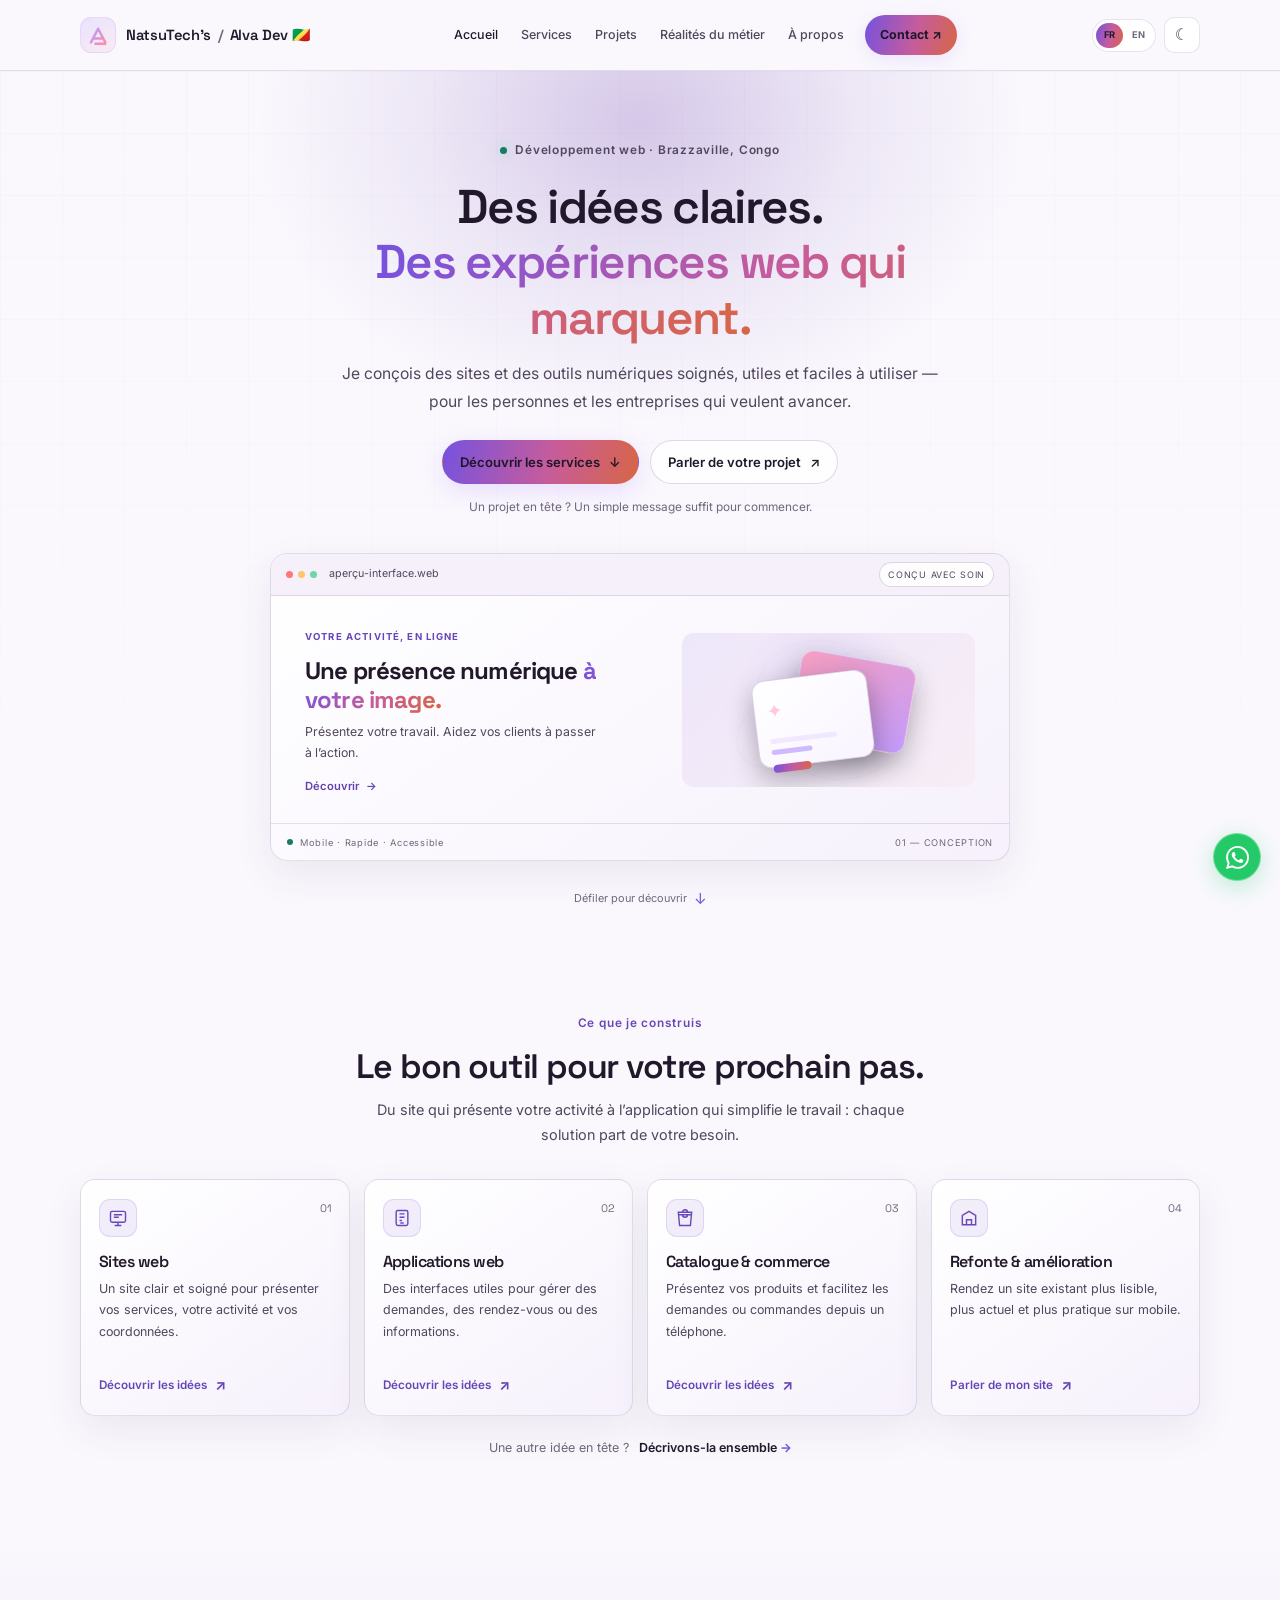
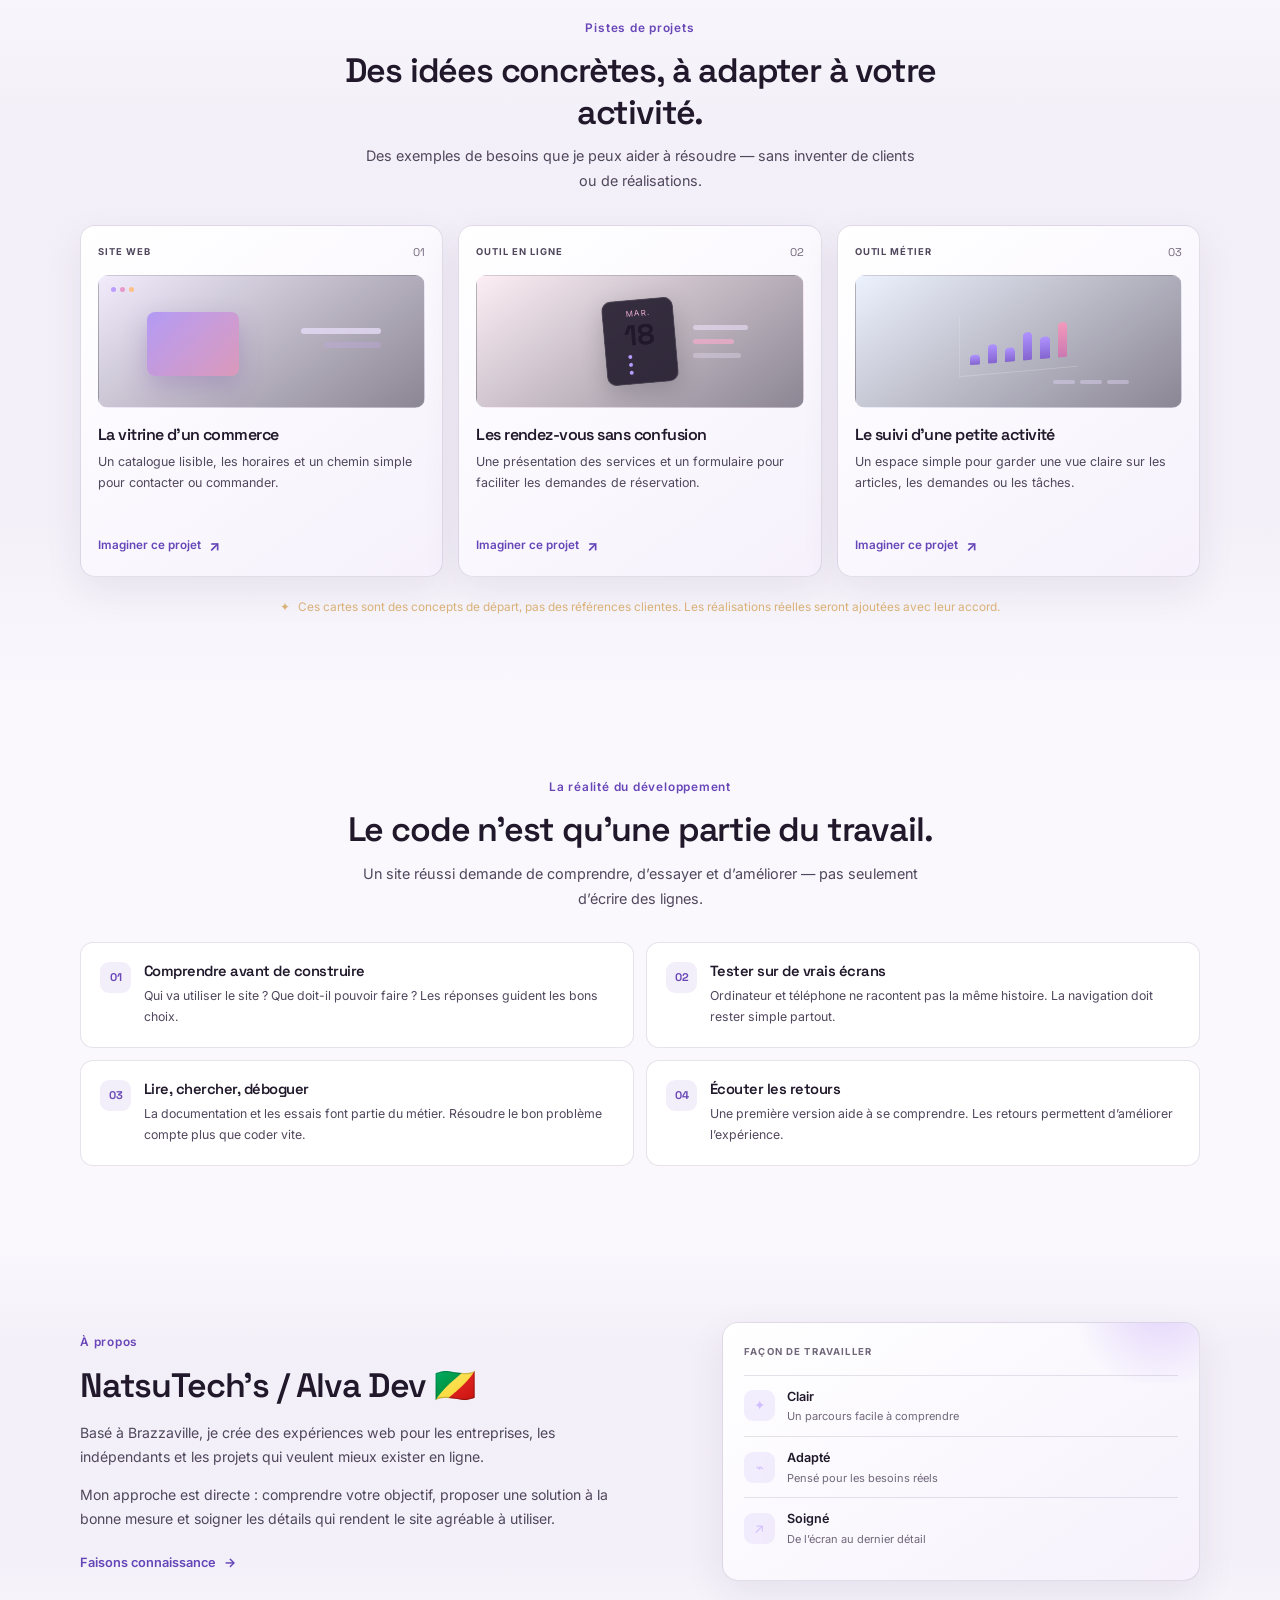
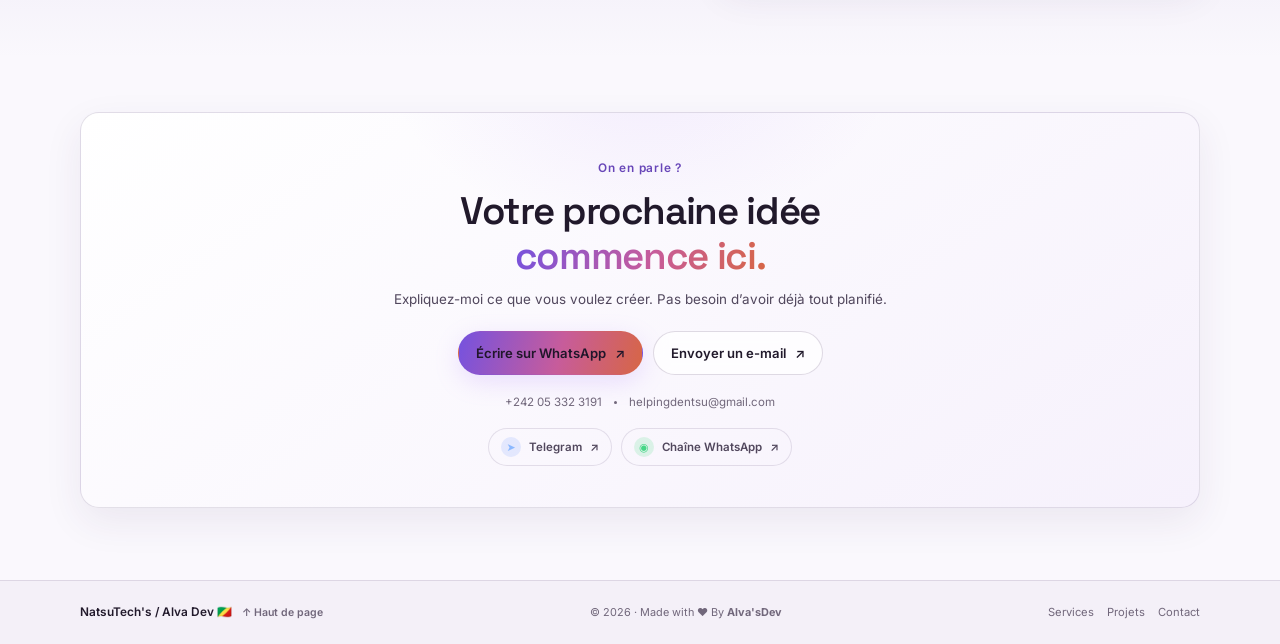
==== commit af0c40b5: "Add language switch, light theme, animated identity and social contacts" ====
--- a/index.html
+++ b/index.html
@@ -1,9 +1,9 @@
 <!doctype html>
-<html lang="fr" data-theme="dark">
+<html lang="fr" data-theme="light">
 <head>
   <meta charset="utf-8">
   <meta name="viewport" content="width=device-width, initial-scale=1">
-  <meta name="theme-color" content="#110d1a">
+  <meta name="theme-color" content="#faf8fd">
   <meta name="description" content="NatsuTech's / Alva Dev 🇨🇬 — création de sites web et d’outils numériques à Brazzaville, Congo.">
   <title>NatsuTech's / Alva Dev 🇨🇬 — Développement web</title>
   <link rel="preconnect" href="https://fonts.googleapis.com">
@@ -13,24 +13,25 @@
   <script src="script.js" defer></script>
 </head>
 <body>
-<a class="skip-link" href="#accueil">Aller au contenu</a>
+<a class="skip-link" href="#accueil" data-i18n="skip">Aller au contenu</a>
 <header class="site-header" id="top">
   <div class="container header-inner">
-    <a class="brand" href="#accueil" aria-label="NatsuTech's / Alva Dev, accueil">
+    <a class="brand" href="#accueil" aria-label="NatsuTech's / Alva Dev, accueil" data-i18n-aria="brand.label">
       <span class="brand-mark" aria-hidden="true"><svg viewBox="0 0 36 36" fill="none"><path d="M8 27 17.5 9 27 27M12 22h11M14 29h13" stroke="url(#brand-gradient)" stroke-width="3.4" stroke-linecap="round" stroke-linejoin="round"/><defs><linearGradient id="brand-gradient" x1="8" y1="9" x2="28" y2="28" gradientUnits="userSpaceOnUse"><stop stop-color="#b6a0ff"/><stop offset="1" stop-color="#ff8ca6"/></linearGradient></defs></svg></span>
       <span class="brand-name">NatsuTech's <span class="brand-divider">/</span> Alva Dev <span class="brand-flag">🇨🇬</span></span>
     </a>
-    <nav class="menu" id="primary-navigation" aria-label="Navigation principale">
-      <a class="menu__link is-active" href="#accueil">Accueil</a>
-      <a class="menu__link" href="#services">Services</a>
-      <a class="menu__link" href="#projets">Projets</a>
-      <a class="menu__link" href="#realites">Réalités du métier</a>
-      <a class="menu__link" href="#apropos">À propos</a>
-      <a class="menu__link menu__link--cta" href="#contact">Contact <span aria-hidden="true">↗</span></a>
+    <nav class="menu" id="primary-navigation" aria-label="Navigation principale" data-i18n-aria="nav.label">
+      <a class="menu__link is-active" href="#accueil" data-i18n="nav.home">Accueil</a>
+      <a class="menu__link" href="#services" data-i18n="nav.services">Services</a>
+      <a class="menu__link" href="#projets" data-i18n="nav.projects">Projets</a>
+      <a class="menu__link" href="#realites" data-i18n="nav.reality">Réalités du métier</a>
+      <a class="menu__link" href="#apropos" data-i18n="nav.about">À propos</a>
+      <a class="menu__link menu__link--cta" href="#contact"><span data-i18n="nav.contact">Contact</span> <span aria-hidden="true">↗</span></a>
     </nav>
     <div class="header-actions">
+      <div class="language-switch" role="group" aria-label="Choix de la langue" data-i18n-aria="language.label"><button class="language-option is-selected" type="button" data-language="fr" aria-pressed="true">FR</button><button class="language-option" type="button" data-language="en" aria-pressed="false">EN</button></div>
       <button class="theme-btn" id="themeBtn" type="button" data-theme-toggle aria-label="Changer de thème">☼</button>
-      <button class="burger" id="burger" type="button" data-menu-toggle aria-label="Ouvrir le menu" aria-controls="primary-navigation" aria-expanded="false"><span></span><span></span><span></span></button>
+      <button class="burger" id="burger" type="button" data-menu-toggle aria-label="Ouvrir le menu" data-i18n-aria="menu.open" aria-controls="primary-navigation" aria-expanded="false"><span></span><span></span><span></span></button>
     </div>
   </div>
 </header>
@@ -39,75 +40,75 @@
     <div class="hero-grid" aria-hidden="true"></div><div class="hero-glow" aria-hidden="true"></div>
     <div class="container hero__inner">
       <div class="hero__copy reveal">
-        <span class="eyebrow"><span class="eyebrow-dot"></span> Développement web · Brazzaville, Congo</span>
-        <h1>Des idées claires.<br><span class="gradient-text">Des expériences web qui marquent.</span></h1>
-        <p class="hero__lead">Je conçois des sites et des outils numériques soignés, utiles et faciles à utiliser — pour les personnes et les entreprises qui veulent avancer.</p>
-        <div class="hero__actions"><a class="button button--primary" href="#services">Découvrir les services <span aria-hidden="true">↓</span></a><a class="button button--glass" href="#contact">Parler de votre projet <span aria-hidden="true">↗</span></a></div>
-        <p class="hero__note">Un projet en tête ? Un simple message suffit pour commencer.</p>
+        <span class="eyebrow"><span class="eyebrow-dot"></span><span data-i18n="hero.eyebrow">Développement web · Brazzaville, Congo</span></span>
+        <h1><span data-i18n="hero.titleA">Des idées claires.</span><br><span class="gradient-text" data-i18n="hero.titleB">Des expériences web qui marquent.</span></h1>
+        <p class="hero__lead" data-i18n="hero.lead">Je conçois des sites et des outils numériques soignés, utiles et faciles à utiliser — pour les personnes et les entreprises qui veulent avancer.</p>
+        <div class="hero__actions"><a class="button button--primary" href="#services"><span data-i18n="hero.services">Découvrir les services</span> <span aria-hidden="true">↓</span></a><a class="button button--glass" href="#contact"><span data-i18n="hero.contact">Parler de votre projet</span> <span aria-hidden="true">↗</span></a></div>
+        <p class="hero__note" data-i18n="hero.note">Un projet en tête ? Un simple message suffit pour commencer.</p>
       </div>
       <div class="showcase reveal" aria-label="Aperçu d'une interface web">
-        <div class="showcase__bar"><div class="window-dots"><i></i><i></i><i></i></div><span>aperçu-interface.web</span><span class="showcase__badge">CONÇU AVEC SOIN</span></div>
+        <div class="showcase__bar"><div class="window-dots"><i></i><i></i><i></i></div><span data-i18n="showcase.filename">aperçu-interface.web</span><span class="showcase__badge" data-i18n="showcase.badge">CONÇU AVEC SOIN</span></div>
         <div class="showcase__body">
-          <div class="showcase__copy"><span class="showcase__label">VOTRE ACTIVITÉ, EN LIGNE</span><h2>Une présence numérique <span class="gradient-text">à votre image.</span></h2><p>Présentez votre travail. Aidez vos clients à passer à l’action.</p><span class="showcase__link">Découvrir <span aria-hidden="true">→</span></span></div>
+          <div class="showcase__copy"><span class="showcase__label" data-i18n="showcase.label">VOTRE ACTIVITÉ, EN LIGNE</span><h2><span data-i18n="showcase.titleA">Une présence numérique</span> <span class="gradient-text" data-i18n="showcase.titleB">à votre image.</span></h2><p data-i18n="showcase.copy">Présentez votre travail. Aidez vos clients à passer à l’action.</p><span class="showcase__link"><span data-i18n="showcase.link">Découvrir</span> <span aria-hidden="true">→</span></span></div>
           <div class="showcase__visual" aria-hidden="true"><div class="orbit orbit--one"></div><div class="orbit orbit--two"></div><div class="visual-card visual-card--back"></div><div class="visual-card visual-card--front"><span class="visual-spark">✦</span><span class="visual-line visual-line--long"></span><span class="visual-line visual-line--short"></span><span class="visual-pill"></span></div></div>
         </div>
-        <div class="showcase__foot"><span><i></i> Mobile · Rapide · Accessible</span><span>01 — CONCEPTION</span></div>
+        <div class="showcase__foot"><span><i></i> <span data-i18n="showcase.features">Mobile · Rapide · Accessible</span></span><span data-i18n="showcase.step">01 — CONCEPTION</span></div>
       </div>
     </div>
-    <a class="scroll-cue" href="#services"><span>Défiler pour découvrir</span><span aria-hidden="true">↓</span></a>
+    <a class="scroll-cue" href="#services"><span data-i18n="scroll.cue">Défiler pour découvrir</span><span aria-hidden="true">↓</span></a>
   </section>
 
   <section class="section" id="services">
     <div class="container">
-      <div class="section-head reveal"><span class="eyebrow">Ce que je construis</span><h2>Le bon outil pour votre prochain pas.</h2><p>Du site qui présente votre activité à l’application qui simplifie le travail : chaque solution part de votre besoin.</p></div>
+      <div class="section-head reveal"><span class="eyebrow" data-i18n="services.eyebrow">Ce que je construis</span><h2 data-i18n="services.title">Le bon outil pour votre prochain pas.</h2><p data-i18n="services.intro">Du site qui présente votre activité à l’application qui simplifie le travail : chaque solution part de votre besoin.</p></div>
       <div class="service-grid">
-        <a class="service-card reveal" href="#projets"><span class="service-icon"><svg viewBox="0 0 24 24" fill="none" stroke="currentColor" stroke-width="1.7"><rect x="3" y="4" width="18" height="13" rx="2"/><path d="M8 21h8M12 17v4M7 8h10M7 11h6"/></svg></span><span class="service-number">01</span><h3>Sites web</h3><p>Un site clair et soigné pour présenter vos services, votre activité et vos coordonnées.</p><span class="card-link">Découvrir les idées <b aria-hidden="true">↗</b></span></a>
-        <a class="service-card reveal" href="#projets"><span class="service-icon"><svg viewBox="0 0 24 24" fill="none" stroke="currentColor" stroke-width="1.7"><rect x="5" y="3" width="14" height="18" rx="2"/><path d="M9 7h6M9 11h6M9 15h3M10 18h4"/></svg></span><span class="service-number">02</span><h3>Applications web</h3><p>Des interfaces utiles pour gérer des demandes, des rendez-vous ou des informations.</p><span class="card-link">Découvrir les idées <b aria-hidden="true">↗</b></span></a>
-        <a class="service-card reveal" href="#projets"><span class="service-icon"><svg viewBox="0 0 24 24" fill="none" stroke="currentColor" stroke-width="1.7"><path d="M4 5h16l-1.5 16h-13L4 5Z"/><path d="M9 8a3 3 0 0 0 6 0M4 8h16M9 5a3 3 0 0 1 6 0"/></svg></span><span class="service-number">03</span><h3>Catalogue & commerce</h3><p>Présentez vos produits et facilitez les demandes ou commandes depuis un téléphone.</p><span class="card-link">Découvrir les idées <b aria-hidden="true">↗</b></span></a>
-        <a class="service-card reveal" href="#contact"><span class="service-icon"><svg viewBox="0 0 24 24" fill="none" stroke="currentColor" stroke-width="1.7"><path d="M4 20V9l8-5 8 5v11H4Z"/><path d="M9 20v-6h6v6M8 10h.01M12 10h.01M16 10h.01"/></svg></span><span class="service-number">04</span><h3>Refonte & amélioration</h3><p>Rendez un site existant plus lisible, plus actuel et plus pratique sur mobile.</p><span class="card-link">Parler de mon site <b aria-hidden="true">↗</b></span></a>
+        <a class="service-card reveal" href="#projets"><span class="service-icon"><svg viewBox="0 0 24 24" fill="none" stroke="currentColor" stroke-width="1.7"><rect x="3" y="4" width="18" height="13" rx="2"/><path d="M8 21h8M12 17v4M7 8h10M7 11h6"/></svg></span><span class="service-number">01</span><h3 data-i18n="service.web.title">Sites web</h3><p data-i18n="service.web.copy">Un site clair et soigné pour présenter vos services, votre activité et vos coordonnées.</p><span class="card-link"><span data-i18n="projects.explore">Découvrir les idées</span> <b aria-hidden="true">↗</b></span></a>
+        <a class="service-card reveal" href="#projets"><span class="service-icon"><svg viewBox="0 0 24 24" fill="none" stroke="currentColor" stroke-width="1.7"><rect x="5" y="3" width="14" height="18" rx="2"/><path d="M9 7h6M9 11h6M9 15h3M10 18h4"/></svg></span><span class="service-number">02</span><h3 data-i18n="service.app.title">Applications web</h3><p data-i18n="service.app.copy">Des interfaces utiles pour gérer des demandes, des rendez-vous ou des informations.</p><span class="card-link"><span data-i18n="projects.explore">Découvrir les idées</span> <b aria-hidden="true">↗</b></span></a>
+        <a class="service-card reveal" href="#projets"><span class="service-icon"><svg viewBox="0 0 24 24" fill="none" stroke="currentColor" stroke-width="1.7"><path d="M4 5h16l-1.5 16h-13L4 5Z"/><path d="M9 8a3 3 0 0 0 6 0M4 8h16M9 5a3 3 0 0 1 6 0"/></svg></span><span class="service-number">03</span><h3 data-i18n="service.shop.title">Catalogue & commerce</h3><p data-i18n="service.shop.copy">Présentez vos produits et facilitez les demandes ou commandes depuis un téléphone.</p><span class="card-link"><span data-i18n="projects.explore">Découvrir les idées</span> <b aria-hidden="true">↗</b></span></a>
+        <a class="service-card reveal" href="#contact"><span class="service-icon"><svg viewBox="0 0 24 24" fill="none" stroke="currentColor" stroke-width="1.7"><path d="M4 20V9l8-5 8 5v11H4Z"/><path d="M9 20v-6h6v6M8 10h.01M12 10h.01M16 10h.01"/></svg></span><span class="service-number">04</span><h3 data-i18n="service.redesign.title">Refonte & amélioration</h3><p data-i18n="service.redesign.copy">Rendez un site existant plus lisible, plus actuel et plus pratique sur mobile.</p><span class="card-link"><span data-i18n="service.talk">Parler de mon site</span> <b aria-hidden="true">↗</b></span></a>
       </div>
-      <div class="service-bottom reveal"><span>Une autre idée en tête ?</span><a href="#contact">Décrivons-la ensemble <b aria-hidden="true">→</b></a></div>
+      <div class="service-bottom reveal"><span data-i18n="services.question">Une autre idée en tête ?</span><a href="#contact"><span data-i18n="services.discuss">Décrivons-la ensemble</span> <b aria-hidden="true">→</b></a></div>
     </div>
   </section>
 
   <section class="section section--soft" id="projets">
     <div class="container">
-      <div class="section-head reveal"><span class="eyebrow">Pistes de projets</span><h2>Des idées concrètes, à adapter à votre activité.</h2><p>Des exemples de besoins que je peux aider à résoudre — sans inventer de clients ou de réalisations.</p></div>
+      <div class="section-head reveal"><span class="eyebrow" data-i18n="projects.eyebrow">Pistes de projets</span><h2 data-i18n="projects.title">Des idées concrètes, à adapter à votre activité.</h2><p data-i18n="projects.intro">Des exemples de besoins que je peux aider à résoudre — sans inventer de clients ou de réalisations.</p></div>
       <div class="project-grid">
-        <article class="project-card project-card--purple reveal"><div class="project-card__top"><span class="project-tag">SITE WEB</span><span class="project-mark">01</span></div><div class="project-graphic graphic--shop"><span class="graphic-window"><i></i><i></i><i></i></span><span class="graphic-block"></span><span class="graphic-line"></span><span class="graphic-line graphic-line--small"></span></div><h3>La vitrine d’un commerce</h3><p>Un catalogue lisible, les horaires et un chemin simple pour contacter ou commander.</p><a class="card-link" href="#contact">Imaginer ce projet <b aria-hidden="true">↗</b></a></article>
-        <article class="project-card project-card--rose reveal"><div class="project-card__top"><span class="project-tag">OUTIL EN LIGNE</span><span class="project-mark">02</span></div><div class="project-graphic graphic--booking"><div class="calendar"><span>MAR.</span><strong>18</strong><i></i><i></i><i></i></div><div class="calendar-lines"><b></b><b></b><b></b></div></div><h3>Les rendez-vous sans confusion</h3><p>Une présentation des services et un formulaire pour faciliter les demandes de réservation.</p><a class="card-link" href="#contact">Imaginer ce projet <b aria-hidden="true">↗</b></a></article>
-        <article class="project-card project-card--blue reveal"><div class="project-card__top"><span class="project-tag">OUTIL MÉTIER</span><span class="project-mark">03</span></div><div class="project-graphic graphic--dashboard"><div class="dash-graph"><i></i><i></i><i></i><i></i><i></i><i></i></div><div class="dash-row"><b></b><b></b><b></b></div></div><h3>Le suivi d’une petite activité</h3><p>Un espace simple pour garder une vue claire sur les articles, les demandes ou les tâches.</p><a class="card-link" href="#contact">Imaginer ce projet <b aria-hidden="true">↗</b></a></article>
+        <article class="project-card project-card--purple reveal"><div class="project-card__top"><span class="project-tag" data-i18n="project.type1">SITE WEB</span><span class="project-mark">01</span></div><div class="project-graphic graphic--shop"><span class="graphic-window"><i></i><i></i><i></i></span><span class="graphic-block"></span><span class="graphic-line"></span><span class="graphic-line graphic-line--small"></span></div><h3 data-i18n="project.one.title">La vitrine d’un commerce</h3><p data-i18n="project.one.copy">Un catalogue lisible, les horaires et un chemin simple pour contacter ou commander.</p><a class="card-link" href="#contact"><span data-i18n="projects.contact">Imaginer ce projet</span> <b aria-hidden="true">↗</b></a></article>
+        <article class="project-card project-card--rose reveal"><div class="project-card__top"><span class="project-tag" data-i18n="project.type2">OUTIL EN LIGNE</span><span class="project-mark">02</span></div><div class="project-graphic graphic--booking"><div class="calendar"><span>MAR.</span><strong>18</strong><i></i><i></i><i></i></div><div class="calendar-lines"><b></b><b></b><b></b></div></div><h3 data-i18n="project.two.title">Les rendez-vous sans confusion</h3><p data-i18n="project.two.copy">Une présentation des services et un formulaire pour faciliter les demandes de réservation.</p><a class="card-link" href="#contact"><span data-i18n="projects.contact">Imaginer ce projet</span> <b aria-hidden="true">↗</b></a></article>
+        <article class="project-card project-card--blue reveal"><div class="project-card__top"><span class="project-tag" data-i18n="project.type3">OUTIL MÉTIER</span><span class="project-mark">03</span></div><div class="project-graphic graphic--dashboard"><div class="dash-graph"><i></i><i></i><i></i><i></i><i></i><i></i></div><div class="dash-row"><b></b><b></b><b></b></div></div><h3 data-i18n="project.three.title">Le suivi d’une petite activité</h3><p data-i18n="project.three.copy">Un espace simple pour garder une vue claire sur les articles, les demandes ou les tâches.</p><a class="card-link" href="#contact"><span data-i18n="projects.contact">Imaginer ce projet</span> <b aria-hidden="true">↗</b></a></article>
       </div>
-      <p class="project-note reveal"><span aria-hidden="true">✦</span> Ces cartes sont des concepts de départ, pas des références clientes. Les réalisations réelles seront ajoutées avec leur accord.</p>
+      <p class="project-note reveal"><span aria-hidden="true">✦</span> <span data-i18n="projects.note">Ces cartes sont des concepts de départ, pas des références clientes. Les réalisations réelles seront ajoutées avec leur accord.</span></p>
     </div>
   </section>
 
   <section class="section" id="realites">
     <div class="container">
-      <div class="section-head reveal"><span class="eyebrow">La réalité du développement</span><h2>Le code n’est qu’une partie du travail.</h2><p>Un site réussi demande de comprendre, d’essayer et d’améliorer — pas seulement d’écrire des lignes.</p></div>
+      <div class="section-head reveal"><span class="eyebrow" data-i18n="reality.eyebrow">La réalité du développement</span><h2 data-i18n="reality.title">Le code n’est qu’une partie du travail.</h2><p data-i18n="reality.intro">Un site réussi demande de comprendre, d’essayer et d’améliorer — pas seulement d’écrire des lignes.</p></div>
       <div class="reality-grid">
-        <article class="reality-card reveal"><span class="reality-icon">01</span><div><h3>Comprendre avant de construire</h3><p>Qui va utiliser le site ? Que doit-il pouvoir faire ? Les réponses guident les bons choix.</p></div></article>
-        <article class="reality-card reveal"><span class="reality-icon">02</span><div><h3>Tester sur de vrais écrans</h3><p>Ordinateur et téléphone ne racontent pas la même histoire. La navigation doit rester simple partout.</p></div></article>
-        <article class="reality-card reveal"><span class="reality-icon">03</span><div><h3>Lire, chercher, déboguer</h3><p>La documentation et les essais font partie du métier. Résoudre le bon problème compte plus que coder vite.</p></div></article>
-        <article class="reality-card reveal"><span class="reality-icon">04</span><div><h3>Écouter les retours</h3><p>Une première version aide à se comprendre. Les retours permettent d’améliorer l’expérience.</p></div></article>
+        <article class="reality-card reveal"><span class="reality-icon">01</span><div><h3 data-i18n="reality.one.title">Comprendre avant de construire</h3><p data-i18n="reality.one.copy">Qui va utiliser le site ? Que doit-il pouvoir faire ? Les réponses guident les bons choix.</p></div></article>
+        <article class="reality-card reveal"><span class="reality-icon">02</span><div><h3 data-i18n="reality.two.title">Tester sur de vrais écrans</h3><p data-i18n="reality.two.copy">Ordinateur et téléphone ne racontent pas la même histoire. La navigation doit rester simple partout.</p></div></article>
+        <article class="reality-card reveal"><span class="reality-icon">03</span><div><h3 data-i18n="reality.three.title">Lire, chercher, déboguer</h3><p data-i18n="reality.three.copy">La documentation et les essais font partie du métier. Résoudre le bon problème compte plus que coder vite.</p></div></article>
+        <article class="reality-card reveal"><span class="reality-icon">04</span><div><h3 data-i18n="reality.four.title">Écouter les retours</h3><p data-i18n="reality.four.copy">Une première version aide à se comprendre. Les retours permettent d’améliorer l’expérience.</p></div></article>
       </div>
     </div>
   </section>
 
   <section class="section section--soft" id="apropos">
     <div class="container about-grid">
-      <div class="about-copy reveal"><span class="eyebrow">À propos</span><h2>NatsuTech's / Alva Dev 🇨🇬</h2><p>Basé à Brazzaville, je crée des expériences web pour les entreprises, les indépendants et les projets qui veulent mieux exister en ligne.</p><p>Mon approche est directe : comprendre votre objectif, proposer une solution à la bonne mesure et soigner les détails qui rendent le site agréable à utiliser.</p><a class="text-link" href="#contact">Faisons connaissance <b aria-hidden="true">→</b></a></div>
-      <div class="about-panel reveal"><div class="about-panel__shine"></div><span class="about-panel__label">FAÇON DE TRAVAILLER</span><div class="about-value"><span>✦</span><div><strong>Clair</strong><small>Un parcours facile à comprendre</small></div></div><div class="about-value"><span>⌁</span><div><strong>Adapté</strong><small>Pensé pour les besoins réels</small></div></div><div class="about-value"><span>↗</span><div><strong>Soigné</strong><small>De l’écran au dernier détail</small></div></div></div>
+      <div class="about-copy reveal"><span class="eyebrow" data-i18n="about.eyebrow">À propos</span><h2 data-i18n="about.title">NatsuTech's / Alva Dev 🇨🇬</h2><p data-i18n="about.one">Basé à Brazzaville, je crée des expériences web pour les entreprises, les indépendants et les projets qui veulent mieux exister en ligne.</p><p data-i18n="about.two">Mon approche est directe : comprendre votre objectif, proposer une solution à la bonne mesure et soigner les détails qui rendent le site agréable à utiliser.</p><a class="text-link" href="#contact"><span data-i18n="about.cta">Faisons connaissance</span> <b aria-hidden="true">→</b></a></div>
+      <div class="about-panel reveal"><div class="about-panel__shine"></div><span class="about-panel__label" data-i18n="about.panel">FAÇON DE TRAVAILLER</span><div class="about-value"><span>✦</span><div><strong data-i18n="about.value1">Clair</strong><small data-i18n="about.value1.copy">Un parcours facile à comprendre</small></div></div><div class="about-value"><span>⌁</span><div><strong data-i18n="about.value2">Adapté</strong><small data-i18n="about.value2.copy">Pensé pour les besoins réels</small></div></div><div class="about-value"><span>↗</span><div><strong data-i18n="about.value3">Soigné</strong><small data-i18n="about.value3.copy">De l’écran au dernier détail</small></div></div></div>
     </div>
   </section>
 
   <section class="section contact-section" id="contact">
     <div class="container">
-      <div class="contact-panel reveal"><div class="contact-glow"></div><span class="eyebrow">On en parle ?</span><h2>Votre prochaine idée<br><span class="gradient-text">commence ici.</span></h2><p>Expliquez-moi ce que vous voulez créer. Pas besoin d’avoir déjà tout planifié.</p><div class="contact-actions"><a class="button button--primary" href="https://wa.me/242053323191?text=Bonjour%2C%20je%20voudrais%20parler%20d%E2%80%99un%20projet%20web." target="_blank" rel="noopener noreferrer">Écrire sur WhatsApp <span aria-hidden="true">↗</span></a><a class="button button--glass" href="mailto:helpingdentsu@gmail.com?subject=Projet%20web">Envoyer un e-mail <span aria-hidden="true">↗</span></a></div><div class="contact-details"><a href="tel:+242053323191">+242 05 332 3191</a><span></span><a href="mailto:helpingdentsu@gmail.com">helpingdentsu@gmail.com</a></div></div>
+      <div class="contact-panel reveal"><div class="contact-glow"></div><span class="eyebrow" data-i18n="contact.eyebrow">On en parle ?</span><h2><span data-i18n="contact.titleA">Votre prochaine idée</span><br><span class="gradient-text" data-i18n="contact.titleB">commence ici.</span></h2><p data-i18n="contact.intro">Expliquez-moi ce que vous voulez créer. Pas besoin d’avoir déjà tout planifié.</p><div class="contact-actions"><a class="button button--primary" href="https://wa.me/242053323191?text=Bonjour%2C%20je%20voudrais%20parler%20d%E2%80%99un%20projet%20web." target="_blank" rel="noopener noreferrer"><span data-i18n="contact.whatsapp">Écrire sur WhatsApp</span> <span aria-hidden="true">↗</span></a><a class="button button--glass" href="mailto:helpingdentsu@gmail.com?subject=Projet%20web"><span data-i18n="contact.email">Envoyer un e-mail</span> <span aria-hidden="true">↗</span></a></div><div class="contact-details"><a href="tel:+242053323191">+242 05 332 3191</a><span></span><a href="mailto:helpingdentsu@gmail.com">helpingdentsu@gmail.com</a></div><div class="social-links" aria-label="Réseaux sociaux" data-i18n-aria="contact.socials"><a class="social-link" href="https://t.me/Natsu_or_Dentsu" target="_blank" rel="noopener noreferrer"><span class="social-mark" aria-hidden="true">➤</span><span data-i18n="contact.telegram">Telegram</span><span aria-hidden="true">↗</span></a><a class="social-link" href="https://whatsapp.com/channel/0029VbC1s7fFnSz1YhZYc01h" target="_blank" rel="noopener noreferrer"><span class="social-mark social-mark--whatsapp" aria-hidden="true">◉</span><span data-i18n="contact.channel">Chaîne WhatsApp</span><span aria-hidden="true">↗</span></a></div></div>
     </div>
   </section>
 </main>
-<footer class="footer"><div class="container footer-inner"><a class="footer-brand" href="#accueil">NatsuTech's / Alva Dev 🇨🇬 <span>↑ Haut de page</span></a><p>© <span id="year"></span> · Développé par NatsuTech's / Alva Dev 🇨🇬</p><nav aria-label="Liens de pied de page"><a href="#services">Services</a><a href="#projets">Projets</a><a href="#contact">Contact</a></nav></div></footer>
-<a class="whatsapp-fab" href="https://wa.me/242053323191" target="_blank" rel="noopener noreferrer" aria-label="Contacter sur WhatsApp"><svg viewBox="0 0 24 24" fill="currentColor" aria-hidden="true"><path d="M20.5 3.5A11.86 11.86 0 0 0 12.06 0C5.48 0 .12 5.34.12 11.91c0 2.1.55 4.15 1.6 5.96L0 24l6.3-1.65a11.98 11.98 0 0 0 5.75 1.47h.01c6.57 0 11.93-5.35 11.94-11.92a11.84 11.84 0 0 0-3.5-8.4ZM12.06 21.8h-.01a9.94 9.94 0 0 1-5.07-1.39l-.36-.21-3.74.98 1-3.64-.24-.37a9.86 9.86 0 0 1-1.52-5.27c0-5.49 4.47-9.95 9.95-9.95a9.9 9.9 0 0 1 7.04 2.92 9.9 9.9 0 0 1 2.91 7.05c0 5.49-4.47 9.95-9.96 9.95Zm5.46-7.45c-.3-.15-1.77-.87-2.05-.97-.28-.1-.48-.15-.68.15-.2.3-.78.97-.95 1.17-.17.2-.35.22-.65.07-.3-.15-1.26-.46-2.4-1.46-.89-.79-1.49-1.77-1.66-2.07-.18-.3-.02-.46.13-.61.13-.13.3-.35.45-.52.15-.18.2-.3.3-.5.1-.2.05-.37-.02-.52-.08-.15-.68-1.62-.93-2.22-.24-.58-.48-.5-.67-.51h-.58c-.2 0-.52.08-.8.37-.27.3-1.04 1.02-1.04 2.49 0 1.47 1.07 2.89 1.22 3.09.15.2 2.1 3.2 5.08 4.48.71.3 1.27.49 1.71.62.72.23 1.37.2 1.89.12.58-.09 1.77-.73 2.02-1.44.25-.72.25-1.33.18-1.46-.08-.13-.28-.2-.58-.35Z"/></svg></a>
+<footer class="footer"><div class="container footer-inner"><a class="footer-brand" href="#accueil">NatsuTech's / Alva Dev 🇨🇬 <span data-i18n="footer.top">↑ Haut de page</span></a><p>© <span id="year"></span> · Made with ❤️ By <strong>Alva'sDev</strong></p><nav aria-label="Liens de pied de page"><a href="#services" data-i18n="nav.services">Services</a><a href="#projets" data-i18n="nav.projects">Projets</a><a href="#contact" data-i18n="nav.contact">Contact</a></nav></div></footer>
+<a class="whatsapp-fab" href="https://wa.me/242053323191" target="_blank" rel="noopener noreferrer" aria-label="Contacter sur WhatsApp" data-i18n-aria="contact.fab"><svg viewBox="0 0 24 24" fill="currentColor" aria-hidden="true"><path d="M20.5 3.5A11.86 11.86 0 0 0 12.06 0C5.48 0 .12 5.34.12 11.91c0 2.1.55 4.15 1.6 5.96L0 24l6.3-1.65a11.98 11.98 0 0 0 5.75 1.47h.01c6.57 0 11.93-5.35 11.94-11.92a11.84 11.84 0 0 0-3.5-8.4ZM12.06 21.8h-.01a9.94 9.94 0 0 1-5.07-1.39l-.36-.21-3.74.98 1-3.64-.24-.37a9.86 9.86 0 0 1-1.52-5.27c0-5.49 4.47-9.95 9.95-9.95a9.9 9.9 0 0 1 7.04 2.92 9.9 9.9 0 0 1 2.91 7.05c0 5.49-4.47 9.95-9.96 9.95Zm5.46-7.45c-.3-.15-1.77-.87-2.05-.97-.28-.1-.48-.15-.68.15-.2.3-.78.97-.95 1.17-.17.2-.35.22-.65.07-.3-.15-1.26-.46-2.4-1.46-.89-.79-1.49-1.77-1.66-2.07-.18-.3-.02-.46.13-.61.13-.13.3-.35.45-.52.15-.18.2-.3.3-.5.1-.2.05-.37-.02-.52-.08-.15-.68-1.62-.93-2.22-.24-.58-.48-.5-.67-.51h-.58c-.2 0-.52.08-.8.37-.27.3-1.04 1.02-1.04 2.49 0 1.47 1.07 2.89 1.22 3.09.15.2 2.1 3.2 5.08 4.48.71.3 1.27.49 1.71.62.72.23 1.37.2 1.89.12.58-.09 1.77-.73 2.02-1.44.25-.72.25-1.33.18-1.46-.08-.13-.28-.2-.58-.35Z"/></svg></a>
 </body>
 </html>
--- a/style.css
+++ b/style.css
@@ -17,3 +17,20 @@
 @media(prefers-reduced-motion:reduce){html{scroll-behavior:auto}*,*::before,*::after{animation-duration:.01ms!important;animation-iteration-count:1!important;transition-duration:.01ms!important}.js .reveal{opacity:1;transform:none}}
 
 .showcase{--text:#f7f4fb;--muted:#c0b8cb;--subtle:#92899d;--line:rgba(224,211,255,.12)}.showcase__copy h2{color:#f7f4fb}.showcase__copy p{color:#c0b8cb}
+
+/* Bilingual header */
+.language-switch{display:inline-flex;align-items:center;gap:2px;padding:3px;border:1px solid var(--line);border-radius:999px;background:var(--panel)}.language-option{min-width:27px;height:25px;padding:0 5px;border:0;border-radius:999px;background:transparent;color:var(--subtle);font-size:.58rem;font-weight:700;cursor:pointer}.language-option.is-selected{background:var(--gradient);color:#251a31}.language-option:focus-visible{outline:2px solid var(--purple);outline-offset:2px}
+/* Light mode: cards and text stay readable instead of keeping dark surfaces */
+:root[data-theme='light'] .service-card,:root[data-theme='light'] .project-card,:root[data-theme='light'] .about-panel,:root[data-theme='light'] .contact-panel,:root[data-theme='light'] .showcase{color:var(--text);border-color:rgba(83,61,113,.16);background:linear-gradient(145deg,#fff,#f6f1fc);box-shadow:0 14px 38px rgba(60,40,85,.08)}
+:root[data-theme='light'] .service-card p,:root[data-theme='light'] .project-card p,:root[data-theme='light'] .showcase__copy p,:root[data-theme='light'] .contact-panel>p,:root[data-theme='light'] .about-copy p{color:#51475d}
+:root[data-theme='light'] .showcase__copy h2{color:#21192b}:root[data-theme='light'] .showcase__bar{background:#f5f0fa;color:#51475d;border-color:rgba(64,39,93,.13)}:root[data-theme='light'] .showcase__foot{color:#71677b;border-color:rgba(64,39,93,.13)}:root[data-theme='light'] .showcase__badge{color:#51475d;border-color:rgba(64,39,93,.18)}:root[data-theme='light'] .showcase__visual{background:radial-gradient(circle at 50% 45%,rgba(143,105,209,.18),transparent 55%),linear-gradient(135deg,#eee7fa,#f7edf6)}:root[data-theme='light'] .visual-card--front{background:linear-gradient(145deg,#fff,#f9f4ff);border-color:rgba(70,47,102,.2)}
+:root[data-theme='light'] .service-icon{color:#6949b7;background:rgba(119,83,199,.09);border-color:rgba(119,83,199,.15)}:root[data-theme='light'] .section-head .eyebrow,:root[data-theme='light'] .about-copy .eyebrow{color:#6846b8}:root[data-theme='light'] .card-link,:root[data-theme='light'] .text-link{color:#6546b8}:root[data-theme='light'] .reality-icon{color:#6949b7;background:rgba(119,83,199,.09)}:root[data-theme='light'] .service-bottom a{color:var(--text)}:root[data-theme='light'] .project-note{color:#51475d}:root[data-theme='light'] .contact-panel>.eyebrow{color:#6846b8}:root[data-theme='light'] .contact-glow{opacity:.45}:root[data-theme='light'] .button--glass{background:rgba(255,255,255,.78);color:var(--text);border-color:rgba(64,39,93,.17)}:root[data-theme='light'] .footer{background:#f4f0f8}
+/* Small motion for the custom Alva mark and a soft moving background */
+.brand-mark{position:relative;overflow:hidden;animation:alva-float 3.8s ease-in-out infinite;box-shadow:0 0 0 0 rgba(167,139,250,.18)}.brand-mark::after{content:'';position:absolute;inset:-45%;z-index:2;pointer-events:none;background:linear-gradient(105deg,transparent 38%,rgba(255,255,255,.66) 50%,transparent 62%);transform:translateX(-135%) rotate(10deg);animation:alva-shine 5.8s ease-in-out infinite}.brand-mark svg{position:relative;z-index:1}.hero-glow{animation:ambient-drift 13s ease-in-out infinite alternate}.orbit--one{animation:orbit-turn 20s linear infinite}.orbit--two{animation:orbit-turn 26s linear infinite reverse}.visual-card--front{animation:card-hover 5s ease-in-out infinite}.site-header,.service-card,.project-card,.about-panel,.contact-panel,.showcase{transition:background .28s ease,color .28s ease,border-color .28s ease,box-shadow .28s ease}
+@keyframes alva-float{0%,100%{transform:translateY(0);box-shadow:0 0 0 0 rgba(167,139,250,.14)}50%{transform:translateY(-2px);box-shadow:0 0 18px 2px rgba(167,139,250,.2)}}@keyframes alva-shine{0%,66%{transform:translateX(-135%) rotate(10deg)}84%,100%{transform:translateX(135%) rotate(10deg)}}@keyframes ambient-drift{0%{transform:translate(-50%,0) scale(.94);opacity:.7}100%{transform:translate(calc(-50% + 30px),32px) scale(1.08);opacity:1}}@keyframes orbit-turn{to{rotate:360deg}}@keyframes card-hover{0%,100%{transform:translate(-16px,9px) rotate(-7deg)}50%{transform:translate(-16px,5px) rotate(-5deg)}}
+.social-links{display:flex;justify-content:center;flex-wrap:wrap;gap:9px;margin-top:16px}.social-link{display:inline-flex;align-items:center;gap:8px;padding:8px 12px;border:1px solid var(--line);border-radius:999px;background:rgba(255,255,255,.045);color:var(--muted);font-size:.72rem;font-weight:600;transition:transform .18s,border-color .18s,color .18s}.social-link:hover{transform:translateY(-2px);border-color:var(--purple);color:var(--text)}.social-mark{width:20px;height:20px;display:grid;place-items:center;border-radius:50%;background:rgba(111,151,255,.16);color:#8bb8ff;font-size:.68rem}.social-mark--whatsapp{background:rgba(37,211,102,.14);color:#45d686}
+@media(max-width:760px){.menu{position:absolute;top:calc(100% + 8px);left:12px;right:12px;z-index:60;display:flex;align-items:stretch;flex-direction:column;gap:4px;padding:11px;border:1px solid var(--line);border-radius:16px;background:var(--bg);box-shadow:0 16px 38px rgba(20,12,30,.2);opacity:0;visibility:hidden;pointer-events:none;transform:translateY(-8px) scale(.99);transform-origin:top right;transition:opacity .2s ease,visibility .2s ease,transform .2s ease}.menu.open{display:flex;opacity:1;visibility:visible;pointer-events:auto;transform:translateY(0) scale(1)}.menu__link{padding:11px 13px;text-align:left;font-size:.82rem}.menu__link--cta{text-align:center}.header-inner{position:relative}.language-switch{gap:1px}.language-option{min-width:23px;height:24px;font-size:.55rem}}
+@media(max-width:390px){.brand-name{font-size:.66rem}.brand-mark{width:29px;height:29px}.header-inner{gap:5px}.header-actions{gap:4px}.language-option{min-width:21px;padding:0 4px}.theme-btn,.burger{width:31px;height:31px}}
+@media(prefers-reduced-motion:reduce){.brand-mark,.brand-mark::after,.hero-glow,.orbit--one,.orbit--two,.visual-card--front{animation:none!important}}
+
+:root[data-theme='light'] .showcase__label{color:#6846b8}:root[data-theme='light'] .showcase__link{color:#6342ac}:root[data-theme='light'] .showcase__badge{background:rgba(255,255,255,.82)}
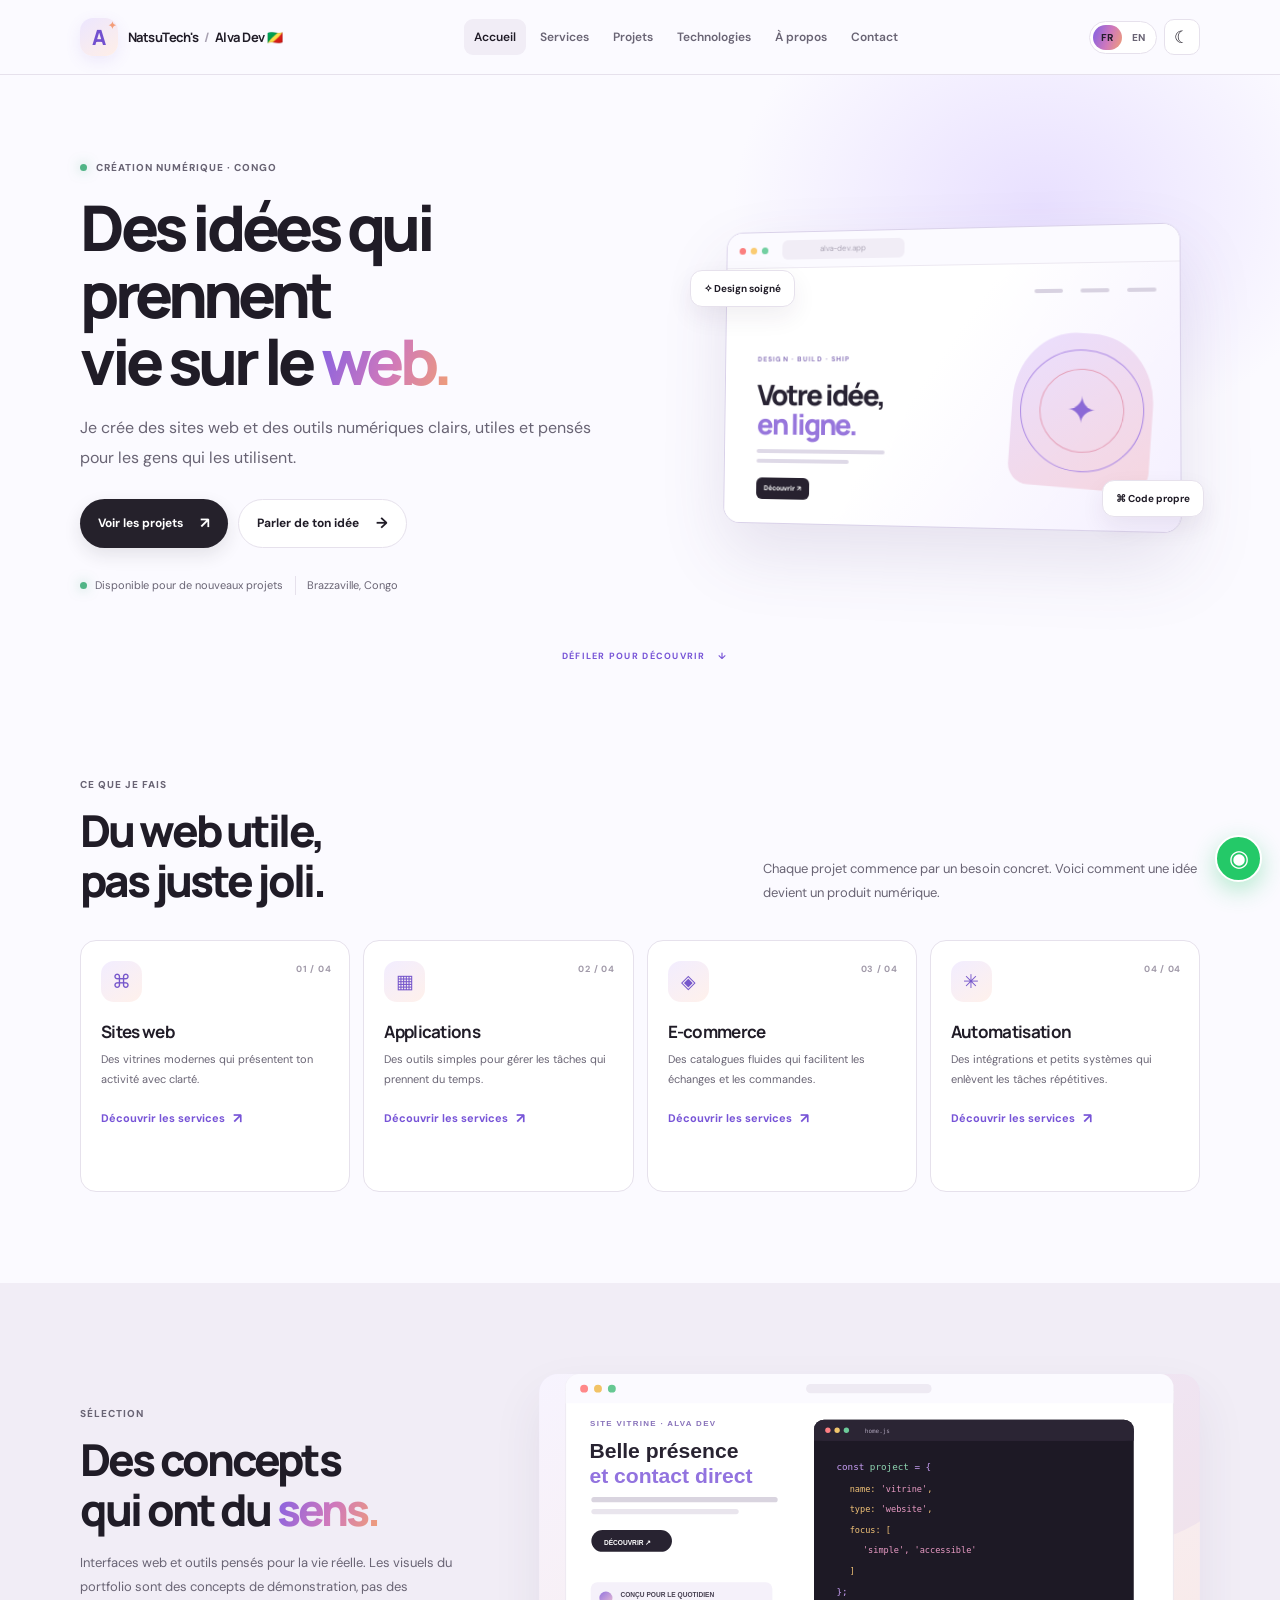
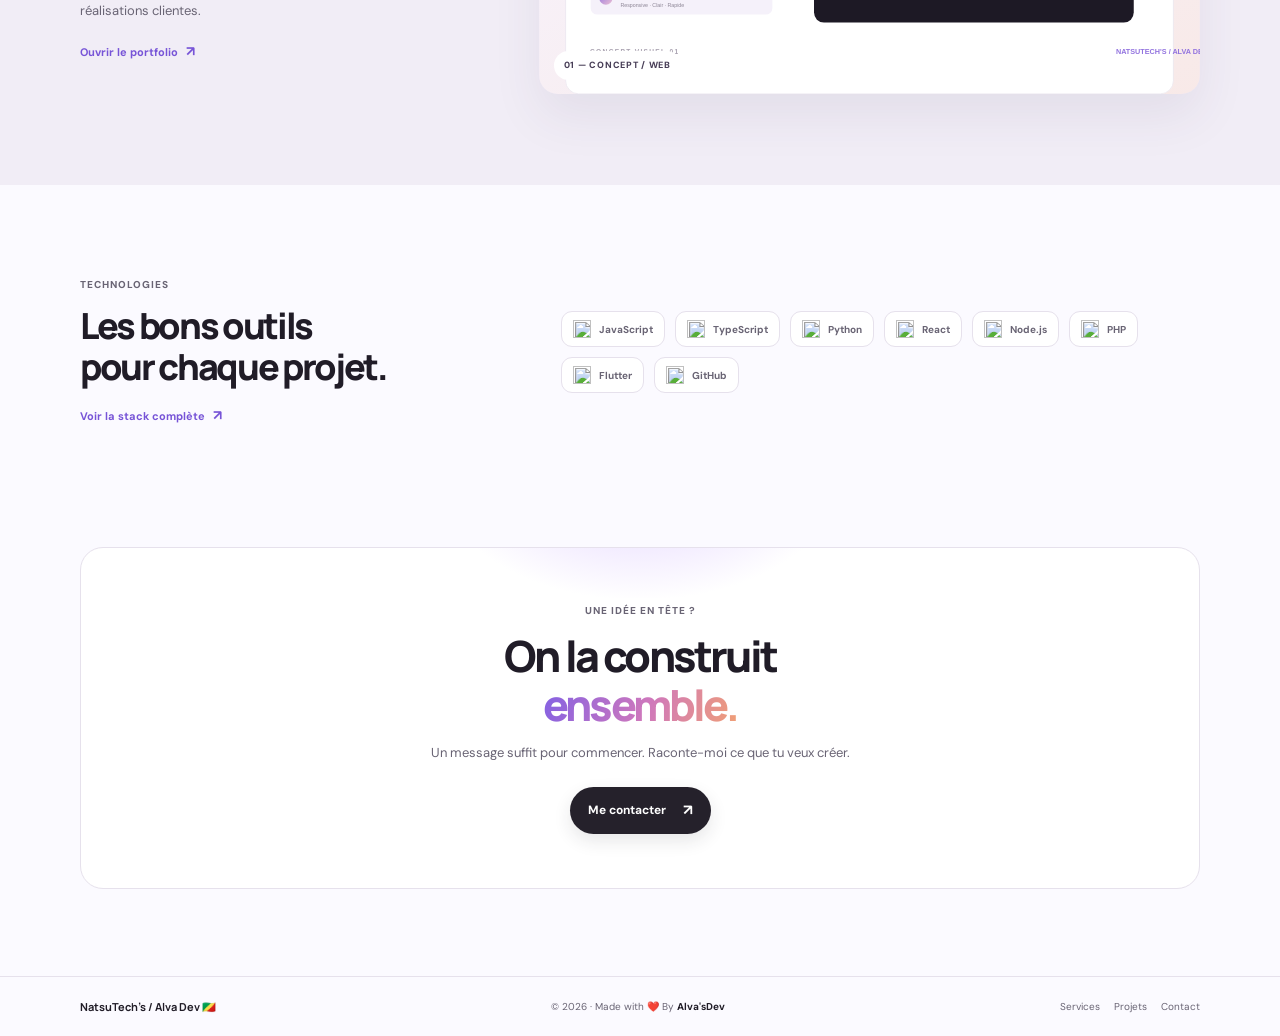
==== commit 9e876000: "Build multi-page bilingual developer portfolio" ====
--- a/index.html
+++ b/index.html
@@ -1,114 +1,5 @@
-<!doctype html>
-<html lang="fr" data-theme="light">
-<head>
-  <meta charset="utf-8">
-  <meta name="viewport" content="width=device-width, initial-scale=1">
-  <meta name="theme-color" content="#faf8fd">
-  <meta name="description" content="NatsuTech's / Alva Dev 🇨🇬 — création de sites web et d’outils numériques à Brazzaville, Congo.">
-  <title>NatsuTech's / Alva Dev 🇨🇬 — Développement web</title>
-  <link rel="preconnect" href="https://fonts.googleapis.com">
-  <link rel="preconnect" href="https://fonts.gstatic.com" crossorigin>
-  <link href="https://fonts.googleapis.com/css2?family=Inter:wght@400;500;600;700&family=Space+Grotesk:wght@500;600;700&display=swap" rel="stylesheet">
-  <link rel="stylesheet" href="style.css">
-  <script src="script.js" defer></script>
-</head>
-<body>
-<a class="skip-link" href="#accueil" data-i18n="skip">Aller au contenu</a>
-<header class="site-header" id="top">
-  <div class="container header-inner">
-    <a class="brand" href="#accueil" aria-label="NatsuTech's / Alva Dev, accueil" data-i18n-aria="brand.label">
-      <span class="brand-mark" aria-hidden="true"><svg viewBox="0 0 36 36" fill="none"><path d="M8 27 17.5 9 27 27M12 22h11M14 29h13" stroke="url(#brand-gradient)" stroke-width="3.4" stroke-linecap="round" stroke-linejoin="round"/><defs><linearGradient id="brand-gradient" x1="8" y1="9" x2="28" y2="28" gradientUnits="userSpaceOnUse"><stop stop-color="#b6a0ff"/><stop offset="1" stop-color="#ff8ca6"/></linearGradient></defs></svg></span>
-      <span class="brand-name">NatsuTech's <span class="brand-divider">/</span> Alva Dev <span class="brand-flag">🇨🇬</span></span>
-    </a>
-    <nav class="menu" id="primary-navigation" aria-label="Navigation principale" data-i18n-aria="nav.label">
-      <a class="menu__link is-active" href="#accueil" data-i18n="nav.home">Accueil</a>
-      <a class="menu__link" href="#services" data-i18n="nav.services">Services</a>
-      <a class="menu__link" href="#projets" data-i18n="nav.projects">Projets</a>
-      <a class="menu__link" href="#realites" data-i18n="nav.reality">Réalités du métier</a>
-      <a class="menu__link" href="#apropos" data-i18n="nav.about">À propos</a>
-      <a class="menu__link menu__link--cta" href="#contact"><span data-i18n="nav.contact">Contact</span> <span aria-hidden="true">↗</span></a>
-    </nav>
-    <div class="header-actions">
-      <div class="language-switch" role="group" aria-label="Choix de la langue" data-i18n-aria="language.label"><button class="language-option is-selected" type="button" data-language="fr" aria-pressed="true">FR</button><button class="language-option" type="button" data-language="en" aria-pressed="false">EN</button></div>
-      <button class="theme-btn" id="themeBtn" type="button" data-theme-toggle aria-label="Changer de thème">☼</button>
-      <button class="burger" id="burger" type="button" data-menu-toggle aria-label="Ouvrir le menu" data-i18n-aria="menu.open" aria-controls="primary-navigation" aria-expanded="false"><span></span><span></span><span></span></button>
-    </div>
-  </div>
-</header>
-<main>
-  <section class="hero" id="accueil">
-    <div class="hero-grid" aria-hidden="true"></div><div class="hero-glow" aria-hidden="true"></div>
-    <div class="container hero__inner">
-      <div class="hero__copy reveal">
-        <span class="eyebrow"><span class="eyebrow-dot"></span><span data-i18n="hero.eyebrow">Développement web · Brazzaville, Congo</span></span>
-        <h1><span data-i18n="hero.titleA">Des idées claires.</span><br><span class="gradient-text" data-i18n="hero.titleB">Des expériences web qui marquent.</span></h1>
-        <p class="hero__lead" data-i18n="hero.lead">Je conçois des sites et des outils numériques soignés, utiles et faciles à utiliser — pour les personnes et les entreprises qui veulent avancer.</p>
-        <div class="hero__actions"><a class="button button--primary" href="#services"><span data-i18n="hero.services">Découvrir les services</span> <span aria-hidden="true">↓</span></a><a class="button button--glass" href="#contact"><span data-i18n="hero.contact">Parler de votre projet</span> <span aria-hidden="true">↗</span></a></div>
-        <p class="hero__note" data-i18n="hero.note">Un projet en tête ? Un simple message suffit pour commencer.</p>
-      </div>
-      <div class="showcase reveal" aria-label="Aperçu d'une interface web">
-        <div class="showcase__bar"><div class="window-dots"><i></i><i></i><i></i></div><span data-i18n="showcase.filename">aperçu-interface.web</span><span class="showcase__badge" data-i18n="showcase.badge">CONÇU AVEC SOIN</span></div>
-        <div class="showcase__body">
-          <div class="showcase__copy"><span class="showcase__label" data-i18n="showcase.label">VOTRE ACTIVITÉ, EN LIGNE</span><h2><span data-i18n="showcase.titleA">Une présence numérique</span> <span class="gradient-text" data-i18n="showcase.titleB">à votre image.</span></h2><p data-i18n="showcase.copy">Présentez votre travail. Aidez vos clients à passer à l’action.</p><span class="showcase__link"><span data-i18n="showcase.link">Découvrir</span> <span aria-hidden="true">→</span></span></div>
-          <div class="showcase__visual" aria-hidden="true"><div class="orbit orbit--one"></div><div class="orbit orbit--two"></div><div class="visual-card visual-card--back"></div><div class="visual-card visual-card--front"><span class="visual-spark">✦</span><span class="visual-line visual-line--long"></span><span class="visual-line visual-line--short"></span><span class="visual-pill"></span></div></div>
-        </div>
-        <div class="showcase__foot"><span><i></i> <span data-i18n="showcase.features">Mobile · Rapide · Accessible</span></span><span data-i18n="showcase.step">01 — CONCEPTION</span></div>
-      </div>
-    </div>
-    <a class="scroll-cue" href="#services"><span data-i18n="scroll.cue">Défiler pour découvrir</span><span aria-hidden="true">↓</span></a>
-  </section>
-
-  <section class="section" id="services">
-    <div class="container">
-      <div class="section-head reveal"><span class="eyebrow" data-i18n="services.eyebrow">Ce que je construis</span><h2 data-i18n="services.title">Le bon outil pour votre prochain pas.</h2><p data-i18n="services.intro">Du site qui présente votre activité à l’application qui simplifie le travail : chaque solution part de votre besoin.</p></div>
-      <div class="service-grid">
-        <a class="service-card reveal" href="#projets"><span class="service-icon"><svg viewBox="0 0 24 24" fill="none" stroke="currentColor" stroke-width="1.7"><rect x="3" y="4" width="18" height="13" rx="2"/><path d="M8 21h8M12 17v4M7 8h10M7 11h6"/></svg></span><span class="service-number">01</span><h3 data-i18n="service.web.title">Sites web</h3><p data-i18n="service.web.copy">Un site clair et soigné pour présenter vos services, votre activité et vos coordonnées.</p><span class="card-link"><span data-i18n="projects.explore">Découvrir les idées</span> <b aria-hidden="true">↗</b></span></a>
-        <a class="service-card reveal" href="#projets"><span class="service-icon"><svg viewBox="0 0 24 24" fill="none" stroke="currentColor" stroke-width="1.7"><rect x="5" y="3" width="14" height="18" rx="2"/><path d="M9 7h6M9 11h6M9 15h3M10 18h4"/></svg></span><span class="service-number">02</span><h3 data-i18n="service.app.title">Applications web</h3><p data-i18n="service.app.copy">Des interfaces utiles pour gérer des demandes, des rendez-vous ou des informations.</p><span class="card-link"><span data-i18n="projects.explore">Découvrir les idées</span> <b aria-hidden="true">↗</b></span></a>
-        <a class="service-card reveal" href="#projets"><span class="service-icon"><svg viewBox="0 0 24 24" fill="none" stroke="currentColor" stroke-width="1.7"><path d="M4 5h16l-1.5 16h-13L4 5Z"/><path d="M9 8a3 3 0 0 0 6 0M4 8h16M9 5a3 3 0 0 1 6 0"/></svg></span><span class="service-number">03</span><h3 data-i18n="service.shop.title">Catalogue & commerce</h3><p data-i18n="service.shop.copy">Présentez vos produits et facilitez les demandes ou commandes depuis un téléphone.</p><span class="card-link"><span data-i18n="projects.explore">Découvrir les idées</span> <b aria-hidden="true">↗</b></span></a>
-        <a class="service-card reveal" href="#contact"><span class="service-icon"><svg viewBox="0 0 24 24" fill="none" stroke="currentColor" stroke-width="1.7"><path d="M4 20V9l8-5 8 5v11H4Z"/><path d="M9 20v-6h6v6M8 10h.01M12 10h.01M16 10h.01"/></svg></span><span class="service-number">04</span><h3 data-i18n="service.redesign.title">Refonte & amélioration</h3><p data-i18n="service.redesign.copy">Rendez un site existant plus lisible, plus actuel et plus pratique sur mobile.</p><span class="card-link"><span data-i18n="service.talk">Parler de mon site</span> <b aria-hidden="true">↗</b></span></a>
-      </div>
-      <div class="service-bottom reveal"><span data-i18n="services.question">Une autre idée en tête ?</span><a href="#contact"><span data-i18n="services.discuss">Décrivons-la ensemble</span> <b aria-hidden="true">→</b></a></div>
-    </div>
-  </section>
-
-  <section class="section section--soft" id="projets">
-    <div class="container">
-      <div class="section-head reveal"><span class="eyebrow" data-i18n="projects.eyebrow">Pistes de projets</span><h2 data-i18n="projects.title">Des idées concrètes, à adapter à votre activité.</h2><p data-i18n="projects.intro">Des exemples de besoins que je peux aider à résoudre — sans inventer de clients ou de réalisations.</p></div>
-      <div class="project-grid">
-        <article class="project-card project-card--purple reveal"><div class="project-card__top"><span class="project-tag" data-i18n="project.type1">SITE WEB</span><span class="project-mark">01</span></div><div class="project-graphic graphic--shop"><span class="graphic-window"><i></i><i></i><i></i></span><span class="graphic-block"></span><span class="graphic-line"></span><span class="graphic-line graphic-line--small"></span></div><h3 data-i18n="project.one.title">La vitrine d’un commerce</h3><p data-i18n="project.one.copy">Un catalogue lisible, les horaires et un chemin simple pour contacter ou commander.</p><a class="card-link" href="#contact"><span data-i18n="projects.contact">Imaginer ce projet</span> <b aria-hidden="true">↗</b></a></article>
-        <article class="project-card project-card--rose reveal"><div class="project-card__top"><span class="project-tag" data-i18n="project.type2">OUTIL EN LIGNE</span><span class="project-mark">02</span></div><div class="project-graphic graphic--booking"><div class="calendar"><span>MAR.</span><strong>18</strong><i></i><i></i><i></i></div><div class="calendar-lines"><b></b><b></b><b></b></div></div><h3 data-i18n="project.two.title">Les rendez-vous sans confusion</h3><p data-i18n="project.two.copy">Une présentation des services et un formulaire pour faciliter les demandes de réservation.</p><a class="card-link" href="#contact"><span data-i18n="projects.contact">Imaginer ce projet</span> <b aria-hidden="true">↗</b></a></article>
-        <article class="project-card project-card--blue reveal"><div class="project-card__top"><span class="project-tag" data-i18n="project.type3">OUTIL MÉTIER</span><span class="project-mark">03</span></div><div class="project-graphic graphic--dashboard"><div class="dash-graph"><i></i><i></i><i></i><i></i><i></i><i></i></div><div class="dash-row"><b></b><b></b><b></b></div></div><h3 data-i18n="project.three.title">Le suivi d’une petite activité</h3><p data-i18n="project.three.copy">Un espace simple pour garder une vue claire sur les articles, les demandes ou les tâches.</p><a class="card-link" href="#contact"><span data-i18n="projects.contact">Imaginer ce projet</span> <b aria-hidden="true">↗</b></a></article>
-      </div>
-      <p class="project-note reveal"><span aria-hidden="true">✦</span> <span data-i18n="projects.note">Ces cartes sont des concepts de départ, pas des références clientes. Les réalisations réelles seront ajoutées avec leur accord.</span></p>
-    </div>
-  </section>
-
-  <section class="section" id="realites">
-    <div class="container">
-      <div class="section-head reveal"><span class="eyebrow" data-i18n="reality.eyebrow">La réalité du développement</span><h2 data-i18n="reality.title">Le code n’est qu’une partie du travail.</h2><p data-i18n="reality.intro">Un site réussi demande de comprendre, d’essayer et d’améliorer — pas seulement d’écrire des lignes.</p></div>
-      <div class="reality-grid">
-        <article class="reality-card reveal"><span class="reality-icon">01</span><div><h3 data-i18n="reality.one.title">Comprendre avant de construire</h3><p data-i18n="reality.one.copy">Qui va utiliser le site ? Que doit-il pouvoir faire ? Les réponses guident les bons choix.</p></div></article>
-        <article class="reality-card reveal"><span class="reality-icon">02</span><div><h3 data-i18n="reality.two.title">Tester sur de vrais écrans</h3><p data-i18n="reality.two.copy">Ordinateur et téléphone ne racontent pas la même histoire. La navigation doit rester simple partout.</p></div></article>
-        <article class="reality-card reveal"><span class="reality-icon">03</span><div><h3 data-i18n="reality.three.title">Lire, chercher, déboguer</h3><p data-i18n="reality.three.copy">La documentation et les essais font partie du métier. Résoudre le bon problème compte plus que coder vite.</p></div></article>
-        <article class="reality-card reveal"><span class="reality-icon">04</span><div><h3 data-i18n="reality.four.title">Écouter les retours</h3><p data-i18n="reality.four.copy">Une première version aide à se comprendre. Les retours permettent d’améliorer l’expérience.</p></div></article>
-      </div>
-    </div>
-  </section>
-
-  <section class="section section--soft" id="apropos">
-    <div class="container about-grid">
-      <div class="about-copy reveal"><span class="eyebrow" data-i18n="about.eyebrow">À propos</span><h2 data-i18n="about.title">NatsuTech's / Alva Dev 🇨🇬</h2><p data-i18n="about.one">Basé à Brazzaville, je crée des expériences web pour les entreprises, les indépendants et les projets qui veulent mieux exister en ligne.</p><p data-i18n="about.two">Mon approche est directe : comprendre votre objectif, proposer une solution à la bonne mesure et soigner les détails qui rendent le site agréable à utiliser.</p><a class="text-link" href="#contact"><span data-i18n="about.cta">Faisons connaissance</span> <b aria-hidden="true">→</b></a></div>
-      <div class="about-panel reveal"><div class="about-panel__shine"></div><span class="about-panel__label" data-i18n="about.panel">FAÇON DE TRAVAILLER</span><div class="about-value"><span>✦</span><div><strong data-i18n="about.value1">Clair</strong><small data-i18n="about.value1.copy">Un parcours facile à comprendre</small></div></div><div class="about-value"><span>⌁</span><div><strong data-i18n="about.value2">Adapté</strong><small data-i18n="about.value2.copy">Pensé pour les besoins réels</small></div></div><div class="about-value"><span>↗</span><div><strong data-i18n="about.value3">Soigné</strong><small data-i18n="about.value3.copy">De l’écran au dernier détail</small></div></div></div>
-    </div>
-  </section>
-
-  <section class="section contact-section" id="contact">
-    <div class="container">
-      <div class="contact-panel reveal"><div class="contact-glow"></div><span class="eyebrow" data-i18n="contact.eyebrow">On en parle ?</span><h2><span data-i18n="contact.titleA">Votre prochaine idée</span><br><span class="gradient-text" data-i18n="contact.titleB">commence ici.</span></h2><p data-i18n="contact.intro">Expliquez-moi ce que vous voulez créer. Pas besoin d’avoir déjà tout planifié.</p><div class="contact-actions"><a class="button button--primary" href="https://wa.me/242053323191?text=Bonjour%2C%20je%20voudrais%20parler%20d%E2%80%99un%20projet%20web." target="_blank" rel="noopener noreferrer"><span data-i18n="contact.whatsapp">Écrire sur WhatsApp</span> <span aria-hidden="true">↗</span></a><a class="button button--glass" href="mailto:helpingdentsu@gmail.com?subject=Projet%20web"><span data-i18n="contact.email">Envoyer un e-mail</span> <span aria-hidden="true">↗</span></a></div><div class="contact-details"><a href="tel:+242053323191">+242 05 332 3191</a><span></span><a href="mailto:helpingdentsu@gmail.com">helpingdentsu@gmail.com</a></div><div class="social-links" aria-label="Réseaux sociaux" data-i18n-aria="contact.socials"><a class="social-link" href="https://t.me/Natsu_or_Dentsu" target="_blank" rel="noopener noreferrer"><span class="social-mark" aria-hidden="true">➤</span><span data-i18n="contact.telegram">Telegram</span><span aria-hidden="true">↗</span></a><a class="social-link" href="https://whatsapp.com/channel/0029VbC1s7fFnSz1YhZYc01h" target="_blank" rel="noopener noreferrer"><span class="social-mark social-mark--whatsapp" aria-hidden="true">◉</span><span data-i18n="contact.channel">Chaîne WhatsApp</span><span aria-hidden="true">↗</span></a></div></div>
-    </div>
-  </section>
-</main>
-<footer class="footer"><div class="container footer-inner"><a class="footer-brand" href="#accueil">NatsuTech's / Alva Dev 🇨🇬 <span data-i18n="footer.top">↑ Haut de page</span></a><p>© <span id="year"></span> · Made with ❤️ By <strong>Alva'sDev</strong></p><nav aria-label="Liens de pied de page"><a href="#services" data-i18n="nav.services">Services</a><a href="#projets" data-i18n="nav.projects">Projets</a><a href="#contact" data-i18n="nav.contact">Contact</a></nav></div></footer>
-<a class="whatsapp-fab" href="https://wa.me/242053323191" target="_blank" rel="noopener noreferrer" aria-label="Contacter sur WhatsApp" data-i18n-aria="contact.fab"><svg viewBox="0 0 24 24" fill="currentColor" aria-hidden="true"><path d="M20.5 3.5A11.86 11.86 0 0 0 12.06 0C5.48 0 .12 5.34.12 11.91c0 2.1.55 4.15 1.6 5.96L0 24l6.3-1.65a11.98 11.98 0 0 0 5.75 1.47h.01c6.57 0 11.93-5.35 11.94-11.92a11.84 11.84 0 0 0-3.5-8.4ZM12.06 21.8h-.01a9.94 9.94 0 0 1-5.07-1.39l-.36-.21-3.74.98 1-3.64-.24-.37a9.86 9.86 0 0 1-1.52-5.27c0-5.49 4.47-9.95 9.95-9.95a9.9 9.9 0 0 1 7.04 2.92 9.9 9.9 0 0 1 2.91 7.05c0 5.49-4.47 9.95-9.96 9.95Zm5.46-7.45c-.3-.15-1.77-.87-2.05-.97-.28-.1-.48-.15-.68.15-.2.3-.78.97-.95 1.17-.17.2-.35.22-.65.07-.3-.15-1.26-.46-2.4-1.46-.89-.79-1.49-1.77-1.66-2.07-.18-.3-.02-.46.13-.61.13-.13.3-.35.45-.52.15-.18.2-.3.3-.5.1-.2.05-.37-.02-.52-.08-.15-.68-1.62-.93-2.22-.24-.58-.48-.5-.67-.51h-.58c-.2 0-.52.08-.8.37-.27.3-1.04 1.02-1.04 2.49 0 1.47 1.07 2.89 1.22 3.09.15.2 2.1 3.2 5.08 4.48.71.3 1.27.49 1.71.62.72.23 1.37.2 1.89.12.58-.09 1.77-.73 2.02-1.44.25-.72.25-1.33.18-1.46-.08-.13-.28-.2-.58-.35Z"/></svg></a>
-</body>
-</html>+<!doctype html><html lang="fr" data-theme="light"><head><meta charset="utf-8"><meta name="viewport" content="width=device-width,initial-scale=1"><meta name="theme-color" content="#fbfaff"><meta name="description" data-desc-fr="Sites web, applications et outils numériques créés par NatsuTech's / Alva Dev au Congo." data-desc-en="Websites, applications and digital tools by NatsuTech's / Alva Dev in Congo." content="Sites web, applications et outils numériques créés par NatsuTech's / Alva Dev au Congo."><title data-fr="NatsuTech's / Alva Dev 🇨🇬 — Développement web" data-en="NatsuTech's / Alva Dev 🇨🇬 — Web development">NatsuTech's / Alva Dev 🇨🇬 — Développement web</title><link rel="preconnect" href="https://fonts.googleapis.com"><link rel="preconnect" href="https://fonts.gstatic.com" crossorigin><link href="https://fonts.googleapis.com/css2?family=DM+Sans:wght@400;500;600;700&family=Manrope:wght@500;600;700;800&display=swap" rel="stylesheet"><link rel="stylesheet" href="style.css"><script src="script.js" defer></script></head><body><a class="skip" href="#contenu">Aller au contenu</a><header class="header"><div class="wrap head-inner"><a class="brand" href="index.html"><span class="brand-icon">A<span>✦</span></span><span class="brand-title">NatsuTech's <i>/</i> Alva Dev <b>🇨🇬</b></span></a><nav class="nav" id="nav"><a href="index.html" class="active"><span data-fr="Accueil" data-en="Home">Accueil</span></a><a href="services.html" ><span data-fr="Services" data-en="Services">Services</span></a><a href="projets.html" ><span data-fr="Projets" data-en="Projects">Projets</span></a><a href="technologies.html" ><span data-fr="Technologies" data-en="Stack">Technologies</span></a><a href="a-propos.html" ><span data-fr="À propos" data-en="About">À propos</span></a><a href="contact.html" ><span data-fr="Contact" data-en="Contact">Contact</span></a></nav><div class="head-tools"><div class="lang" aria-label="Choix de la langue"><button data-set-lang="fr" class="selected" aria-pressed="true">FR</button><button data-set-lang="en" aria-pressed="false">EN</button></div><button class="theme" type="button" aria-label="Activer le thème sombre" data-aria-fr="Activer le thème sombre" data-aria-en="Enable dark mode">☾</button><button class="burger" type="button" aria-expanded="false" aria-label="Ouvrir le menu" data-aria-fr="Ouvrir le menu" data-aria-en="Open menu"><span></span><span></span><span></span></button></div></div></header><main id="contenu"><section class="home-hero"><div class="hero-glow"></div><div class="wrap home-grid"><div class="hero-copy reveal"><div class="eyebrow"><i></i><span data-fr="Création numérique · Congo" data-en="Digital creation · Congo">Création numérique · Congo</span></div><h1><span data-fr="Des idées qui prennent&lt;br&gt;vie sur le &lt;em&gt;web.&lt;/em&gt;" data-en="Ideas brought&lt;br&gt;to life on the &lt;em&gt;web.&lt;/em&gt;">Des idées qui prennent<br>vie sur le <em>web.</em></span></h1><p class="lead"><span data-fr="Je crée des sites web et des outils numériques clairs, utiles et pensés pour les gens qui les utilisent." data-en="I build clear, useful websites and digital tools designed around the people who use them.">Je crée des sites web et des outils numériques clairs, utiles et pensés pour les gens qui les utilisent.</span></p><div class="actions"><a class="btn btn-dark" href="projets.html"><span data-fr="Voir les projets" data-en="View projects">Voir les projets</span> <b>↗</b></a><a class="btn btn-light" href="contact.html"><span data-fr="Parler de ton idée" data-en="Talk about your idea">Parler de ton idée</span> <b>→</b></a></div><div class="hero-foot"><span class="online-dot"></span><span data-fr="Disponible pour de nouveaux projets" data-en="Open to new projects">Disponible pour de nouveaux projets</span><span class="hero-place">Brazzaville, Congo</span></div></div><div class="hero-art reveal"><div class="browser"><div class="browser-top"><i></i><i></i><i></i><span>alva-dev.app</span></div><div class="browser-body"><div class="browser-nav"><b>AD<span>.</span></b><i></i><i></i><i></i></div><div class="browser-copy"><small>DESIGN · BUILD · SHIP</small><strong>Votre idée,<br><em>en ligne.</em></strong><span class="browser-lines"><i></i><i></i></span><b class="mini-button">Découvrir ↗</b></div><div class="browser-shape"><span>✦</span></div></div></div><div class="float-chip chip-one">✧ Design soigné</div><div class="float-chip chip-two">⌘ Code propre</div></div></div><div class="scroll-label"><span data-fr="DÉFILER POUR DÉCOUVRIR" data-en="SCROLL TO EXPLORE">DÉFILER POUR DÉCOUVRIR</span> <span>↓</span></div></section>
+<section class="section"><div class="wrap"><div class="section-head reveal"><div><div class="eyebrow"><span data-fr="Ce que je fais" data-en="What I do">Ce que je fais</span></div><h2><span data-fr="Du web utile,&lt;br&gt;pas juste joli." data-en="Useful web,&lt;br&gt;not just pretty.">Du web utile,<br>pas juste joli.</span></h2></div><p><span data-fr="Chaque projet commence par un besoin concret. Voici comment une idée devient un produit numérique." data-en="Every project starts with a real need. Here’s how an idea becomes a digital product.">Chaque projet commence par un besoin concret. Voici comment une idée devient un produit numérique.</span></p></div><div class="service-grid"><a class="service-tile reveal" href="services.html"><span class="tile-no">01 / 04</span><span class="tile-icon">⌘</span><h3><span data-fr="Sites web" data-en="Websites">Sites web</span></h3><p><span data-fr="Des vitrines modernes qui présentent ton activité avec clarté." data-en="Modern websites that present your business clearly.">Des vitrines modernes qui présentent ton activité avec clarté.</span></p><span class="arrow-link"><span data-fr="Découvrir les services" data-en="Explore services">Découvrir les services</span> <b>↗</b></span></a><a class="service-tile reveal" href="services.html"><span class="tile-no">02 / 04</span><span class="tile-icon">▦</span><h3><span data-fr="Applications" data-en="Applications">Applications</span></h3><p><span data-fr="Des outils simples pour gérer les tâches qui prennent du temps." data-en="Simple tools for the tasks that take too much time.">Des outils simples pour gérer les tâches qui prennent du temps.</span></p><span class="arrow-link"><span data-fr="Découvrir les services" data-en="Explore services">Découvrir les services</span> <b>↗</b></span></a><a class="service-tile reveal" href="services.html"><span class="tile-no">03 / 04</span><span class="tile-icon">◈</span><h3><span data-fr="E-commerce" data-en="E-commerce">E-commerce</span></h3><p><span data-fr="Des catalogues fluides qui facilitent les échanges et les commandes." data-en="Smooth catalogs that make enquiries and orders easier.">Des catalogues fluides qui facilitent les échanges et les commandes.</span></p><span class="arrow-link"><span data-fr="Découvrir les services" data-en="Explore services">Découvrir les services</span> <b>↗</b></span></a><a class="service-tile reveal" href="services.html"><span class="tile-no">04 / 04</span><span class="tile-icon">✳</span><h3><span data-fr="Automatisation" data-en="Automation">Automatisation</span></h3><p><span data-fr="Des intégrations et petits systèmes qui enlèvent les tâches répétitives." data-en="Integrations and small systems that remove repetitive work.">Des intégrations et petits systèmes qui enlèvent les tâches répétitives.</span></p><span class="arrow-link"><span data-fr="Découvrir les services" data-en="Explore services">Découvrir les services</span> <b>↗</b></span></a></div></div></section>
+<section class="section section-soft"><div class="wrap split-show"><div class="show-copy reveal"><div class="eyebrow"><span data-fr="Sélection" data-en="Selected work">Sélection</span></div><h2><span data-fr="Des concepts&lt;br&gt;qui ont du &lt;em&gt;sens.&lt;/em&gt;" data-en="Concepts&lt;br&gt;with a &lt;em&gt;purpose.&lt;/em&gt;">Des concepts<br>qui ont du <em>sens.</em></span></h2><p><span data-fr="Interfaces web et outils pensés pour la vie réelle. Les visuels du portfolio sont des concepts de démonstration, pas des réalisations clientes." data-en="Web interfaces and tools designed for real life. Portfolio visuals are demo concepts, not client work.">Interfaces web et outils pensés pour la vie réelle. Les visuels du portfolio sont des concepts de démonstration, pas des réalisations clientes.</span></p><a class="text-link" href="projets.html"><span data-fr="Ouvrir le portfolio" data-en="Open portfolio">Ouvrir le portfolio</span> <b>↗</b></a></div><a class="feature-image reveal" href="projets.html"><img src="assets/project-vitrine.svg" alt="Aperçu illustratif d’une vitrine web"><span class="feature-label">01 — CONCEPT / WEB</span></a></div></section>
+<section class="section"><div class="wrap tech-band reveal"><div><div class="eyebrow"><span data-fr="Technologies" data-en="Technologies">Technologies</span></div><h2><span data-fr="Les bons outils&lt;br&gt;pour chaque projet." data-en="The right tools&lt;br&gt;for each project.">Les bons outils<br>pour chaque projet.</span></h2><a class="text-link" href="technologies.html"><span data-fr="Voir la stack complète" data-en="Explore the full stack">Voir la stack complète</span> <b>↗</b></a></div><div class="tech-cloud"><span class="tech-pill"><img loading="lazy" src="https://cdn.jsdelivr.net/gh/devicons/devicon@latest/icons/javascript/javascript-original.svg" alt="" width="22" height="22" title="JavaScript"><span>JavaScript</span></span><span class="tech-pill"><img loading="lazy" src="https://cdn.jsdelivr.net/gh/devicons/devicon@latest/icons/typescript/typescript-original.svg" alt="" width="22" height="22" title="TypeScript"><span>TypeScript</span></span><span class="tech-pill"><img loading="lazy" src="https://cdn.jsdelivr.net/gh/devicons/devicon@latest/icons/python/python-original.svg" alt="" width="22" height="22" title="Python"><span>Python</span></span><span class="tech-pill"><img loading="lazy" src="https://cdn.jsdelivr.net/gh/devicons/devicon@latest/icons/react/react-original.svg" alt="" width="22" height="22" title="React"><span>React</span></span><span class="tech-pill"><img loading="lazy" src="https://cdn.jsdelivr.net/gh/devicons/devicon@latest/icons/nodejs/nodejs-original.svg" alt="" width="22" height="22" title="Node.js"><span>Node.js</span></span><span class="tech-pill"><img loading="lazy" src="https://cdn.jsdelivr.net/gh/devicons/devicon@latest/icons/php/php-original.svg" alt="" width="22" height="22" title="PHP"><span>PHP</span></span><span class="tech-pill"><img loading="lazy" src="https://cdn.jsdelivr.net/gh/devicons/devicon@latest/icons/flutter/flutter-original.svg" alt="" width="22" height="22" title="Flutter"><span>Flutter</span></span><span class="tech-pill"><img loading="lazy" src="https://cdn.jsdelivr.net/gh/devicons/devicon@latest/icons/github/github-original.svg" alt="" width="22" height="22" title="GitHub"><span>GitHub</span></span></div></div></section>
+<section class="cta-section"><div class="wrap"><div class="cta-card reveal"><div class="cta-orb"></div><div class="eyebrow"><span data-fr="Une idée en tête ?" data-en="Have an idea?">Une idée en tête ?</span></div><h2><span data-fr="On la construit&lt;br&gt;&lt;em&gt;ensemble.&lt;/em&gt;" data-en="Let’s build it&lt;br&gt;&lt;em&gt;together.&lt;/em&gt;">On la construit<br><em>ensemble.</em></span></h2><p><span data-fr="Un message suffit pour commencer. Raconte-moi ce que tu veux créer." data-en="A message is all it takes. Tell me what you want to make.">Un message suffit pour commencer. Raconte-moi ce que tu veux créer.</span></p><a class="btn btn-dark" href="contact.html"><span data-fr="Me contacter" data-en="Get in touch">Me contacter</span> <b>↗</b></a></div></div></section></main><footer class="footer"><div class="wrap foot-inner"><a class="foot-brand" href="index.html">NatsuTech's / Alva Dev 🇨🇬</a><span>© <span class="year"></span> · Made with ❤️ By <strong>Alva'sDev</strong></span><div class="foot-links"><a href="services.html"><span data-fr="Services" data-en="Services">Services</span></a><a href="projets.html"><span data-fr="Projets" data-en="Projects">Projets</span></a><a href="contact.html"><span data-fr="Contact" data-en="Contact">Contact</span></a></div></div></footer><a class="whatsapp" href="https://wa.me/242053323191" target="_blank" rel="noopener noreferrer" aria-label="WhatsApp">◉</a></body></html>
--- a/style.css
+++ b/style.css
@@ -1,36 +1 @@
-@import url('https://fonts.googleapis.com/css2?family=Inter:wght@400;500;600;700&family=Space+Grotesk:wght@500;600;700&display=swap');
-:root{color-scheme:dark;--bg:#110d1a;--bg-deep:#0e0b15;--panel:#1a1524;--panel-raised:#211a2c;--line:rgba(224,211,255,.12);--text:#f7f4fb;--muted:#c0b8cb;--subtle:#92899d;--purple:#aa8bff;--pink:#fa91ad;--coral:#ff9d79;--green:#78dbb5;--gradient:linear-gradient(105deg,#a78bfa 0%,#e18dda 54%,#ff9a79 100%);font-family:'Inter',system-ui,sans-serif;font-synthesis:none;text-rendering:optimizeLegibility;-webkit-font-smoothing:antialiased}
-:root[data-theme='light']{color-scheme:light;--bg:#faf8fd;--bg-deep:#f2eef8;--panel:#fff;--panel-raised:#f7f3fc;--line:rgba(64,39,93,.13);--text:#21192b;--muted:#51475d;--subtle:#71677b;--purple:#7654dc;--pink:#c05c9e;--coral:#d76545;--green:#187b64;--gradient:linear-gradient(105deg,#7552df,#c75c9b 55%,#d76645)}
-*,*::before,*::after{box-sizing:border-box}html{scroll-behavior:smooth;scroll-padding-top:84px}body{margin:0;min-width:320px;overflow-x:hidden;background:var(--bg);color:var(--text);font-size:15px;line-height:1.7}a{color:inherit;text-decoration:none}button{font:inherit;color:inherit}svg{display:block}.container{width:min(1120px,calc(100% - 44px));margin-inline:auto}.skip-link{position:absolute;top:8px;left:-999px;z-index:100;padding:9px 14px;background:var(--text);color:var(--bg);border-radius:9px}.skip-link:focus{left:12px}:focus-visible{outline:3px solid var(--coral);outline-offset:4px}
-.site-header{position:sticky;top:0;z-index:40;background:color-mix(in srgb,var(--bg) 88%,transparent);border-bottom:1px solid var(--line);backdrop-filter:blur(18px);-webkit-backdrop-filter:blur(18px)}.header-inner{min-height:70px;display:flex;align-items:center;justify-content:space-between;gap:22px}.brand{display:inline-flex;align-items:center;gap:10px;flex-shrink:0}.brand-mark{width:36px;height:36px;border-radius:11px;background:linear-gradient(145deg,rgba(167,139,250,.2),rgba(250,145,173,.12));border:1px solid rgba(188,158,255,.22);display:grid;place-items:center}.brand-mark svg{width:27px;height:27px}.brand-name{font-family:'Space Grotesk',sans-serif;font-size:.92rem;letter-spacing:-.025em;font-weight:600;white-space:nowrap}.brand-divider{margin:0 3px;color:var(--subtle)}.brand-flag{font-family:system-ui,sans-serif;font-size:.92rem}.menu{display:flex;align-items:center;gap:3px}.menu__link{padding:8px 10px;border-radius:8px;color:var(--muted);font-size:.78rem;font-weight:500;transition:color .2s,background .2s}.menu__link:hover,.menu__link.is-active{color:var(--text);background:rgba(255,255,255,.055)}.menu__link--cta{margin-left:8px;padding:9px 15px;background:var(--gradient);color:#21172b;font-weight:700;border-radius:999px;box-shadow:0 4px 18px rgba(174,126,250,.18)}.menu__link--cta:hover,.menu__link--cta.is-active{color:#21172b;background:var(--gradient);filter:brightness(1.08)}.header-actions{display:flex;align-items:center;gap:8px}.theme-btn,.burger{width:36px;height:36px;border:1px solid var(--line);border-radius:10px;background:var(--panel);display:grid;place-items:center;cursor:pointer;transition:border-color .2s}.theme-btn:hover,.burger:hover{border-color:var(--purple)}.theme-btn{font-size:1rem;color:var(--muted)}.burger{display:none;align-content:center;gap:4px}.burger span{width:16px;height:1.5px;border-radius:2px;background:currentColor;transition:transform .2s,opacity .2s}.burger.open span:first-child{transform:translateY(5.5px) rotate(45deg)}.burger.open span:nth-child(2){opacity:0}.burger.open span:last-child{transform:translateY(-5.5px) rotate(-45deg)}
-.hero{min-height:680px;position:relative;isolation:isolate;overflow:hidden;display:flex;align-items:center;padding:65px 0 70px}.hero-grid{position:absolute;inset:0;z-index:-2;background-image:linear-gradient(rgba(187,159,255,.055) 1px,transparent 1px),linear-gradient(90deg,rgba(187,159,255,.055) 1px,transparent 1px);background-size:62px 62px;mask-image:linear-gradient(180deg,#000 5%,rgba(0,0,0,.65) 48%,transparent 100%)}.hero-glow{position:absolute;z-index:-1;width:760px;height:600px;left:50%;top:-250px;transform:translateX(-50%);background:radial-gradient(ellipse,rgba(117,74,179,.28),rgba(117,74,179,.09) 42%,transparent 72%);pointer-events:none}.hero__inner{display:flex;flex-direction:column;align-items:center;text-align:center}.hero__copy{max-width:760px}.eyebrow{display:inline-flex;align-items:center;gap:8px;color:var(--muted);font-size:.74rem;letter-spacing:.065em;font-weight:600}.eyebrow-dot{width:7px;height:7px;border-radius:50%;background:var(--green);box-shadow:0 0 12px rgba(120,219,181,.6)}h1,h2,h3{font-family:'Space Grotesk',sans-serif;line-height:1.22;letter-spacing:-.035em}h1{margin:17px 0 14px;font-size:clamp(2.1rem,3.7vw,3.05rem);font-weight:600;line-height:1.18}.gradient-text{background:var(--gradient);-webkit-background-clip:text;background-clip:text;color:transparent}.hero__lead{max-width:620px;margin:0 auto;color:var(--muted);font-size:.98rem;line-height:1.8}.hero__actions{display:flex;justify-content:center;flex-wrap:wrap;gap:11px;margin-top:23px}.button{display:inline-flex;align-items:center;justify-content:center;gap:9px;min-height:42px;padding:10px 17px;border:1px solid var(--line);border-radius:999px;font-size:.82rem;font-weight:600;transition:transform .18s,filter .18s,border-color .18s,background .18s}.button:hover{transform:translateY(-2px);filter:brightness(1.08)}.button--primary{border-color:transparent;background:var(--gradient);color:#20162a;box-shadow:0 7px 25px rgba(174,126,250,.22)}.button--glass{background:rgba(255,255,255,.05);color:var(--text);backdrop-filter:blur(8px)}.button--glass:hover{border-color:rgba(185,155,255,.42)}.hero__note{margin:13px 0 0;color:var(--subtle);font-size:.74rem}.showcase{width:min(740px,100%);margin:36px auto 0;overflow:hidden;border:1px solid rgba(213,197,242,.27);border-radius:17px;background:linear-gradient(145deg,rgba(44,35,60,.97),rgba(24,19,34,.97));box-shadow:0 24px 80px rgba(0,0,0,.32),0 0 45px rgba(151,116,221,.11);text-align:left}.showcase__bar{height:42px;padding:0 15px;display:flex;align-items:center;gap:12px;border-bottom:1px solid var(--line);background:rgba(255,255,255,.035);color:var(--subtle);font-size:.67rem}.window-dots{display:flex;gap:5px}.window-dots i{width:7px;height:7px;border-radius:50%;background:#ff777a}.window-dots i:nth-child(2){background:#ffc66d}.window-dots i:nth-child(3){background:#72d5a6}.showcase__badge{margin-left:auto;padding:4px 8px;border:1px solid var(--line);border-radius:99px;color:var(--muted);font-size:.56rem;letter-spacing:.08em}.showcase__body{min-height:208px;padding:26px 34px;display:grid;grid-template-columns:1fr .82fr;align-items:center;gap:20px}.showcase__copy{max-width:340px}.showcase__label{color:#bb9dff;font-size:.6rem;letter-spacing:.12em;font-weight:700}.showcase__copy h2{max-width:320px;margin:8px 0;font-size:1.5rem;line-height:1.22}.showcase__copy p{max-width:295px;margin:0;color:var(--muted);font-size:.77rem}.showcase__link{display:inline-flex;gap:7px;align-items:center;margin-top:13px;color:#e7dfff;font-size:.7rem;font-weight:600}.showcase__visual{height:154px;position:relative;display:grid;place-items:center;overflow:hidden;border-radius:12px;background:radial-gradient(circle at 50% 45%,rgba(172,135,252,.3),transparent 52%),linear-gradient(135deg,rgba(72,51,104,.5),rgba(44,30,67,.3))}.orbit{position:absolute;border:1px solid rgba(220,196,255,.19);border-radius:50%;transform:rotate(-25deg)}.orbit--one{width:200px;height:95px}.orbit--two{width:155px;height:132px;transform:rotate(36deg)}.visual-card{position:absolute;width:116px;height:88px;border-radius:13px;border:1px solid rgba(255,255,255,.25);box-shadow:0 12px 28px rgba(0,0,0,.3)}.visual-card--back{background:linear-gradient(145deg,rgba(248,147,181,.85),rgba(178,130,255,.75));transform:translate(24px,-8px) rotate(10deg)}.visual-card--front{padding:14px 12px;background:linear-gradient(145deg,rgba(42,34,59,.96),rgba(30,24,44,.96));transform:translate(-16px,9px) rotate(-7deg)}.visual-spark{display:block;margin-bottom:11px;color:#ffc8de;font-size:1.2rem}.visual-line{display:block;height:5px;margin:6px 0;border-radius:4px;background:rgba(238,228,255,.77)}.visual-line--long{width:74%}.visual-line--short{width:46%;background:rgba(188,159,255,.7)}.visual-pill{display:block;width:38px;height:8px;margin-top:10px;border-radius:8px;background:var(--gradient)}.showcase__foot{min-height:37px;padding:0 16px;display:flex;align-items:center;justify-content:space-between;border-top:1px solid var(--line);color:var(--subtle);font-size:.58rem;letter-spacing:.08em}.showcase__foot span:first-child{display:flex;align-items:center;gap:7px}.showcase__foot i{width:6px;height:6px;border-radius:50%;background:var(--green)}.scroll-cue{position:absolute;bottom:20px;left:50%;transform:translateX(-50%);display:flex;align-items:center;gap:7px;color:var(--subtle);font-size:.68rem}.scroll-cue span:last-child{color:var(--purple);font-size:.95rem;animation:nudge 1.8s ease-in-out infinite}@keyframes nudge{50%{transform:translateY(4px)}}
-.section{padding:78px 0;scroll-margin-top:78px}.section--soft{background:linear-gradient(180deg,transparent,rgba(126,93,171,.055) 25%,rgba(126,93,171,.055) 75%,transparent)}.section-head{max-width:660px;margin:0 auto 31px;text-align:center}.section-head .eyebrow{color:#c0a8ff}.section-head h2,.about-copy h2{margin:11px 0 10px;font-size:clamp(1.65rem,2.65vw,2.12rem);font-weight:600}.section-head p{max-width:570px;margin:0 auto;color:var(--muted);font-size:.9rem;line-height:1.75}.service-grid{display:grid;grid-template-columns:repeat(4,minmax(0,1fr));gap:14px}.service-card{min-height:237px;position:relative;display:flex;flex-direction:column;padding:19px 18px 17px;border:1px solid var(--line);border-radius:15px;background:linear-gradient(145deg,rgba(34,27,46,.92),rgba(24,19,33,.95));transition:transform .22s,border-color .22s,background .22s}.service-card:hover{transform:translateY(-4px);border-color:rgba(184,153,255,.48);background:linear-gradient(145deg,rgba(42,32,59,.98),rgba(26,20,38,.98))}.service-icon{width:38px;height:38px;margin-bottom:15px;display:grid;place-items:center;border:1px solid rgba(178,146,255,.15);border-radius:11px;background:rgba(157,120,236,.11);color:#c6aaff}.service-icon svg{width:20px;height:20px}.service-number{position:absolute;top:19px;right:17px;color:var(--subtle);font-family:'Space Grotesk',sans-serif;font-size:.68rem}.service-card h3,.project-card h3{margin:0 0 7px;font-size:1rem;font-weight:600}.service-card p,.project-card p{margin:0;color:var(--muted);font-size:.78rem;line-height:1.7}.card-link{display:inline-flex;align-items:center;gap:8px;margin-top:auto;padding-top:15px;color:#c4a8ff;font-size:.73rem;font-weight:600}.card-link b{font-size:.9rem;transition:transform .2s}.card-link:hover b{transform:translate(2px,-2px)}.service-bottom{display:flex;align-items:center;justify-content:center;gap:10px;margin-top:21px;color:var(--subtle);font-size:.78rem}.service-bottom a{color:var(--text);font-weight:600}.service-bottom b{color:var(--purple)}
-.project-grid{display:grid;grid-template-columns:repeat(3,minmax(0,1fr));gap:15px}.project-card{min-height:352px;display:flex;flex-direction:column;padding:17px;border:1px solid var(--line);border-radius:15px;background:linear-gradient(155deg,rgba(35,28,49,.95),rgba(23,19,32,.97));transition:transform .22s,border-color .22s}.project-card:hover{transform:translateY(-3px);border-color:rgba(184,153,255,.38)}.project-card__top{display:flex;align-items:center;justify-content:space-between}.project-tag{color:var(--muted);font-size:.59rem;letter-spacing:.1em;font-weight:700}.project-mark{color:var(--subtle);font-family:'Space Grotesk',sans-serif;font-size:.7rem}.project-graphic{height:133px;position:relative;display:flex;align-items:center;justify-content:center;overflow:hidden;margin:13px 0 17px;border:1px solid rgba(255,255,255,.065);border-radius:10px;background:linear-gradient(145deg,rgba(157,115,230,.13),rgba(31,24,43,.5))}.project-card--rose .project-graphic{background:linear-gradient(145deg,rgba(237,125,165,.12),rgba(31,24,43,.5))}.project-card--blue .project-graphic{background:linear-gradient(145deg,rgba(105,158,242,.12),rgba(31,24,43,.5))}.graphic-window{position:absolute;top:11px;left:12px;display:flex;gap:4px}.graphic-window i{width:5px;height:5px;border-radius:50%;background:#bd9dff}.graphic-window i:nth-child(2){background:#e899cc}.graphic-window i:nth-child(3){background:#ffc087}.graphic-block{position:absolute;width:92px;height:64px;left:48px;top:36px;border-radius:8px;background:linear-gradient(135deg,rgba(167,137,248,.78),rgba(242,133,178,.58));box-shadow:0 10px 25px rgba(111,75,160,.28)}.graphic-line{position:absolute;width:80px;height:6px;right:43px;top:52px;border-radius:6px;background:rgba(235,225,252,.72)}.graphic-line--small{width:57px;top:66px;background:rgba(192,170,226,.35)}.calendar{width:72px;height:85px;display:grid;place-content:center;gap:0;border:1px solid rgba(255,255,255,.16);border-radius:10px;background:rgba(31,25,43,.88);box-shadow:0 8px 25px rgba(0,0,0,.18);text-align:center;transform:rotate(-5deg)}.calendar span{color:#e6a9ce;font-size:.5rem;letter-spacing:.1em}.calendar strong{font-family:'Space Grotesk',sans-serif;font-size:1.8rem;line-height:1.1}.calendar i{display:inline-block;width:4px;height:4px;margin:2px;border-radius:50%;background:#b59aff}.calendar-lines{position:absolute;right:55px;display:grid;gap:9px}.calendar-lines b{width:55px;height:5px;border-radius:5px;background:rgba(242,230,255,.54)}.calendar-lines b:nth-child(2){width:41px;background:rgba(245,171,202,.7)}.calendar-lines b:nth-child(3){width:48px;background:rgba(242,230,255,.3)}.dash-graph{height:61px;width:118px;display:flex;align-items:flex-end;justify-content:center;gap:8px;padding:10px;border-bottom:1px solid rgba(255,255,255,.2);border-left:1px solid rgba(255,255,255,.14);transform:skewY(-5deg)}.dash-graph i{width:11px;border-radius:4px 4px 1px 1px;background:linear-gradient(180deg,#af93ff,#8464cf)}.dash-graph i:nth-child(1){height:26%}.dash-graph i:nth-child(2){height:47%}.dash-graph i:nth-child(3){height:36%}.dash-graph i:nth-child(4){height:70%}.dash-graph i:nth-child(5){height:54%}.dash-graph i:nth-child(6){height:88%;background:linear-gradient(180deg,#f39abb,#ca79b2)}.dash-row{position:absolute;bottom:23px;right:52px;display:flex;gap:5px}.dash-row b{width:22px;height:4px;border-radius:3px;background:rgba(227,215,247,.42)}.project-note{display:flex;justify-content:center;align-items:center;gap:8px;margin:20px auto 0;color:var(--subtle);font-size:.74rem;text-align:center}.project-note span{color:#d9b177}
-.reality-grid{display:grid;grid-template-columns:repeat(2,minmax(0,1fr));gap:12px}.reality-card{display:flex;gap:13px;align-items:flex-start;padding:19px;border:1px solid var(--line);border-radius:13px;background:var(--panel)}.reality-icon{width:31px;height:31px;flex:0 0 31px;display:grid;place-items:center;border-radius:9px;background:rgba(166,135,240,.12);color:#c7adff;font-family:'Space Grotesk',sans-serif;font-size:.7rem;font-weight:700}.reality-card h3{margin:1px 0 5px;font-size:.92rem;font-weight:600}.reality-card p{margin:0;color:var(--muted);font-size:.77rem;line-height:1.7}
-.about-grid{display:grid;grid-template-columns:1.1fr .9fr;align-items:center;gap:58px}.about-copy .eyebrow{color:#c0a8ff}.about-copy h2{margin-top:12px}.about-copy p{max-width:530px;color:var(--muted);font-size:.88rem}.text-link{display:inline-flex;gap:8px;align-items:center;margin-top:7px;color:#c3a7ff;font-size:.8rem;font-weight:600}.about-panel{min-height:247px;position:relative;overflow:hidden;padding:21px;border:1px solid rgba(210,188,255,.16);border-radius:16px;background:linear-gradient(145deg,rgba(39,30,54,.94),rgba(23,19,32,.97))}.about-panel__shine{position:absolute;width:200px;height:160px;right:-60px;top:-100px;background:radial-gradient(circle,rgba(171,131,245,.3),transparent 68%)}.about-panel__label{position:relative;display:block;margin-bottom:15px;color:var(--subtle);font-size:.6rem;letter-spacing:.12em;font-weight:700}.about-value{position:relative;display:flex;align-items:center;gap:12px;padding:10px 0;border-top:1px solid var(--line)}.about-value>span{width:31px;height:31px;display:grid;place-items:center;border-radius:9px;background:rgba(165,132,242,.12);color:#d2bdff;font-size:.85rem}.about-value strong,.about-value small{display:block}.about-value strong{font-size:.79rem;font-weight:600}.about-value small{color:var(--subtle);font-size:.69rem}
-.contact-section{padding-top:53px;padding-bottom:72px}.contact-panel{position:relative;overflow:hidden;padding:41px 26px;text-align:center;border:1px solid rgba(205,175,255,.18);border-radius:19px;background:linear-gradient(145deg,rgba(41,31,57,.95),rgba(24,19,34,.98))}.contact-glow{position:absolute;top:-210px;left:50%;width:510px;height:330px;transform:translateX(-50%);background:radial-gradient(ellipse,rgba(173,127,244,.25),transparent 70%);pointer-events:none}.contact-panel>*:not(.contact-glow){position:relative}.contact-panel>.eyebrow{color:#c7b3ff}.contact-panel h2{margin:9px 0;font-size:clamp(1.85rem,3vw,2.4rem);font-weight:600;line-height:1.18}.contact-panel>p{margin:0 auto;color:var(--muted);font-size:.84rem}.contact-actions{display:flex;justify-content:center;flex-wrap:wrap;gap:10px;margin-top:20px}.contact-details{display:flex;justify-content:center;align-items:center;gap:12px;flex-wrap:wrap;margin-top:18px;color:var(--subtle);font-size:.72rem}.contact-details a:hover{color:var(--text)}.contact-details span{width:3px;height:3px;border-radius:50%;background:var(--subtle)}
-.footer{padding:21px 0;border-top:1px solid var(--line);background:rgba(9,7,13,.26)}.footer-inner{display:flex;align-items:center;justify-content:space-between;gap:13px;flex-wrap:wrap}.footer-brand{font-size:.74rem;font-weight:600}.footer-brand span{margin-left:7px;color:var(--subtle);font-size:.66rem}.footer-inner p{margin:0;color:var(--subtle);font-size:.68rem}.footer-inner nav{display:flex;gap:13px;color:var(--subtle);font-size:.7rem}.footer-inner nav a:hover{color:var(--text)}.whatsapp-fab{position:fixed;right:19px;bottom:19px;z-index:35;width:48px;height:48px;display:grid;place-items:center;border:1px solid rgba(255,255,255,.35);border-radius:50%;background:#24c968;color:white;box-shadow:0 6px 24px rgba(30,201,104,.28);transition:transform .18s}.whatsapp-fab:hover{transform:translateY(-3px) scale(1.03)}.whatsapp-fab svg{width:23px;height:23px}
-.js .reveal{opacity:0;transform:translateY(18px);transition:opacity .65s ease,transform .65s cubic-bezier(.2,.7,.2,1);transition-delay:var(--reveal-delay,0ms)}.js .reveal.visible{opacity:1;transform:translateY(0)}
-@media(max-width:980px){.header-inner{gap:12px}.menu__link{padding:8px 7px;font-size:.72rem}.menu__link--cta{padding:9px 12px}.brand-name{font-size:.82rem}.service-grid{grid-template-columns:repeat(2,minmax(0,1fr))}.hero{min-height:640px}}
-@media(max-width:760px){html{scroll-padding-top:70px}.container{width:min(100% - 32px,570px)}.header-inner{min-height:64px}.brand-mark{width:33px;height:33px}.brand-name{font-size:.82rem}.header-actions{margin-left:auto}.burger{display:grid}.menu{position:absolute;top:calc(100% + 1px);left:0;right:0;display:none;align-items:stretch;flex-direction:column;gap:3px;padding:9px 16px 14px;border-bottom:1px solid var(--line);background:var(--bg-deep);box-shadow:0 18px 32px rgba(0,0,0,.25)}.menu.open{display:flex}.menu__link{padding:11px 12px;font-size:.84rem}.menu__link--cta{margin:4px 0 0;text-align:center}.hero{min-height:auto;padding:58px 0 56px}.hero__inner{gap:0}h1{font-size:clamp(2rem,6.2vw,2.65rem)}.hero__lead{font-size:.88rem}.showcase{margin-top:29px}.showcase__body{padding:22px;grid-template-columns:1fr .8fr;gap:12px}.showcase__copy h2{font-size:1.22rem}.showcase__visual{height:132px}.scroll-cue{display:none}.section{padding:59px 0}.section-head{margin-bottom:24px}.section-head h2,.about-copy h2{font-size:1.75rem}.project-grid{grid-template-columns:1fr}.project-card{min-height:320px}.project-graphic{height:145px}.reality-grid{grid-template-columns:1fr}.about-grid{grid-template-columns:1fr;gap:27px}.contact-section{padding:48px 0 58px}.contact-panel{padding:34px 19px}.footer-inner{justify-content:center;text-align:center}.footer-inner nav{width:100%;justify-content:center}}
-@media(max-width:460px){.container{width:calc(100% - 28px)}.brand-name{font-size:.72rem}.brand-mark{width:30px;height:30px}.brand-mark svg{width:24px;height:24px}.header-inner{gap:6px}.header-actions{gap:5px}.theme-btn,.burger{width:33px;height:33px}.hero{padding-top:47px}.hero__actions{flex-direction:column;align-items:stretch}.hero__actions .button{width:100%}.showcase__body{grid-template-columns:1fr;padding:18px}.showcase__visual{height:105px}.showcase__copy{max-width:none}.showcase__foot{font-size:.5rem}.service-grid{grid-template-columns:1fr}.service-card{min-height:205px}.service-bottom{flex-direction:column;gap:4px}.section{padding:50px 0}.project-note{align-items:flex-start;text-align:left}.contact-actions{flex-direction:column;align-items:stretch}.contact-actions .button{width:100%}.whatsapp-fab{right:13px;bottom:13px;width:44px;height:44px}}
-@media(prefers-reduced-motion:reduce){html{scroll-behavior:auto}*,*::before,*::after{animation-duration:.01ms!important;animation-iteration-count:1!important;transition-duration:.01ms!important}.js .reveal{opacity:1;transform:none}}
-
-.showcase{--text:#f7f4fb;--muted:#c0b8cb;--subtle:#92899d;--line:rgba(224,211,255,.12)}.showcase__copy h2{color:#f7f4fb}.showcase__copy p{color:#c0b8cb}
-
-/* Bilingual header */
-.language-switch{display:inline-flex;align-items:center;gap:2px;padding:3px;border:1px solid var(--line);border-radius:999px;background:var(--panel)}.language-option{min-width:27px;height:25px;padding:0 5px;border:0;border-radius:999px;background:transparent;color:var(--subtle);font-size:.58rem;font-weight:700;cursor:pointer}.language-option.is-selected{background:var(--gradient);color:#251a31}.language-option:focus-visible{outline:2px solid var(--purple);outline-offset:2px}
-/* Light mode: cards and text stay readable instead of keeping dark surfaces */
-:root[data-theme='light'] .service-card,:root[data-theme='light'] .project-card,:root[data-theme='light'] .about-panel,:root[data-theme='light'] .contact-panel,:root[data-theme='light'] .showcase{color:var(--text);border-color:rgba(83,61,113,.16);background:linear-gradient(145deg,#fff,#f6f1fc);box-shadow:0 14px 38px rgba(60,40,85,.08)}
-:root[data-theme='light'] .service-card p,:root[data-theme='light'] .project-card p,:root[data-theme='light'] .showcase__copy p,:root[data-theme='light'] .contact-panel>p,:root[data-theme='light'] .about-copy p{color:#51475d}
-:root[data-theme='light'] .showcase__copy h2{color:#21192b}:root[data-theme='light'] .showcase__bar{background:#f5f0fa;color:#51475d;border-color:rgba(64,39,93,.13)}:root[data-theme='light'] .showcase__foot{color:#71677b;border-color:rgba(64,39,93,.13)}:root[data-theme='light'] .showcase__badge{color:#51475d;border-color:rgba(64,39,93,.18)}:root[data-theme='light'] .showcase__visual{background:radial-gradient(circle at 50% 45%,rgba(143,105,209,.18),transparent 55%),linear-gradient(135deg,#eee7fa,#f7edf6)}:root[data-theme='light'] .visual-card--front{background:linear-gradient(145deg,#fff,#f9f4ff);border-color:rgba(70,47,102,.2)}
-:root[data-theme='light'] .service-icon{color:#6949b7;background:rgba(119,83,199,.09);border-color:rgba(119,83,199,.15)}:root[data-theme='light'] .section-head .eyebrow,:root[data-theme='light'] .about-copy .eyebrow{color:#6846b8}:root[data-theme='light'] .card-link,:root[data-theme='light'] .text-link{color:#6546b8}:root[data-theme='light'] .reality-icon{color:#6949b7;background:rgba(119,83,199,.09)}:root[data-theme='light'] .service-bottom a{color:var(--text)}:root[data-theme='light'] .project-note{color:#51475d}:root[data-theme='light'] .contact-panel>.eyebrow{color:#6846b8}:root[data-theme='light'] .contact-glow{opacity:.45}:root[data-theme='light'] .button--glass{background:rgba(255,255,255,.78);color:var(--text);border-color:rgba(64,39,93,.17)}:root[data-theme='light'] .footer{background:#f4f0f8}
-/* Small motion for the custom Alva mark and a soft moving background */
-.brand-mark{position:relative;overflow:hidden;animation:alva-float 3.8s ease-in-out infinite;box-shadow:0 0 0 0 rgba(167,139,250,.18)}.brand-mark::after{content:'';position:absolute;inset:-45%;z-index:2;pointer-events:none;background:linear-gradient(105deg,transparent 38%,rgba(255,255,255,.66) 50%,transparent 62%);transform:translateX(-135%) rotate(10deg);animation:alva-shine 5.8s ease-in-out infinite}.brand-mark svg{position:relative;z-index:1}.hero-glow{animation:ambient-drift 13s ease-in-out infinite alternate}.orbit--one{animation:orbit-turn 20s linear infinite}.orbit--two{animation:orbit-turn 26s linear infinite reverse}.visual-card--front{animation:card-hover 5s ease-in-out infinite}.site-header,.service-card,.project-card,.about-panel,.contact-panel,.showcase{transition:background .28s ease,color .28s ease,border-color .28s ease,box-shadow .28s ease}
-@keyframes alva-float{0%,100%{transform:translateY(0);box-shadow:0 0 0 0 rgba(167,139,250,.14)}50%{transform:translateY(-2px);box-shadow:0 0 18px 2px rgba(167,139,250,.2)}}@keyframes alva-shine{0%,66%{transform:translateX(-135%) rotate(10deg)}84%,100%{transform:translateX(135%) rotate(10deg)}}@keyframes ambient-drift{0%{transform:translate(-50%,0) scale(.94);opacity:.7}100%{transform:translate(calc(-50% + 30px),32px) scale(1.08);opacity:1}}@keyframes orbit-turn{to{rotate:360deg}}@keyframes card-hover{0%,100%{transform:translate(-16px,9px) rotate(-7deg)}50%{transform:translate(-16px,5px) rotate(-5deg)}}
-.social-links{display:flex;justify-content:center;flex-wrap:wrap;gap:9px;margin-top:16px}.social-link{display:inline-flex;align-items:center;gap:8px;padding:8px 12px;border:1px solid var(--line);border-radius:999px;background:rgba(255,255,255,.045);color:var(--muted);font-size:.72rem;font-weight:600;transition:transform .18s,border-color .18s,color .18s}.social-link:hover{transform:translateY(-2px);border-color:var(--purple);color:var(--text)}.social-mark{width:20px;height:20px;display:grid;place-items:center;border-radius:50%;background:rgba(111,151,255,.16);color:#8bb8ff;font-size:.68rem}.social-mark--whatsapp{background:rgba(37,211,102,.14);color:#45d686}
-@media(max-width:760px){.menu{position:absolute;top:calc(100% + 8px);left:12px;right:12px;z-index:60;display:flex;align-items:stretch;flex-direction:column;gap:4px;padding:11px;border:1px solid var(--line);border-radius:16px;background:var(--bg);box-shadow:0 16px 38px rgba(20,12,30,.2);opacity:0;visibility:hidden;pointer-events:none;transform:translateY(-8px) scale(.99);transform-origin:top right;transition:opacity .2s ease,visibility .2s ease,transform .2s ease}.menu.open{display:flex;opacity:1;visibility:visible;pointer-events:auto;transform:translateY(0) scale(1)}.menu__link{padding:11px 13px;text-align:left;font-size:.82rem}.menu__link--cta{text-align:center}.header-inner{position:relative}.language-switch{gap:1px}.language-option{min-width:23px;height:24px;font-size:.55rem}}
-@media(max-width:390px){.brand-name{font-size:.66rem}.brand-mark{width:29px;height:29px}.header-inner{gap:5px}.header-actions{gap:4px}.language-option{min-width:21px;padding:0 4px}.theme-btn,.burger{width:31px;height:31px}}
-@media(prefers-reduced-motion:reduce){.brand-mark,.brand-mark::after,.hero-glow,.orbit--one,.orbit--two,.visual-card--front{animation:none!important}}
-
-:root[data-theme='light'] .showcase__label{color:#6846b8}:root[data-theme='light'] .showcase__link{color:#6342ac}:root[data-theme='light'] .showcase__badge{background:rgba(255,255,255,.82)}
+:root{color-scheme:light;--bg:#fbfaff;--paper:#fff;--ink:#201c27;--muted:#696474;--soft:#f1edf6;--line:#e6e1ec;--purple:#7754d7;--grad:linear-gradient(110deg,#8060e5,#cf78bc 54%,#f1a074);font-family:'DM Sans',sans-serif;-webkit-font-smoothing:antialiased}html[data-theme=dark]{color-scheme:dark;--bg:#14111a;--paper:#1e1924;--ink:#f8f5fc;--muted:#c2bacb;--soft:#211b29;--line:#383040;--purple:#b29aff}*{box-sizing:border-box}html{scroll-behavior:smooth}body{margin:0;background:var(--bg);color:var(--ink);font-size:15px;line-height:1.7;overflow-x:hidden}a{color:inherit;text-decoration:none}button{font:inherit;color:inherit}.wrap{width:min(1120px,calc(100% - 48px));margin:0 auto}.skip{position:absolute;left:-999px;top:6px;z-index:100;background:var(--ink);color:var(--bg);padding:8px 12px;border-radius:8px}.skip:focus{left:8px}.header{position:sticky;top:0;z-index:50;background:color-mix(in srgb,var(--bg) 88%,transparent);border-bottom:1px solid var(--line);backdrop-filter:blur(18px)}.head-inner{min-height:74px;display:flex;align-items:center;justify-content:space-between;gap:22px}.brand{display:flex;align-items:center;gap:10px;white-space:nowrap}.brand-icon{width:38px;height:38px;display:grid;place-items:center;position:relative;border-radius:13px;background:linear-gradient(145deg,#ece6ff,#ffefe7);color:#7250cf;font:800 21px Manrope,sans-serif;box-shadow:0 5px 16px #7f5fd81c}.brand-icon span{position:absolute;font-size:10px;right:2px;top:0;color:#f39d79}.brand-title{font:700 13px Manrope,sans-serif;letter-spacing:-.04em}.brand-title i{font-style:normal;color:#a8a1b1;margin:0 3px}.brand-title b{font-size:13px}.nav{display:flex;align-items:center;gap:4px}.nav a{padding:8px 10px;border-radius:9px;font-size:12px;color:var(--muted);font-weight:600;transition:.2s}.nav a:hover,.nav a.active{background:var(--soft);color:var(--ink)}.head-tools{display:flex;align-items:center;gap:7px}.lang{display:flex;gap:2px;padding:3px;border:1px solid var(--line);border-radius:99px;background:var(--paper)}.lang button,.theme,.burger{border:0;cursor:pointer}.lang button{height:25px;min-width:29px;border-radius:99px;background:transparent;color:var(--muted);font-size:10px;font-weight:800}.lang button.selected{background:var(--grad);color:#251d2d}.theme,.burger{width:36px;height:36px;border:1px solid var(--line);border-radius:10px;background:var(--paper);display:grid;place-items:center}.theme{font-size:17px}.burger{display:none}.burger span{width:16px;height:1.5px;background:currentColor;border-radius:2px}.home-hero{position:relative;min-height:610px;display:flex;align-items:center;overflow:hidden}.hero-glow{position:absolute;width:620px;height:480px;right:-70px;top:-110px;background:radial-gradient(ellipse,#d8c9ff88,transparent 70%);pointer-events:none;animation:glow 13s alternate infinite ease-in-out}.home-grid{display:grid;grid-template-columns:1.05fr .95fr;align-items:center;gap:46px;padding:76px 0 82px}.eyebrow{display:flex;align-items:center;gap:9px;text-transform:uppercase;letter-spacing:.1em;font-size:10px;font-weight:800;color:var(--muted)}.eyebrow i,.online-dot{width:7px;height:7px;border-radius:50%;background:#51b486;box-shadow:0 0 12px #51b48680}.hero-copy h1,.page-copy h1{font:800 clamp(40px,5vw,63px)/1.06 Manrope,sans-serif;letter-spacing:-.07em;margin:18px 0 19px}.hero-copy h1 em,.page-copy h1 em,.show-copy h2 em,.cta-card h2 em,.about-main h2 em,.about-banner h2 em,.contact-copy h2 em{font-style:normal;background:var(--grad);color:transparent;background-clip:text}.lead{max-width:540px;color:var(--muted);font-size:16px;line-height:1.82}.actions{display:flex;gap:10px;flex-wrap:wrap;margin-top:27px}.btn{display:inline-flex;align-items:center;justify-content:center;gap:17px;min-height:44px;padding:11px 18px;border-radius:999px;font-size:12px;font-weight:700;transition:transform .2s,box-shadow .2s}.btn:hover{transform:translateY(-2px)}.btn b{font-size:15px}.btn-dark{background:#25212b;color:white;box-shadow:0 7px 18px #25212b1c}.btn-light{background:var(--paper);border:1px solid var(--line)}html[data-theme=dark] .btn-dark{background:#f4eefa;color:#251d2d}.hero-foot{display:flex;align-items:center;gap:8px;margin-top:28px;color:var(--muted);font-size:11px}.hero-place{padding-left:11px;margin-left:4px;border-left:1px solid var(--line);color:var(--muted)}.hero-art{position:relative;min-height:365px;display:grid;place-items:center;perspective:900px}.browser{width:min(460px,100%);height:300px;overflow:hidden;border:1px solid #d9d1e9;border-radius:17px;background:#fff;box-shadow:0 30px 70px #59468022;transform:rotateY(-8deg) rotateX(2deg);animation:float 6s ease-in-out infinite}.browser-top{height:37px;background:#fbfaff;border-bottom:1px solid #ece8f1;display:flex;align-items:center;gap:5px;padding:0 13px;color:#aaa4b4;font-size:8px}.browser-top i{width:7px;height:7px;border-radius:50%;background:#fb7f7f}.browser-top i:nth-child(2){background:#facb72}.browser-top i:nth-child(3){background:#72cfa1}.browser-top span{margin-left:10px;padding:3px 40px;border-radius:6px;background:#f1edf6}.browser-body{position:relative;height:calc(100% - 37px);padding:17px 22px;background:linear-gradient(125deg,#fff 45%,#f4efff)}.browser-nav{display:flex;align-items:center;gap:17px;color:#aaa4b4}.browser-nav b{margin-right:auto;color:#2a2434;font:800 14px Manrope}.browser-nav b span{color:#9471e6}.browser-nav i{width:28px;height:4px;border-radius:4px;background:#d8d2e1}.browser-copy{position:absolute;left:34px;top:79px}.browser-copy small{color:#8f7bbc;font-size:7px;letter-spacing:.16em;font-weight:800}.browser-copy strong{display:block;margin:10px 0;color:#282333;font:800 29px/1.05 Manrope;letter-spacing:-.07em}.browser-copy strong em{color:#9776dc;font-style:normal}.browser-lines{display:grid;gap:6px;margin:11px 0}.browser-lines i{width:134px;height:4px;border-radius:4px;background:#ded9e7}.browser-lines i:last-child{width:97px}.mini-button{display:inline-block;padding:5px 8px;border-radius:6px;background:#27212f;color:white;font-size:7px}.browser-shape{position:absolute;right:26px;top:69px;width:136px;height:152px;border-radius:45% 45% 20px 20px;background:linear-gradient(145deg,#eadfff,#f6d6df);display:grid;place-items:center;transform:rotate(4deg)}.browser-shape:before,.browser-shape:after{content:'';position:absolute;border:1px solid #ae8ce5;border-radius:50%;width:118px;height:118px;animation:orbit 16s linear infinite}.browser-shape:after{width:80px;height:80px;border-color:#e5a2ba}.browser-shape span{font-size:36px;color:#8b69d6;animation:pulse 3s ease-in-out infinite}.float-chip{position:absolute;padding:9px 13px;border:1px solid var(--line);border-radius:12px;background:var(--paper);box-shadow:0 10px 25px #33234b12;font-size:10px;font-weight:700;animation:float 5s ease-in-out infinite}.chip-one{left:0;top:76px}.chip-two{right:-4px;bottom:42px;animation-delay:-2s}.scroll-label{position:absolute;bottom:21px;left:50%;transform:translateX(-50%);font-size:9px;color:var(--muted);letter-spacing:.14em;font-weight:700}.scroll-label span{margin-left:9px;color:var(--purple)}.section{padding:91px 0}.section-soft{background:var(--soft)}.section-head{display:grid;grid-template-columns:1fr .68fr;gap:40px;align-items:end;margin-bottom:35px}.section-head h2,.show-copy h2,.tech-band h2,.cta-card h2,.about-main h2,.about-banner h2,.contact-copy h2{font:800 clamp(30px,3.6vw,44px)/1.14 Manrope,sans-serif;letter-spacing:-.065em;margin:12px 0 0}.section-head>p,.show-copy>p,.contact-copy>p{max-width:445px;color:var(--muted);font-size:13px;line-height:1.85;margin:0}.service-grid{display:grid;grid-template-columns:repeat(4,1fr);gap:13px}.service-tile{position:relative;min-height:252px;padding:20px;border:1px solid var(--line);border-radius:16px;background:var(--paper);transition:transform .24s,box-shadow .24s,border .24s}.service-tile:hover{transform:translateY(-5px);border-color:#d3c3f0;box-shadow:0 16px 35px #36254d0c}.tile-no{position:absolute;top:21px;right:18px;color:#a19aa9;font-size:9px;letter-spacing:.08em;font-weight:700}.tile-icon{width:41px;height:41px;display:grid;place-items:center;border-radius:13px;background:linear-gradient(145deg,#f2edff,#fff1eb);color:#7657cb;font-size:19px}.service-tile h3{font:700 17px Manrope,sans-serif;letter-spacing:-.04em;margin:18px 0 7px}.service-tile p{color:var(--muted);font-size:11px;line-height:1.8;margin:0}.arrow-link,.text-link{display:inline-flex;align-items:center;gap:8px;margin-top:17px;color:var(--purple);font-size:11px;font-weight:700}.arrow-link b,.text-link b{font-size:14px}.split-show{display:grid;grid-template-columns:.75fr 1.25fr;gap:62px;align-items:center}.show-copy>p{margin-top:17px}.feature-image{height:320px;position:relative;display:block;overflow:hidden;border-radius:19px;background:#ece6f7;box-shadow:0 22px 50px #43335914}.feature-image img{width:100%;height:100%;object-fit:cover;transition:transform .5s}.feature-image:hover img{transform:scale(1.025)}.feature-label{position:absolute;left:15px;bottom:14px;padding:7px 10px;border-radius:99px;background:#fff;color:#473d56;font-size:9px;font-weight:800;letter-spacing:.08em}.tech-band{display:grid;grid-template-columns:.8fr 1.2fr;gap:55px;align-items:center}.tech-band h2{font-size:36px}.tech-cloud{display:flex;flex-wrap:wrap;gap:10px}.tech-pill{display:inline-flex;align-items:center;gap:8px;padding:8px 11px;border:1px solid var(--line);border-radius:11px;background:var(--paper);font-size:10px;font-weight:700;color:var(--muted)}.tech-pill img{width:18px;height:18px;object-fit:contain}.cta-section{padding:28px 0 87px}.cta-card{position:relative;overflow:hidden;padding:54px 24px;text-align:center;border:1px solid var(--line);border-radius:23px;background:var(--paper)}.cta-card .eyebrow{justify-content:center}.cta-card h2{font-size:43px}.cta-card p{color:var(--muted);font-size:13px}.cta-card .btn{margin-top:9px}.cta-orb{position:absolute;width:400px;height:250px;top:-200px;left:50%;transform:translateX(-50%);background:radial-gradient(ellipse,#d4bcffb0,transparent 72%)}.cta-card>*:not(.cta-orb){position:relative}.footer{padding:21px 0;border-top:1px solid var(--line)}.foot-inner{display:flex;justify-content:space-between;align-items:center;gap:14px;flex-wrap:wrap;color:var(--muted);font-size:10px}.foot-brand{color:var(--ink);font:700 11px Manrope}.foot-inner strong{color:var(--ink)}.foot-links{display:flex;gap:14px}.whatsapp{position:fixed;right:18px;bottom:18px;z-index:40;width:47px;height:47px;display:grid;place-items:center;border:2px solid white;border-radius:50%;background:#24c968;color:white;font-size:23px;box-shadow:0 8px 24px #24c96855;animation:softpulse 2.7s infinite}.reveal{opacity:0;transform:translateY(18px);transition:opacity .62s ease,transform .62s cubic-bezier(.2,.7,.2,1)}.reveal.visible{opacity:1;transform:translateY(0)} .page-hero{padding:74px 0 44px;overflow:hidden}.page-hero-grid{display:grid;grid-template-columns:1fr .82fr;align-items:center;gap:42px}.page-copy h1{font-size:clamp(37px,4.5vw,55px)}.page-copy .lead{font-size:14px}.page-hero .hero-art{min-height:295px}.page-hero .browser{height:245px}.page-hero .browser-shape{width:109px;height:123px}.page-hero .browser-copy{top:66px}.page-hero .browser-copy strong{font-size:24px}.service-grid-large{grid-template-columns:repeat(2,1fr)}.service-grid-large .service-tile{min-height:290px;padding:26px}.service-grid-large .service-tile h3{font-size:19px}.service-grid-large .service-tile p{font-size:12px;max-width:430px}.service-tile ul{padding-left:17px;margin:15px 0 0;color:var(--muted);font-size:11px;line-height:2}.inline-cta{display:flex;justify-content:space-between;align-items:center;gap:15px;margin-top:30px;padding:19px 22px;border:1px solid var(--line);border-radius:14px;background:var(--paper);font-size:12px;font-weight:700}.inline-cta a{color:var(--purple)}.portfolio-note{display:flex;align-items:center;gap:14px;margin-bottom:27px;padding:14px 17px;border:1px solid var(--line);border-radius:14px;background:var(--paper)}.portfolio-note p{margin:0;color:var(--muted);font-size:11px}.note-icon{width:28px;height:28px;flex:0 0 28px;display:grid;place-items:center;border-radius:9px;background:#efe8ff;color:var(--purple)}.project-grid{display:grid;grid-template-columns:repeat(2,minmax(0,1fr));gap:23px}.project-card{padding:13px 13px 19px;border:1px solid var(--line);border-radius:18px;background:var(--paper);transition:transform .25s,box-shadow .25s}.project-card:hover{transform:translateY(-4px);box-shadow:0 18px 38px #32234313}.project-thumb{position:relative;display:block;height:230px;overflow:hidden;border-radius:12px;background:var(--soft)}.project-thumb img{width:100%;height:100%;object-fit:cover;transition:transform .5s}.project-card:hover .project-thumb img{transform:scale(1.03)}.thumb-index,.thumb-arrow{position:absolute;top:12px;padding:6px 9px;border-radius:99px;background:#fffffff0;color:#40364e;font-size:9px;font-weight:800}.thumb-index{left:12px}.thumb-arrow{right:12px;font-size:13px}.project-meta{display:flex;justify-content:space-between;gap:10px;margin:15px 3px 4px;color:var(--purple);font-size:8px;font-weight:800;letter-spacing:.08em}.project-meta span+span{color:#9d96a5}.project-card h2{margin:5px 3px;font:700 20px Manrope;letter-spacing:-.05em}.project-card>p{margin:0 3px;color:var(--muted);font-size:11px;line-height:1.75}.project-stack{display:flex;gap:6px;flex-wrap:wrap;margin:12px 3px}.project-stack .tech-pill{padding:5px 7px;font-size:9px}.project-stack .tech-pill img{width:14px;height:14px}.project-card .text-link{margin:3px}.stack-group{margin:18px 0 30px}.stack-title{display:flex;justify-content:space-between;align-items:center;padding-bottom:11px;border-bottom:1px solid var(--line);font:700 14px Manrope}.stack-title span+span{color:var(--muted);font:600 9px 'DM Sans';letter-spacing:.1em;text-transform:uppercase}.stack-list{display:grid;grid-template-columns:repeat(4,1fr);gap:9px;margin-top:13px}.stack-item{display:flex;align-items:center;gap:9px;min-height:50px;padding:10px 12px;border:1px solid var(--line);border-radius:11px;background:var(--paper);font-size:11px;font-weight:700}.stack-item img{width:22px;height:22px;object-fit:contain}.stack-item b{margin-left:auto;color:#aaa1b5;font-size:10px}.text-stack .api-symbol{width:23px;height:23px;display:grid;place-items:center;border-radius:6px;background:#eee7fc;color:#7654d7;font-size:7px;font-weight:800}.skills-extra{padding:22px;border:1px solid var(--line);border-radius:16px;background:var(--paper)}.skills-extra h2{margin:0 0 13px;font:700 16px Manrope}.skill-tags{display:flex;flex-wrap:wrap;gap:8px}.skill-tags span{padding:7px 10px;border-radius:99px;background:var(--soft);color:var(--muted);font-size:10px;font-weight:600}.about-layout{display:grid;grid-template-columns:1fr .8fr;gap:75px;align-items:center}.about-main h2,.contact-copy h2{font-size:42px}.about-main p{max-width:540px;color:var(--muted);font-size:13px;line-height:1.9}.about-values{padding:9px 21px;border:1px solid var(--line);border-radius:17px;background:var(--paper)}.value-row{display:flex;align-items:flex-start;gap:15px;padding:17px 0;border-bottom:1px solid var(--line)}.value-row:last-child{border:0}.value-row>span{color:var(--purple);font:700 11px Manrope}.value-row h3{margin:0;font:700 14px Manrope}.value-row p{margin:4px 0 0;color:var(--muted);font-size:10px}.about-banner{display:flex;justify-content:space-between;align-items:center;gap:20px;padding:32px;border:1px solid var(--line);border-radius:17px;background:var(--paper)}.about-banner h2{font-size:32px}.contact-layout{display:grid;grid-template-columns:1fr .7fr;gap:70px;align-items:start}.contact-copy>p{margin-top:13px}.contact-card-list{display:grid;gap:9px;margin-top:26px}.contact-card{display:flex;align-items:center;gap:12px;padding:13px;border:1px solid var(--line);border-radius:12px;background:var(--paper);transition:transform .2s,border .2s}.contact-card:hover{transform:translateX(3px);border-color:#c8b7e8}.contact-icon{width:35px;height:35px;display:grid;place-items:center;border-radius:10px;font-size:17px}.contact-icon.wa{background:#e4f8ed;color:#25ad65}.contact-icon.tg{background:#e7f4ff;color:#328dc6}.contact-icon.mail{background:#f4eafe;color:#835ed2}.contact-card>span:nth-child(2){display:grid;gap:2px}.contact-card small{color:var(--muted);font-size:8px;font-weight:800;letter-spacing:.12em}.contact-card b{font-size:12px}.contact-card>strong{margin-left:auto;color:var(--muted)}.contact-side{position:relative;overflow:hidden;padding:27px;border:1px solid var(--line);border-radius:17px;background:var(--paper)}.side-spark{position:absolute;right:18px;top:15px;color:#c194ee;font-size:37px;animation:pulse 4s infinite}.contact-side h3{font:700 20px Manrope;letter-spacing:-.05em}.channel-link{display:flex;align-items:center;gap:12px;padding:13px;border:1px solid var(--line);border-radius:12px;background:var(--bg)}.channel-icon{width:34px;height:34px;display:grid;place-items:center;border-radius:10px;background:#e3f8eb;color:#20aa60}.channel-link>span:nth-child(2){display:grid;gap:3px}.channel-link b{font-size:11px}.channel-link small{color:var(--muted);font-size:9px}.channel-link>span:last-child{margin-left:auto;color:var(--purple)}.response-note{display:flex;gap:9px;align-items:flex-start;margin-top:17px;color:var(--muted)}.response-note p{margin:0;font-size:10px;line-height:1.65}@keyframes float{0%,100%{translate:0 0}50%{translate:0 -8px}}@keyframes glow{from{translate:0 0;scale:.92}to{translate:-20px 22px;scale:1.08}}@keyframes orbit{to{rotate:360deg}}@keyframes pulse{0%,100%{transform:scale(1);opacity:.9}50%{transform:scale(1.12);opacity:1}}@keyframes softpulse{0%,100%{box-shadow:0 8px 24px #24c96855}50%{box-shadow:0 8px 29px #24c96885}}@media(max-width:1000px){.nav a{padding:8px 7px;font-size:10px}.head-inner{gap:12px}.brand-title{font-size:11px}.service-grid{grid-template-columns:repeat(2,1fr)}.stack-list{grid-template-columns:repeat(3,1fr)}}@media(max-width:760px){.wrap{width:min(100% - 34px,580px)}.head-inner{min-height:65px;position:relative}.burger{display:grid;align-content:center;gap:4px}.nav{position:absolute;display:flex;flex-direction:column;align-items:stretch;gap:3px;left:0;right:0;top:calc(100% + 8px);padding:10px;border:1px solid var(--line);border-radius:15px;background:var(--bg);box-shadow:0 15px 35px #21152c20;opacity:0;visibility:hidden;pointer-events:none;transform:translateY(-7px);transition:.2s}.nav.open{opacity:1;visibility:visible;pointer-events:auto;transform:translateY(0)}.nav a{padding:11px 12px;font-size:12px}.home-hero{min-height:auto}.home-grid,.page-hero-grid{grid-template-columns:1fr;gap:17px;padding:55px 0 68px}.hero-copy h1{font-size:clamp(41px,10vw,58px)}.hero-art{min-height:320px}.browser{max-width:430px}.scroll-label{display:none}.section{padding:66px 0}.section-head{grid-template-columns:1fr;gap:12px;margin-bottom:25px}.section-head h2,.show-copy h2,.tech-band h2{font-size:34px}.split-show,.tech-band{grid-template-columns:1fr;gap:26px}.feature-image{height:270px}.tech-cloud{gap:8px}.cta-section{padding:0 0 66px}.cta-card h2{font-size:36px}.page-hero{padding:42px 0 17px}.page-hero-grid{padding:14px 0 30px;gap:0}.page-copy h1{font-size:clamp(36px,9vw,49px)}.page-hero .hero-art{min-height:270px}.service-grid-large{grid-template-columns:1fr}.service-grid-large .service-tile{min-height:0;padding:22px}.project-grid{grid-template-columns:1fr}.project-thumb{height:235px}.stack-list{grid-template-columns:repeat(2,1fr)}.about-layout,.contact-layout{grid-template-columns:1fr;gap:25px}.about-main h2,.contact-copy h2{font-size:37px}.about-banner{align-items:flex-start;flex-direction:column}.foot-inner{justify-content:center;text-align:center}.foot-links{width:100%;justify-content:center}.footer{padding:18px 0}.whatsapp{width:43px;height:43px;right:12px;bottom:12px}}@media(max-width:420px){.wrap{width:calc(100% - 28px)}.brand-title{font-size:10px}.brand-icon{width:33px;height:33px}.head-tools{gap:4px}.theme,.burger{width:33px;height:33px}.home-grid{padding-top:43px}.hero-copy h1{font-size:40px}.hero-art{min-height:280px}.browser{height:248px}.browser-shape{right:14px;width:105px;height:125px}.browser-copy{left:20px}.float-chip{font-size:9px}.chip-one{left:-4px}.chip-two{right:-6px}.project-thumb{height:195px}.stack-list{grid-template-columns:repeat(2,1fr)}.stack-item{padding:8px;font-size:10px;gap:7px}.about-banner{padding:23px}.actions{flex-direction:column;align-items:stretch}.actions .btn{width:100%}.hero-foot{font-size:10px}}@media(prefers-reduced-motion:reduce){html{scroll-behavior:auto}*,*::before,*::after{animation-duration:.01ms!important;animation-iteration-count:1!important;transition-duration:.01ms!important}.reveal{opacity:1;transform:none}}
